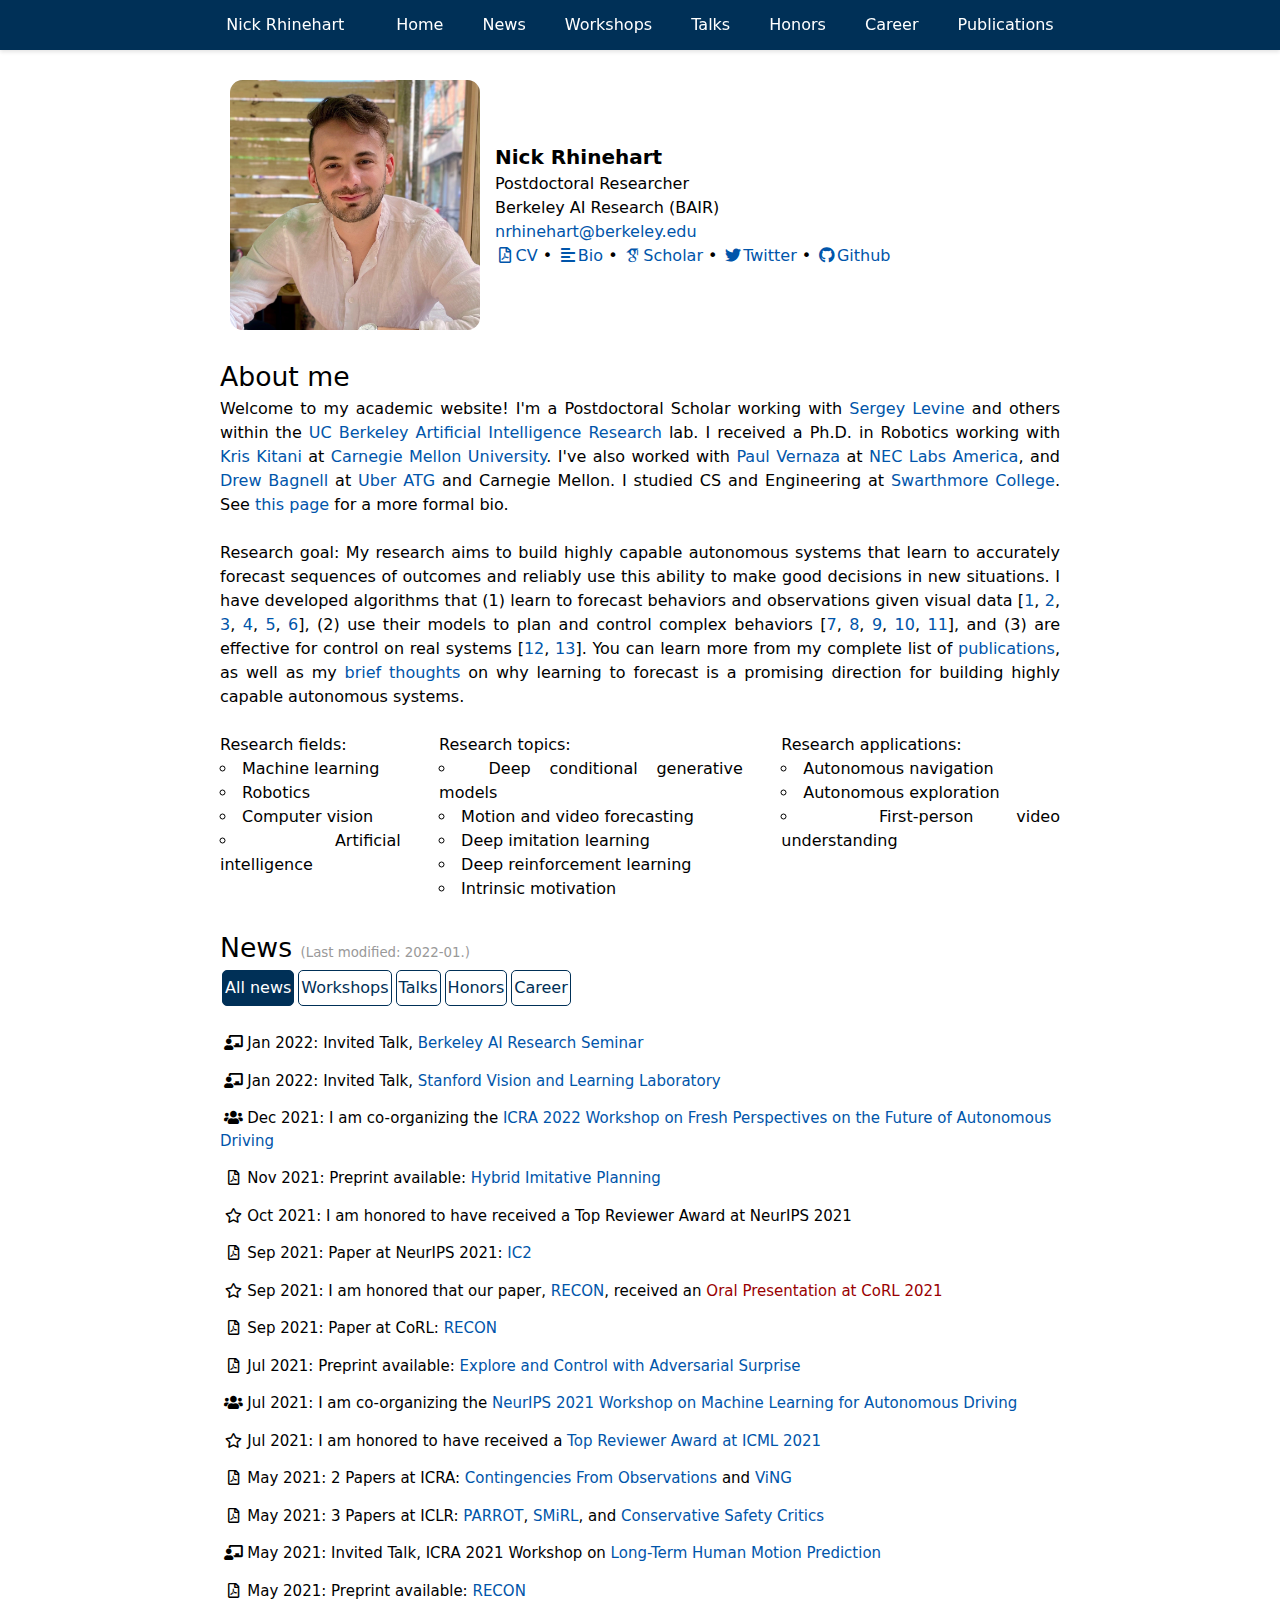
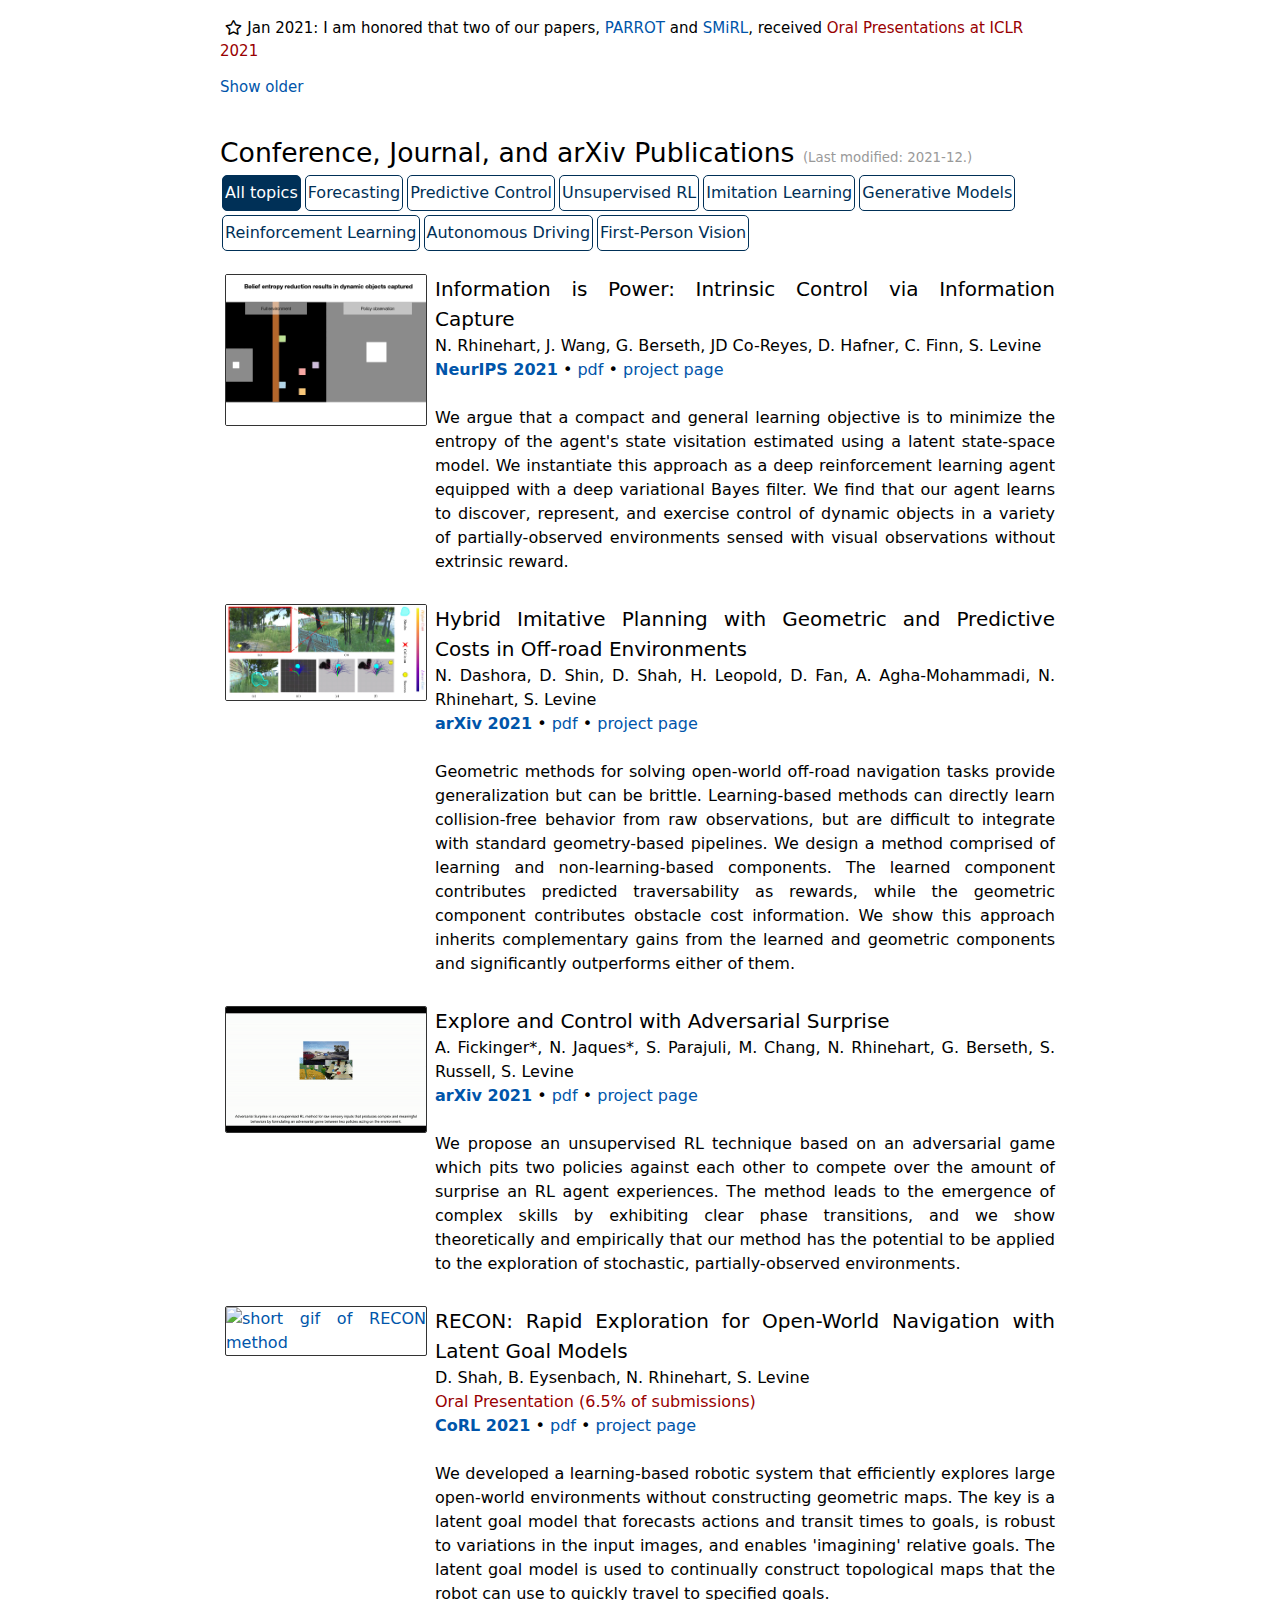
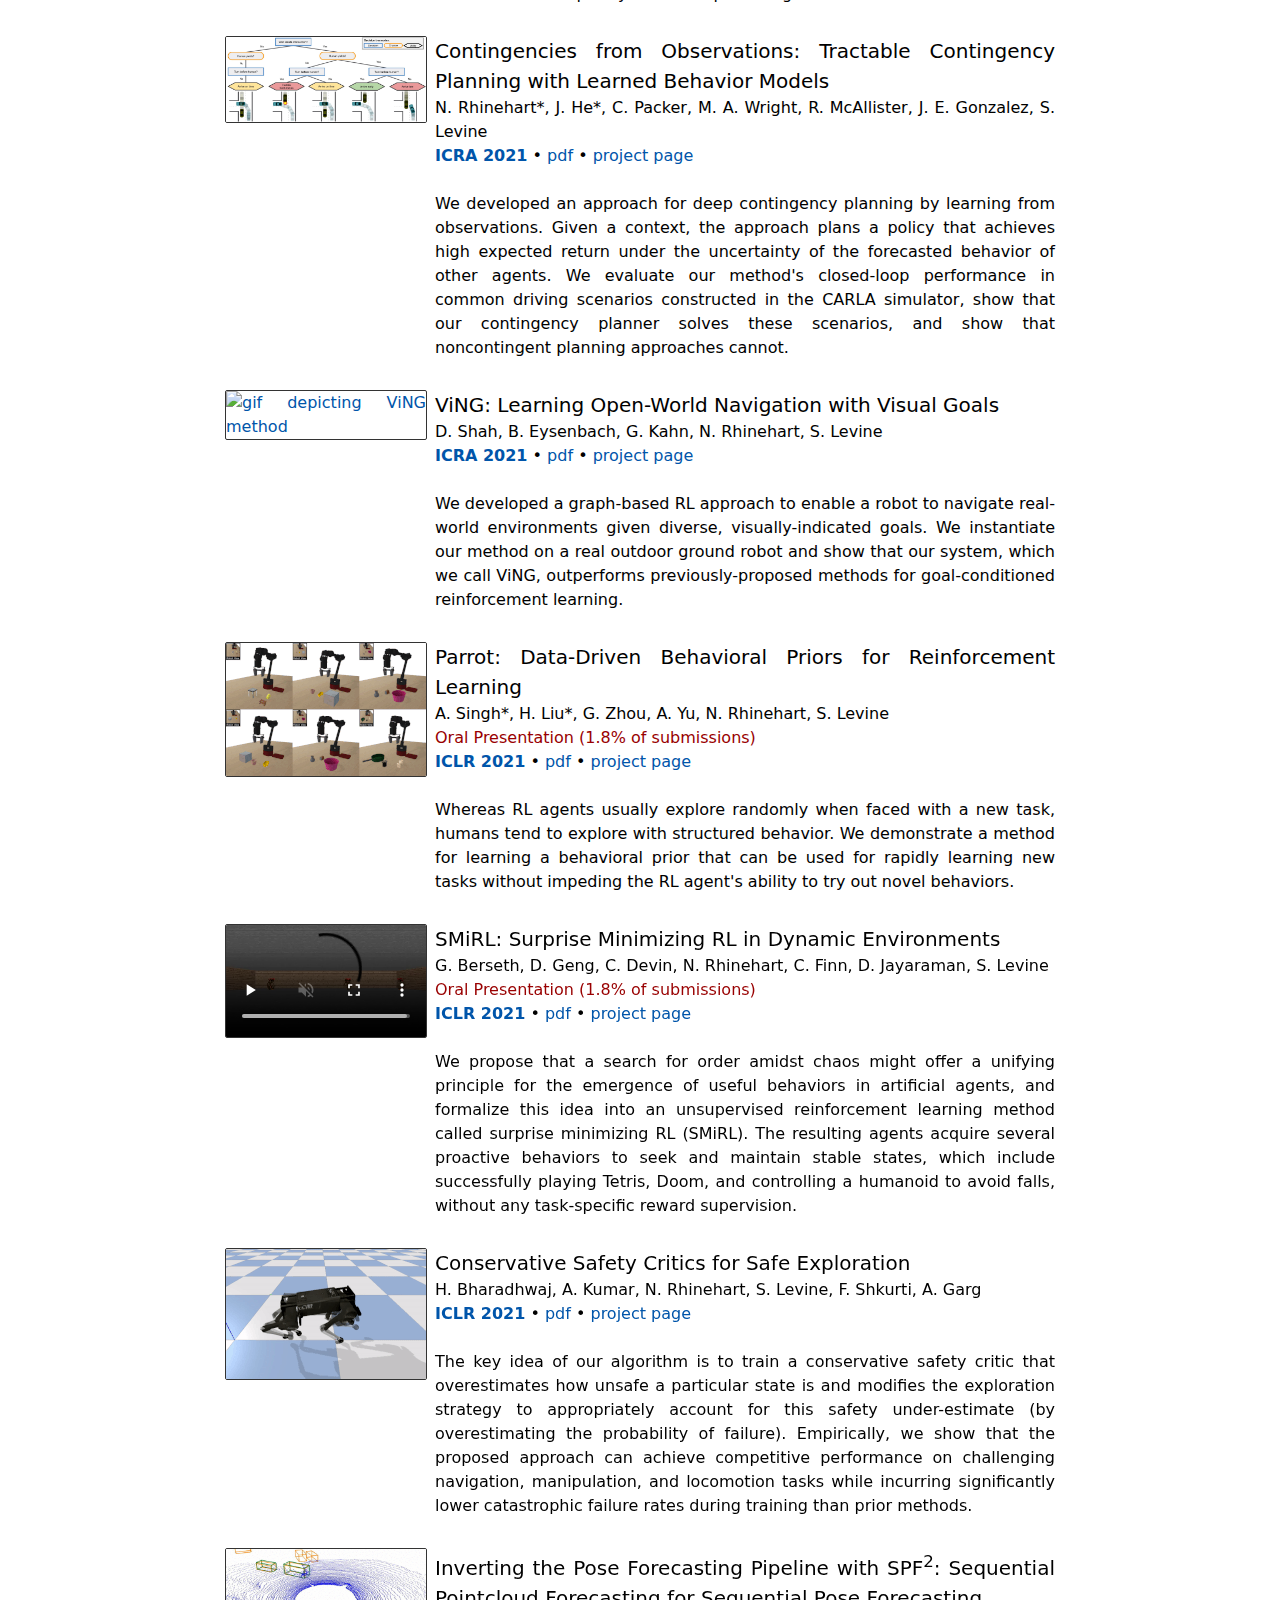
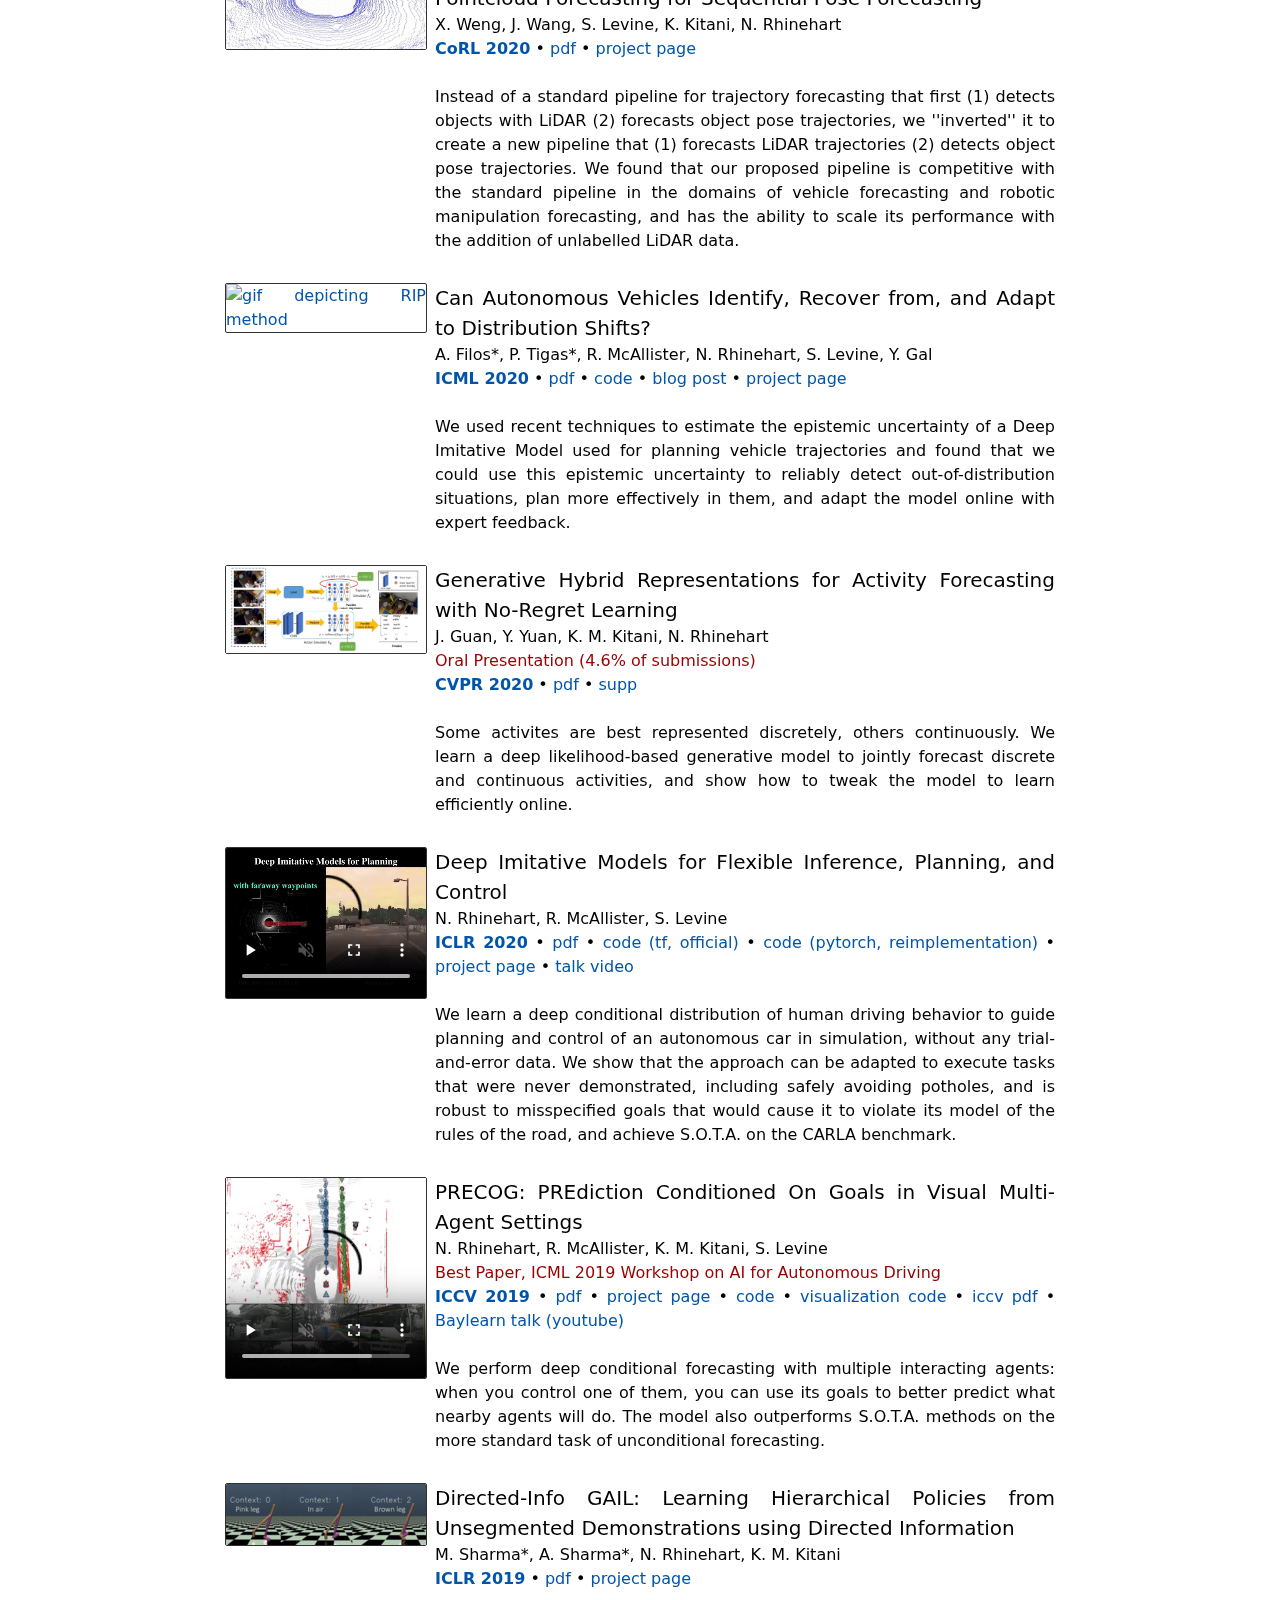
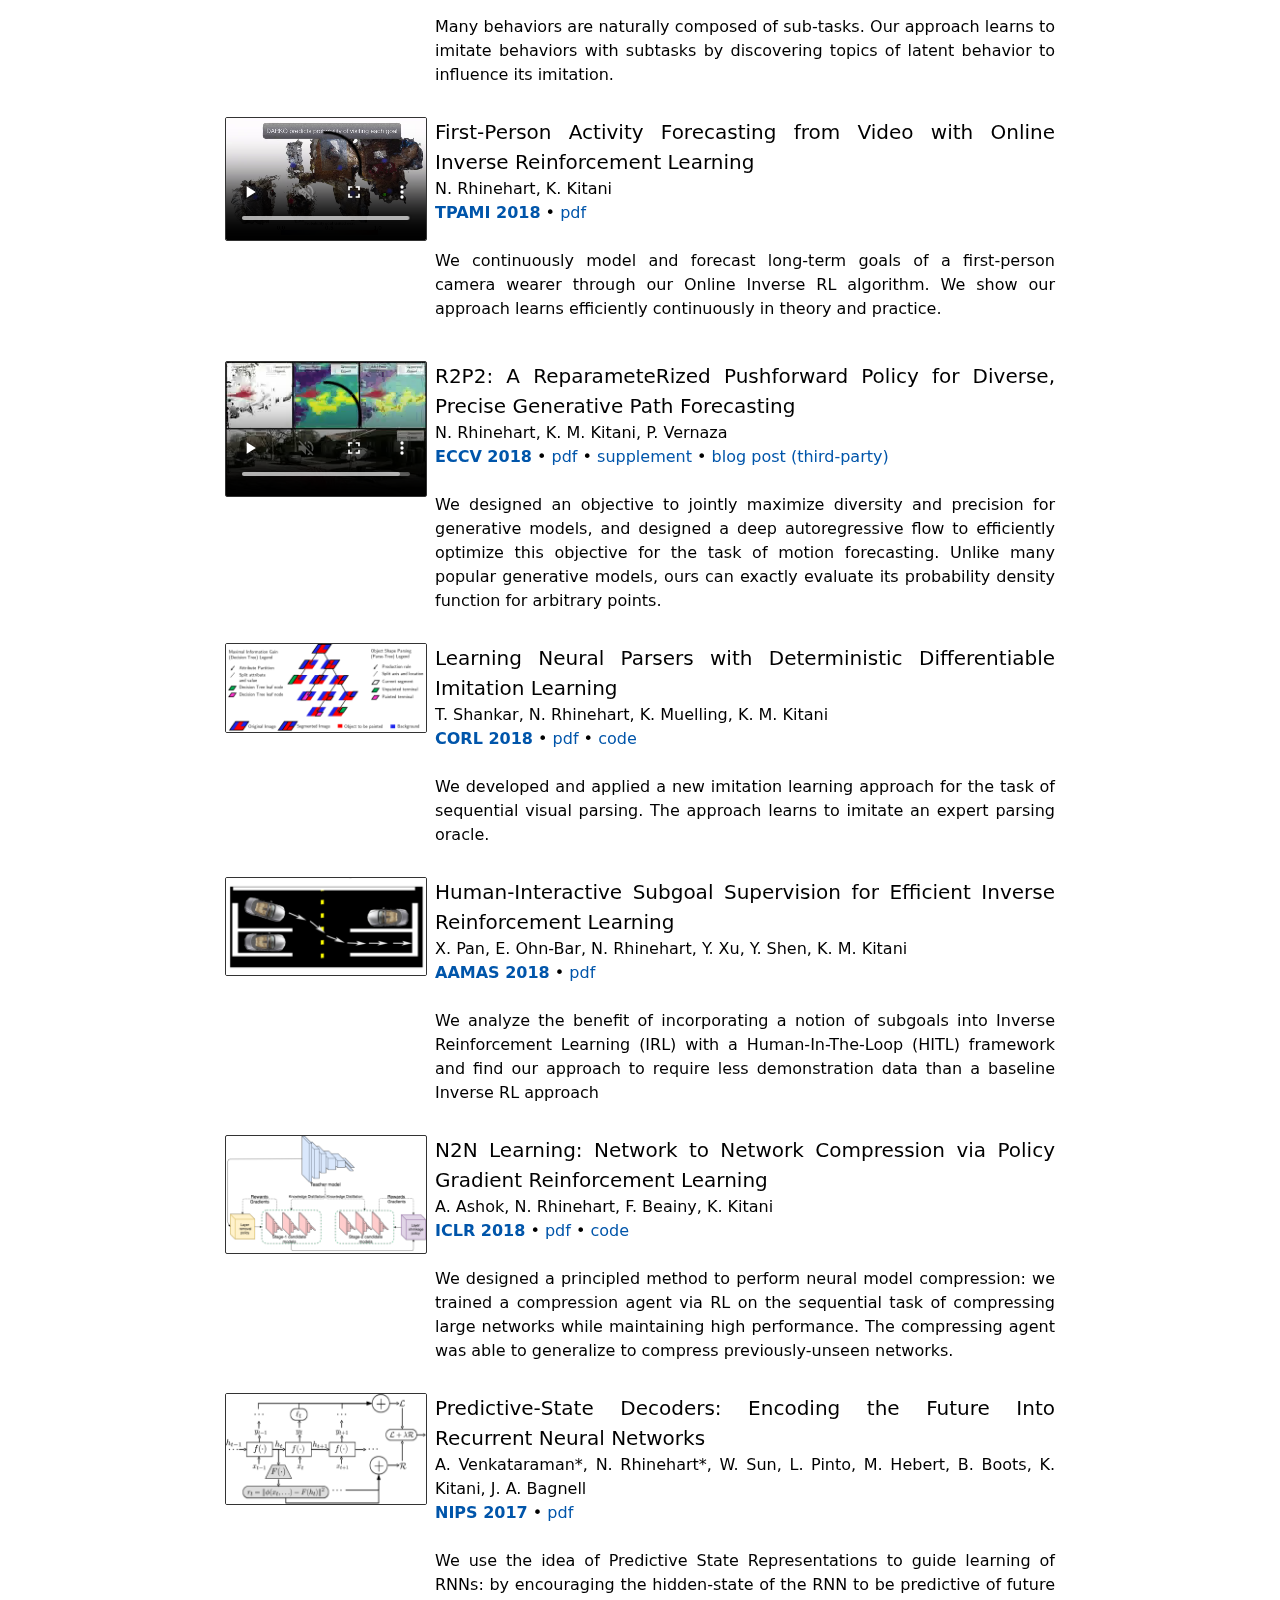
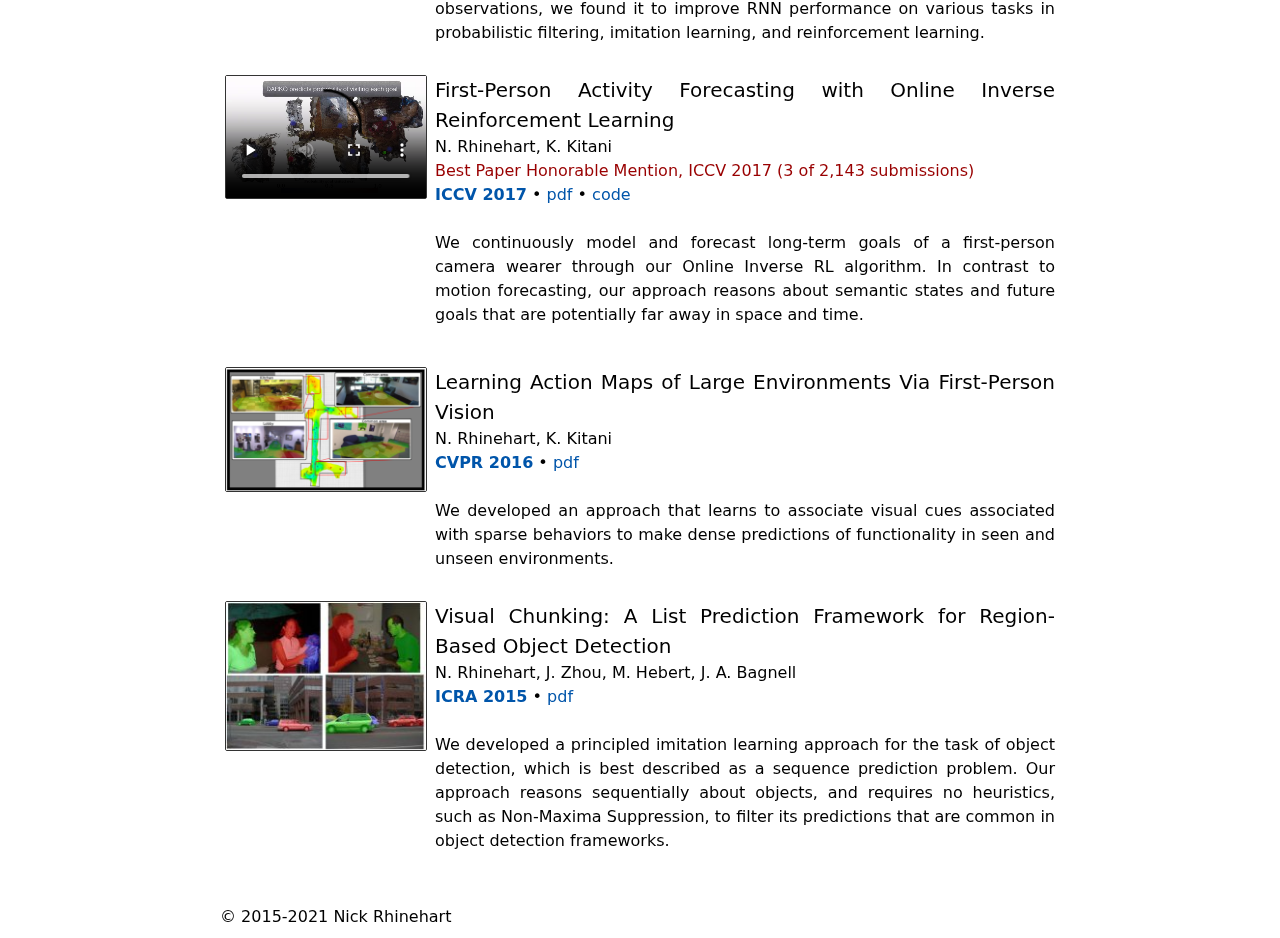
==== index.html @ da4ee923 "Init with all files." ====
<!DOCTYPE html>

<html lang="en">
  <head>
    <meta http-equiv="Content-Type" content="text/html; charset=ISO-8859-1">
    <meta name="google-site-verification" content="deAcMQCK1YNAq7eyfENbbQlNJBi02g9QMp-L4mloziQ" />
    <!-- Some brief info for the search engines. -->
    <meta name="Description" content="Nicholas (Nick) Rhinehart is a Postdoc at UC Berkeley with research interests in Computer Vision and Machine Learning.">
    <meta name="viewport" content="width=device-width, maximum-scale=1">
    <meta name="msvalidate.01" content="410AC7129B215790D73E425001F5D310" />
    <!-- <link rel="canonical" href="https://people.eecs.berkeley.edu/~nrhinehart/"> -->

    <!-- Google Analytics.  -->
    <script>
      (function(i,s,o,g,r,a,m){i['GoogleAnalyticsObject']=r;i[r]=i[r]||function(){
      (i[r].q=i[r].q||[]).push(arguments)},i[r].l=1*new Date();a=s.createElement(o),
      m=s.getElementsByTagName(o)[0];a.async=1;a.src=g;m.parentNode.insertBefore(a,m)
      })(window,document,'script','https://www.google-analytics.com/analytics.js','ga');

      ga('create', 'UA-30611327-1', 'auto');
      ga('send', 'pageview');
    </script>
    <!-- End Google Analytics -->

    <!-- Clarity tracking code for https://people.eecs.berkeley.edu/~nrhinehart/ --><script>    (function(c,l,a,r,i,t,y){        c[a]=c[a]||function(){(c[a].q=c[a].q||[]).push(arguments)};        t=l.createElement(r);t.async=1;t.src="https://www.clarity.ms/tag/"+i+"?ref=bwt";        y=l.getElementsByTagName(r)[0];y.parentNode.insertBefore(t,y);    })(window, document, "clarity", "script", "7yqvvfila7");</script>
    
    <!-- Force page to reload -->
    <meta http-equiv="cache-control" content="no-cache, must-revalidate, post-check=0, pre-check=0" />
    <meta http-equiv="cache-control" content="max-age=0" />
    <meta http-equiv="expires" content="0" />
    <meta http-equiv="expires" content="Tue, 01 Jan 1980 1:00:00 GMT" />
    <meta http-equiv="pragma" content="no-cache" />

    <!-- A little favicon, for fun. -->
    <link rel="shortcut icon" href="img/favicon.ico" type="image/x-icon" />
    <!-- <link rel="stylesheet" href="css/bootstrap.min.css" > -->
    <!-- <link rel="stylesheet" href="font-awesome/css/font-awesome.min.css" type="text/css" media="none" onload="if(media!='all')media='all'"> -->
    <link rel="stylesheet" href="assets/css/fontawesome.css">

    <!-- TODO I think this can be removed. It's no longer used -->
    <link rel="stylesheet" href="academicons/css/academicons.min.css"/>
    
    <!-- We'll use some jquery things -->
    <link rel="stylesheet" href="//code.jquery.com/ui/1.12.1/themes/base/jquery-ui.css">
    <!-- The main styling sheet. This is where most of the magic happens -->
    <link rel="stylesheet" href="xstyle.css">
    <!-- Class to hide javascript-only functionality if javascript is disabled, and make all 'noshow' elements show -->
    <noscript><style> .jsonly { display: none } .noshow {display: inherit!important; position: relative;} </style></noscript>
    

    <title>Nick Rhinehart, Postdoc, UC Berkeley</title>    
    <!-- TODO hmmm this is redundant, no? -->
    <script src="jquery.js"></script>

    <!-- Defines a function to enable smooth scrolling to intra-page hyperlinks -->
    <script type="text/javascript">
      $(document).on('click', 'a[href^="#"]', function (event) {
      var windowHeight = window.innerHeight;
      $('html, body').animate({
      scrollTop: $($.attr(this, 'href')).offset().top - (windowHeight / 10)
      }, 500);
      });
    </script>

    <!-- Defines a function to allow for showing and hiding of abss and bibs -->
    <script type="text/javascript">
      function toggleInfo(articleid,info) {
      var entry = document.getElementById(articleid);
      var abs = document.getElementById('abs_'+articleid);
      var bib = document.getElementById('bib_'+articleid);

      if (abs && info == 'abstract') {
      if(abs.className.indexOf('abstract') != -1) {
      abs.className.indexOf('noshow') == -1? abs.className = 'abstract noshow':abs.className = 'abstract';
      }
      } else if (bib && info == 'bib') {
      if(bib.className.indexOf('bib') != -1) {
      bib.className.indexOf('noshow') == -1?bib.className = 'bib noshow':bib.className = 'bib';
      }
      } else {
      return;
      }
      }
    </script>

    <!-- Defines a function to allow for showing and hiding of abss and bibs -->
    <script type="text/javascript">
      function toggle_vis(id) {
      var e = document.getElementById(id);
      if (e.style.display == 'none') {
      e.style.display = 'inline';
      document.getElementById("newsmorebutton").getElementsByTagName("a")[0].textContent="Hide older";
      }
      else {
      e.style.display = 'none';
      document.getElementById("newsmorebutton").getElementsByTagName("a")[0].textContent="Show older";
      }      
      }
    </script>

    <script type="text/javascript">
      function vis_on(id) {
      var e = document.getElementById(id);
      if (e.style.display == 'none') {
      e.style.display = 'inline';
      }
      document.getElementById("newsmorebutton").getElementsByTagName("a")[0].textContent="Hide older";
      }
    </script>

    <script type="text/javascript">
      function vis_off(id) {
      var e = document.getElementById(id);
      e.style.display = 'none';
      document.getElementById("newsmorebutton").getElementsByTagName("a")[0].textContent="Show older";
      }
    </script>    
    

    <!-- Defines a function to show a subset of publications. It hides all publication entries that don't match the classname -->
    <script type="text/javascript">
      function showPubByClassName(classname) {
      var x = document.getElementsByTagName("publication");
      <!-- var container = document.querySelectorAll("#publications.publication"); -->
      <!-- var x = container.getElementsByTagName(classname); -->
        var i;
        for (i = 0; i < x.length; i++) {
	   x[i].style.display = x[i].classList.contains(classname) ? "flex" : "none";
        }
      }
			</script>

    <script type="text/javascript">
      function showAllPubs() {
      var x = document.getElementsByTagName("publication");
      var i;
      for (i = 0; i < x.length; i++) {
	   x[i].style.display = "flex";
        }
      }
		      </script>    

        <script type="text/javascript">
	  function showNewsByClassName(classname) {
          var x = document.getElementsByTagName("news");
          var i;	  
          for (i = 0; i < x.length; i++) {
			  if (x[i].classList.contains(classname)) {
			  x[i].style.display =  "flex";
			  }
			  else {x[i].style.display = "none";}
			  }
			  }
    </script>


    <!-- TODO the below scripts are old. Remove them safely. -->
    <script type="text/javascript">    
      function toggleDiv(klass) {
      var x = document.getElementsByClassName(klass);
      var i;
      for (i = 0; i < x.length; i++) {
		      x[i].style.display = x[i].style.display == "none" ? "inline" : "none";
		      x[i].style.visibility = x[i].style.visibility == "hidden" ? "visible" : "hidden";
		      }
		      }
    </script>

    <script type="text/javascript">
      function toggleAndLog() {
      toggleDiv('extrarow');
      ga('send','event','links','click','profileslink', 0);
      }      

      function riLog() { ga('send', 'event', 'profile', 'click', 'riprofile', 0); }
      function scholarLog() { ga('send', 'event', 'profile', 'click', 'scholarprofile', 0); }
      function linkedinLog() { ga('send', 'event', 'profile', 'click', 'linkedinprofile', 0); }
      function twitterLog() { ga('send', 'event', 'profile', 'click', 'twitterprofile', 0); }
      function cvLog() { ga('send', 'event', 'profile', 'click', 'cv', 0); }
      function emailLog() { ga('send', 'event', 'profile', 'click', 'email', 0); }

      function precogPDFLog() { ga('send', 'event', 'pdf', 'click', 'precogpdf', 0); }
      function guan19PDFLog() { ga('send', 'event', 'pdf', 'click', 'Guan20pdf', 0); }
      function dimPDFLog() { ga('send', 'event', 'pdf', 'click', 'DIMpdf', 0); }
      function darkotpamiPDFLog() { ga('send', 'event', 'pdf', 'click', 'DARKOTPAMIpdf', 0); }
      function r2p2PDFLog() { ga('send', 'event', 'pdf', 'click', 'R2P2pdf', 0); }
      function darkoiccvPDFLog() { ga('send', 'event', 'pdf', 'click', 'darkoiccvpdf', 0); }
      function actionmapsPDFLog() { ga('send', 'event', 'pdf', 'click', 'actionmapspdf', 0); }
      function vchunkingPDFLog() { ga('send', 'event', 'pdf', 'click', 'vchunkingpdf', 0); }
    </script>

    <!-- Event listeners -->
    <!-- <script type="text/javascript"> -->
      <!-- window.addEventListener("DOMContentLoaded", function(event) { -->
      <!-- document.getElementById('profileslink').addEventListener("click", toggleAndLog); -->
      <!-- }); -->

      <!-- window.addEventListener("DOMContentLoaded", function(event) { -->
      <!-- document.getElementById('riprofile').addEventListener("click", riLog); -->
      <!-- }); -->
      <!-- window.addEventListener("DOMContentLoaded", function(event) { -->
      <!-- document.getElementById('scholarprofile').addEventListener("click", scholarLog); -->
      <!-- }); -->
      <!-- window.addEventListener("DOMContentLoaded", function(event) { -->
      <!-- document.getElementById('linkedinprofile').addEventListener("click", linkedinLog); -->
      <!-- }); -->
      <!-- window.addEventListener("DOMContentLoaded", function(event) { -->
      <!-- document.getElementById('twitterprofile').addEventListener("click", twitterLog); -->
      <!-- }); -->
      <!-- window.addEventListener("DOMContentLoaded", function(event) { -->
      <!-- document.getElementById('cv').addEventListener("click", cvLog); -->
      <!-- }); -->
      <!-- window.addEventListener("DOMContentLoaded", function(event) { -->
      <!-- document.getElementById('email').addEventListener("click", emailLog); -->
      <!-- }); -->

      <!-- window.addEventListener("DOMContentLoaded", function(event) { -->
      <!-- document.getElementById('precogpdf').addEventListener("click", precogPDFLog); -->
      <!-- }); -->
      <!-- window.addEventListener("DOMContentLoaded", function(event) { -->
      <!-- document.getElementById('guan19pdf').addEventListener("click", guan19PDFLog); -->
      <!-- }); -->
      <!-- window.addEventListener("DOMContentLoaded", function(event) { -->
      <!-- document.getElementById('DIMpdf').addEventListener("click", dimPDFLog); -->
      <!-- }); -->
      <!-- window.addEventListener("DOMContentLoaded", function(event) { -->
      <!-- document.getElementById('DARKOTPAMIpdf').addEventListener("click", darkotpamiLog); -->
      <!-- }); -->
      <!-- window.addEventListener("DOMContentLoaded", function(event) { -->
      <!-- document.getElementById('R2P2pdf').addEventListener("click", r2p2PDFLog); -->
      <!-- }); -->
      <!-- window.addEventListener("DOMContentLoaded", function(event) { -->
      <!-- document.getElementById('darkoiccvpdf').addEventListener("click", darkoiccvPDFLog); -->
      <!-- }); -->
      <!-- window.addEventListener("DOMContentLoaded", function(event) { -->
      <!-- document.getElementById('actionmapspdf').addEventListener("click", actionmapsPDFLog); -->
      <!-- }); -->
      <!-- window.addEventListener("DOMContentLoaded", function(event) { -->
      <!-- document.getElementById('vchunkingpdf').addEventListener("click", vchunkingPDFLog); -->
      <!-- }); -->
    <!-- </script> -->
  </head>

  <!-- The start of the layout. Rough sketch: -->

  <!-- body: -->
  <!--           | ------- header ----- | -->
  <!--    main:  | "bio" contact section| -->
  <!--           | about section        | -->  
  <!--           | news section         | -->
  <!--           | publications section | -->
  <!--           |   topic filter       | -->
  <!--           |   pubA               | -->
  <!--           |   pubB               | -->
  <body>
    <div id="container">
      <header id="header"> 
	<subheader id="subheader">
	  <span style="padding: 0 2vw 0 1vw; white-space:nowrap;"><a href="#home" class="headerlink" id="namespan"><strong>Nick Rhinehart</strong></a></span>
      	  <span style="padding: 0 1vw;"><a href="#home" class="headerlink">Home</a></span>
      	  <span style="padding: 0 1vw;"><a href="#news" class="headerlink" id="newsheader">News</a></span>
	  <span style="padding: 0 1vw;" id="workshopsspan"><a href="#news" class="headerlink" id="workshopsheader">Workshops</a></span>	  
	  <span style="padding: 0 1vw;" id="talksspan"><a href="#news" class="headerlink" id="talksheader">Talks</a></span>
	  <span style="padding: 0 1vw;" id="honorsspan"><a href="#news" class="headerlink" id="honorsheader">Honors</a></span>
	  <span style="padding: 0 1vw;" id="careerspan"><a href="#news" class="headerlink" id="careerheader">Career</a></span>
      	  <span style="padding: 0 1vw;"><a href="#publications" class="headerlink">Publications</a></span>	  
	</subheader>
      </header>

      <!-- Start of the primary content of the page. The good stuff. -->
      <main id="home">

	<!-- The biosection. Picture, contact info, links -->
	<section id="biosection" >
	  <span style="display: flex; flex-direction: row; flex-wrap: wrap; align-content: space-around; justify-content: center; gap: 10px 5px;" id="biospan">
	    <div id="profilephoto" alt="picture of Nick Rhinehart"></div>
	    <div style="align-self: center" id="summaryblock">
	    <!-- <p style="font-size: 28px;">Nick Rhinehart</p> -->
	    <h1><p style="font-size: 20px;">Nick Rhinehart</p>
	      <p style="font-size: 16px; font-weight: 300;">Postdoctoral Researcher</p><p style="font-size: 16px; font-weight: 300">Berkeley AI Research (BAIR)</p></h1>
	    <p>
	      <div><a href="mailto:nrhinehart@berkeley.edu" class="txtlink ">nrhinehart@berkeley.edu</a></div>
	      <div style="display:flex; flex-wrap:wrap"><div><a href="cv_nick_rhinehart.pdf" class="txtlink " onclick="location.reload()" id="cv"><i class="far fa-file-pdf fa-fw"></i>CV</a>&nbsp;&bull;&nbsp;</div><div><a href="bio.html" class="txtlink" id="biography"><i class="fa fa-align-left fa-fw"></i>Bio</a>&nbsp;&bull;&nbsp;</div><div><a href="https://scholar.google.com/citations?user=xUGZX_MAAAAJ&hl=en" class="txtlink "><i class="ai ai-google-scholar ai-fw"></i>Scholar</a>&nbsp;&bull;&nbsp;</div><div><a href="https://twitter.com/nick_rhinehart" class="txtlink " id="twitter"><i class="fab fa-twitter fa-fw"></i>Twitter</a>&nbsp;&bull;&nbsp;</div><div><a href="http://github.com/nrhinehart" class="txtlink "><i class="fab fa-github fa-fw"></i>Github</a></div></div></p>
	  </div>
	  </span>
	</section>	  

	<!-- The about section that tells a bit about my academic self -->
	<section id="about">
	  <sectitle>About me</sectitle>
	  <p>Welcome to my academic website! I'm a Postdoctoral Scholar working with <a href="https://people.eecs.berkeley.edu/~svlevine/" class="txtlink">Sergey Levine</a> and others within the <a href="https://bair.berkeley.edu/" class="txtlink">UC Berkeley Artificial Intelligence Research</a> lab. I received a Ph.D. in Robotics working with <a class="txtlink" href="https://scholar.google.com/citations?user=yv3sH74AAAAJ&hl=en&oi=ao">Kris Kitani</a> at <a href="http://cmu.edu" class="txtlink">Carnegie Mellon University</a>. I've also worked with <a href="https://scholar.google.com/citations?user=daYjNkAAAAAJ" class="txtlink">Paul Vernaza</a> at <a class="txtlink" href="http://www.nec-labs.com/research-departments/media-analytics/media-analytics-publications">NEC Labs America</a>,  and <a class="txtlink" href="http://www.ri.cmu.edu/person.html?person_id=689" >Drew Bagnell</a> at <a href="https://www.uber.com/info/atg/" class="txtlink">Uber ATG</a> and Carnegie Mellon. I studied CS and Engineering at <a class="txtlink" href="http://swarthmore.edu">Swarthmore College</a>. See <a href="bio.html" class="txtlink">this page</a> for a more formal bio.</p><br>

	  <p><strong>Research goal:</strong> My research aims to build highly capable autonomous systems that learn to accurately forecast sequences of outcomes and reliably use this ability to make good decisions in new situations. I have developed algorithms that (1) learn to forecast behaviors and observations given visual data [<a href="#r2p2" class="txtlink">1</a>, <a href="#precogpub" class="txtlink">2</a>, <a href="#darkopub" class="txtlink">3</a>, <a href="#IC2" class="txtlink">4</a>, <a href="#Guan20" class="txtlink">5</a>, <a href="#Weng20" class="txtlink">6</a>], (2) use their models to plan and control complex behaviors [<a href="#Rhinehart20" class="txtlink">7</a>, <a href="#Filos20" class="txtlink">8</a>, <a href="#HIP" class="txtlink">9</a>, <a href="#Rhinehart21" class="txtlink">10</a>, <a href="#parrotpub" class="txtlink">11</a>], and (3) are effective for control on real systems [<a href="#Shah21" class="txtlink">12</a>, <a href="#Shah20" class="txtlink">13</a>]. You can learn more from my complete list of <a href="#publications" class="txtlink">publications</a>, as well as my <a href="why_forecast.html" class="txtlink">brief thoughts</a> on why learning to forecast is a promising direction for building highly capable autonomous systems. <br><br>

	    <div id="topicsummary">
	      <div>
	    <strong>Research fields:</strong>
	    <ul>
	      <li>Machine learning</li>
	      <li>Robotics</li>
	      <li>Computer vision</li>
	      <li>Artificial intelligence</li>
	    </ul>
	    </div>

	      <div>
	    <strong>Research topics:</strong>
	    <ul>
	      <li>Deep conditional generative models</li>
	      <li>Motion and video forecasting</li>
	      <li>Deep imitation learning</li>
	      <li>Deep reinforcement learning</li>
	      <li>Intrinsic motivation</li>
	    </ul>
	      </div>

	      <div>
	    <strong>Research applications:</strong>
	    <ul>
	      <li>Autonomous navigation</li>
	      <li>Autonomous exploration</li>
	      <li>First-person video understanding</li>
	    </ul>
	    </div>	      
	    </div>
	</section>
	

	<!-- Update things that people might want to see. It's sort of a mix of a timeline and a CV, but I guess it may be useful to some people.  -->
	<section id="news">
	  <sectitle>News <lastmodified>(Last modified: 2022-01.)</lastmodified></sectitle>
	  <div class="pubtopiclist jsonly">
	    <ul class="catlink">
	      <!-- <li style="list-style-type: none; margin-top: 2px; margin-bottom:2px; margin-left: 2px; margin-right: 2px; padding-left:3px; padding-right:3px; padding-top: 3px; padding-bottom: 3px;"></li> -->
  	      <li class="activecat cat" onclick="showNewsByClassName('news'); vis_off('morenews');" id="alltopicslink">All news</li>
	      <li class="cat" onclick="showNewsByClassName('workshop'); vis_on('morenews');" id="workshopslink">Workshops</li>
	      <li class="cat" onclick="showNewsByClassName('talk'); vis_on('morenews');" id="talkslink">Talks</li>
	      <li class="cat" onclick="showNewsByClassName('honor'); vis_on('morenews');" id="honorslink">Honors</li>
	      <!-- <li class="cat" onclick="showNewsByClassName('papers'); vis_on('morenews');">Papers</li> -->
	      <li class="cat" onclick="showNewsByClassName('career'); vis_on('morenews');" id="careerlink">Career</li>
	    </ul>
	  </div>
	  <script>
	    <!-- Trigger click events for header links -->
	     $(document).on('click', '#workshopsheader', function() {
 	        $("#workshopslink").click();
	     });
	    
	     $(document).on('click', '#talksheader', function() {
 	        $("#talkslink").click();
	     });
	    
	     $(document).on('click', '#honorsheader', function() {
 	        $("#honorslink").click();
	    });

	    $(document).on('click', '#careerheader', function() {
 	        $("#careerlink").click();
	     });

	     $(document).on('click', '#newsheader', function() {
 	        $("#alltopicslink").click();
	     });
	  </script>
	  
	  
	  <!-- <script> -->
	  <!--   $(".catlink").on('click', 'li', function(e) { -->
          <!--   $(this).parent().parent().parent().find('li.activecat').removeClass('activecat'); -->
          <!--   $(this).addClass('activecat'); -->
	  <!--   }); -->
	  <!-- </script> -->
	  
	  <ul id="newslist" style="font-size: 15px" class="fa-ul">
	    <news class="news talk">
	      <li>Jan 2022: Invited Talk, <a href="http://bair.berkeley.edu" class="txtlink">Berkeley AI Research Seminar</a></li>
	    </news>
	    <news class="news talk">
	      <li>Jan 2022: Invited Talk, <a href="http://svl.stanford.edu/" class="txtlink">Stanford Vision and Learning Laboratory</a></li>
	    </news>

	    
	    <news class="news workshop">
	      <li>Dec 2021: I am co-organizing the <a href="https://www.icra2022av.org/%20" class="txtlink">ICRA 2022 Workshop on Fresh Perspectives on the Future of Autonomous Driving</a>
	      </li>
	    </news>

	    
	    <news class="news papers">
	    <li>Nov 2021: Preprint available: <a href="#HIP" class="txtlink">Hybrid Imitative Planning</a>
	    </li>
	    </news>	    
	    
	    <news class="news honor">
	    <li>Oct 2021: I am honored to have received a Top Reviewer Award at NeurIPS 2021
	    </li>
	    </news>

	    <news class="news papers">
	    <li>Sep 2021: Paper at NeurIPS 2021: <a href="#IC2" class="txtlink">IC2</a>
	    </li>
	    </news>	    

	    <news class="news honor">
	      <li>Sep 2021: I am honored that our paper, <a href="#Shah21" class="txtlink">RECON</a>, received an <important>Oral Presentation at CoRL 2021</important>
	      </li>
	    </news>

	    <news class="news papers">
	    <li>Sep 2021: Paper at CoRL: <a href="#Shah21" class="txtlink">RECON</a>
	    </li>
	    </news>
	    
	    <news class="news papers">
	    <li>Jul 2021: Preprint available: <a href="#Fickinger21" class="txtlink">Explore and Control with Adversarial Surprise</a>
	    </li>
	    </news>	    
	    <news class="news workshop">
	    <li>Jul 2021: I am co-organizing the <a href="https://ml4ad.github.io/" class="txtlink">NeurIPS 2021 Workshop on Machine Learning for Autonomous Driving</a>
	    </li>
	    </news>
	    <news class="news honor">
	    <li>Jul 2021: I am honored to have received a <a href="https://icml.cc/Conferences/2021/Reviewers" class="txtlink">Top Reviewer Award at ICML 2021</a>
	    </li>
	    </news>

	    <news class="news papers">
	    <li>May 2021: 2 Papers at ICRA: <a href="#Rhinehart21" class="txtlink">Contingencies From Observations</a> and <a href="#Shah20" class="txtlink">ViNG</a>
	    </li>
	    </news>
	    
	    <news class="news papers">
	    <li>May 2021: 3 Papers at ICLR: <a href="#parrotpub" class="txtlink">PARROT</a>, <a href="#smirlpub" class="txtlink">SMiRL</a>, and <a href="#Bharadwaj20" class="txtlink">Conservative Safety Critics</a>
	    </li>
	    </news>
	    
	    <news class="news talk">
	      <li>May 2021: Invited Talk, ICRA 2021 Workshop on <a class="txtlink" href="https://motionpredictionicra2021.github.io/">Long-Term Human Motion Prediction</a>	      </li>
	    </news>
	    <news class="news papers">
	    <li>May 2021:  Preprint available: <a href="#Shah21" class="txtlink">RECON</a>
	    </li>
	    </news>
	    <news class="news honor">
	    <li>Jan 2021: I am honored that two of our papers, <a href="#parrotpub" class="txtlink">PARROT</a> and <a href="#smirlpub" class="txtlink">SMiRL</a>, received <important>Oral Presentations at ICLR 2021</important>
	    </li>
	    </news>

	    <!-- The beginning of the 'older news' items. -->
	    <div id="morenews" style="display:none" class="jsonly">	    
	      <news class="news talk">
	    <li>Dec 2020: Invited Talk, <a href="https://www.arlseminar.com/schedule/" class="txtlink">Applied RL Seminar</a>
	    </li>
	    </news>	      

	    <news class="news papers">
	    <li>Nov 2020:  Paper at CoRL: <a href="#Weng20" class="txtlink">SPF<sup>2</sup></a>
	    </li>
	    </news>
	    
	    <news class="news talk">
	    <li>Oct 2020: Invited Talk, Uber ATG
	    </li>
	    </news>
	    <news class="news workshop">
	    <li>Aug 2020: I am co-organizing the <a href="https://ml4ad.github.io/" class="txtlink">NeurIPS 2020 Workshop on Machine Learning for Autonomous Driving</a>
	    </li>
	    </news>

	    <news class="news honor">
	    <li>Jun 2020: I am honored to have secured a <important>$1.125m grant</important> from <a href="https://www.tri.global" class="txtlink">TRI</a> as a co-investigator.
	    </li>
	    </news>

	    <news class="news papers">
	    <li>Jun 2020:  Paper at ICML: <a href="#Filos20" class="txtlink">Can Autonomous Vehicles Identify, Recover from, and Adapt to Distribution Shifts?</a>
	    </li>
	    </news>

	    <news class="news papers">
	    <li>Jun 2020:  Paper at CVPR: <a href="#Guan20" class="txtlink">Generative Hybrid Forecasting</a>
	    </li>
	    </news>	    

	    <news class="news honor">
	    <li>Jun 2020: I am honored that <a class="txtlink" href="#genhybridpub">our paper</a> received an <important>Oral Presentation at CVPR 2020</important>
	    </li>
	    </news>
	    <news class="news talk">
	    <li>Jun 2020: Keynote Speaker, CVPR 2020 Workshop on <a class="txtlink" href="https://sites.google.com/view/ieeecvf-cvpr2020-precognition/home">Precognition: Seeing through the Future</a>
	    </li>
	    </news>

	    <news class="news papers">
	    <li>May 2020:  Paper at ICLR: <a href="#Rhinehart20" class="txtlink">Deep Imitative Models</a>
	    </li>
	    </news>	    
	    
	    <news class="news honor">
	    <li>Dec 2019: I am honored to have received a <a href="https://neurips.cc/Conferences/2019/Reviewers" class="txtlink">Top Reviewer Award at NeurIPS 2019</a>
	    </li>
	    </news>

	    <news class="news papers">
	    <li>Oct 2019:  Paper at ICCV: <a href="#precogpub" class="txtlink">PRECOG</a>
	    </li>
	    </news>	    
	      
	    <news class="news talk">
	    <li>Oct 2019: Invited Talk, Scale AI
	    </li>
	    </news>
	    
	    <news class="news talk">
	    <li>Oct 2019: Invited Talk, Tesla
	    </li>
	    </news>	    
	    <news class="news career">
	    <li>Oct 2019: I started a Postdoc with <a class="txtlink" href="https://people.eecs.berkeley.edu/~svlevine/">Sergey Levine</a> at <a class="txtlink" href="https://bair.berkeley.edu/">UC Berkeley BAIR</a>
	    </li>
	    </news>
	    <news class="news talk">
	    <li>Oct 2019: Invited Talk, ICCV 2019 Workshop on <a class="txtlink" href="http://wad.ai/">Autonomous Driving - Beyond Single-Frame Perception</a>
	    </li>
	    </news>
	    <news class="news honor">
	      
	    <li>Oct 2019: I am honored to have received a <a href="https://iccv2019.thecvf.com/best_reviewers" class="txtlink">Top Reviewer Award at ICCV 2019</a>
	    </li>
	    </news>

	    <news class="news career">
	    <li>Sep 2019: I defended my <a class="txtlink" href="https://www.ri.cmu.edu/publications/jointly-forecasting-and-controlling-behavior-by-learning-from-high-dimensional-data/">PhD Thesis</a>
	    </li>
	    </news>
	    <news class="news talk">
	    <li>Jul 2019: Invited Talk, Argo AI
	    </li>
	    </news>	    
	    <news class="news talk">
	    <li>Jul 2019: Invited Talk, <a href="https://sites.google.com/site/baylearn2019/schedule" class="txtlink">Baylearn 2019</a>
	    </li>
	    </news>	    
	    <news class="news workshop">
	    <li>Jul 2019: I am co-organizing the <a href="https://ml4ad.github.io/" class="txtlink">NeurIPS 2019 Workshop on Machine Learning for Autonomous Driving</a>
	    </li>
	    </news>
	    
	    <news class="news honor">	      
	    <li>Jun 2019: I am honored that <a class="txtlink" href="#precogpub">PRECOG</a> received the <important>Best Paper Award at the ICML Workshop on AI4AV</important>
	    </li>
	    </news>

	    <news class="news papers">
	    <li>May 2019:   Paper at ICLR: <a href="#Sharma18" class="txtlink">Directed-Info GAIL</a>
	    </li>
	    </news>	    
	    
	    <news class="news talk">
	    <li>May 2019: Invited Talk, iSee
	    </li>
	    </news>
	    
	    <news class="news workshop">
	    <li>Feb 2019: I am co-organizing the <a href="https://sites.google.com/view/icml-i3" class="txtlink">ICML 2019 Workshop on Imitation, Intent, and Interaction (I3)</a>
	    </li>
	    </news>
	    
	    <news class="news talk">
	    <li>Jan 2019: Invited Talk, Zoox
	    </li>
	    </news>
	    
	    <news class="news talk">
	    <li>Dec 2018: Contributed Talk, NeurIPS 2018 Workshop on <a class="txtlink" href="https://sites.google.com/view/infer2control-nips2018">Infer2Control</a>
	    </li>
	    </news>
	    <news class="news talk">
	    <li>Dec 2018: Contributed Talk, NeurIPS 2018 Workshop on <a class="txtlink" href="https://sites.google.com/site/nips2018mlits/schedule">ML for Intelligent Transport Systems</a>
	    </li>
	    </news>	    	    
	    <news class="news talk">
	    <li>Dec 2018: Invited Talk, ACCV 2018 Workshop on <a class="txtlink" href="http://www.sys.info.hiroshima-cu.ac.jp/aiu2018/index.php?id=program">Attention/Intention Understanding</a>
	    </li>
	    </news>
	    <news class="news talk">
	    <li>Nov 2018: Invited Talk, Waymo
	    </li>
	    </news>

	    <news class="news papers">
	    <li>Oct 2018:  Paper at CoRL: <a href="#Shankar18" class="txtlink">Learning Neural Parsers</a>
	    </li>
	    </news>
	    
	    <news class="news papers">
	    <li>Oct 2018:  Paper in TPAMI: <a href="#Rhinehart18TPAMI" class="txtlink">First-Person Forecasting</a>
	    </li>
	    </news>

	    <news class="news papers">
	    <li>Sep 2018:  Paper at ECCV: <a href="#r2p2" class="txtlink">R2P2</a>
	    </li>
	    </news>

	    <news class="news papers">
	    <li>Jul 2018:  Paper at AAMAS: <a href="#Pan18" class="txtlink">Human-Interative Subgoal Supervision for Efficient IRL</a>
	    </li>
	    </news>	    

	    <news class="news talk">
	    <li>Jun 2018: Invited Talk, UC Berkeley Deep Drive
	    </li>
	    </news>
	    
	    <news class="news talk">
	    <li>Jun 2018: Invited Talk (as organizer), CVPR 2018 Tutorial on <a class="txtlink" href="https://www.youtube.com/watch?v=JbNeLiNnvII">Inverse RL for Computer Vision</a>
	    </li>
	    </news>	    
	    <news class="news talk">
	    <li>Jun 2018: Invited Talk, CVPR 2018 Tutorial on <a class="txtlink" href="http://michaelryoo.com/cvpr2018tutorial/">Human Activity Forecasting </a>
	    </li>
	    </news>

	    <news class="news career">
	    <li>Jun 2018:  I am on a summer internship as a visiting researcher with <a class="txtlink" href="https://people.eecs.berkeley.edu/~svlevine/">Sergey Levine</a> at <a class="txtlink" href="https://bair.berkeley.edu/">UC Berkeley BAIR</a>
	    </li>
	    </news>


	    <news class="news papers">
	    <li>May 2018: Paper at ICLR: <a href="#n2n" class="txtlink">N2N Learning</a>
	    </li>
	    </news>
	    
	    <news class="news workshop">
	    <li>Apr 2018: I am co-organizing the <a class="txtlink" href="./irl_cvpr18.html">CVPR 2018 Tutorial on Inverse RL for Computer Vision</a>
	    </li>
	    </news>
	    
	    <news class="news honor">
	    <li>Apr 2018: I am honored to have <a class="txtlink" href="https://www.cs.cmu.edu/cmlh-fellows_2018">received</a> the <important>Center for Machine Learning and Health Fellowship</important>
	    </li>
	    </news>

	    <news class="news papers">
	    <li>Dec 2017: Paper at NeuRIPS: <a href="#psd" class="txtlink">Predictive State Decoders</a>
	    </li>
	    </news>
	    
	    <news class="news honor">
	    <li>Oct 2017: I am honored that <a class="txtlink" href="#darkopub">First-Person Forecasting</a> received the <important>Best Paper Honorable Mention at ICCV 2017</important>
	    </li>
	    </news>

	    <news class="news papers">
	    <li>Oct 2017:  Paper at ICCV: <a href="#darkopub" class="txtlink">First-Person Forecasting</a>
	    </li>
	    </news>

	    <news class="news career">
	    <li>Jun 2017:  I am on a summer internship as a visiting researcher with <a href="https://scholar.google.com/citations?user=daYjNkAAAAAJ" class="txtlink">Paul Vernaza</a> at <a class="txtlink" href="http://www.nec-labs.com/research-departments/media-analytics/media-analytics-publications">NEC Labs America</a>
	    </li>
	    </news>

	    <news class="news papers">
	    <li>Jun 2016:  Paper at CVPR: <a href="#amaps" class="txtlink">Action Maps of Large Environments</a>
	    </li>
	    </news>

	    <news class="news career">
	    <li>Jun 2016:  I am on a summer internship as a research engineer with <a class="txtlink" href="http://www.ri.cmu.edu/person.html?person_id=689" >Drew Bagnell</a> at <a href="https://www.uber.com/info/atg/" class="txtlink">Uber ATG</a>
	    </li>
	    </news>
	    
	    
	    <news class="news papers">
	    <li>May 2015:  Paper at ICRA: <a href="#chunking" class="txtlink">Visual Chunking</a>
	    </li>
	    </news>

	    <news class="news career">
	    <li>Aug 2014:  I began a Ph.D. in Robotics at <a href="https://cmu.edu" class="txtlink">CMU</a>, working with <a href="https://scholar.google.com/citations?user=yv3sH74AAAAJ" class="txtlink">Kris Kitani</a>
	    </li>
	    </news>
	    
	    </div><li id="newsmorebutton" class="jsonly"><a href="#news" onclick="javascript:toggle_vis('morenews')" class="txtlink">Show older</a>
	    </li>
	  </ul>
	  <script>
	    $("#newslist news.papers li").prepend("<i class='far fa-file-pdf fa-fw' style='margin:4px'></i>");
	    $("#newslist news.career li").prepend("<i class='far fa-user fa-fw' style='margin:4px'></i>");
	    $("#newslist news.workshop li").prepend("<i class='fa fa-users fa-fw' style='margin:4px'></i>");
	    $("#newslist news.honor li").prepend("<i class='far fa-star fa-fw' style='margin:4px'></i>");
	    $("#newslist news.talk li").prepend("<i class='fa fa-chalkboard-teacher fa-fw' style='margin:4px'></i>");
	  </script>
	  
	</section>

	<!-- START OF PUBLICATIONS. -->
	<section id="publications">
	  <sectitle>Conference, Journal, and arXiv Publications <lastmodified>(Last modified: 2021-12.)</lastmodified></sectitle>

	  <!-- This topic selector enables users to focus on a subset of publications by topic. -->
	  <div class="pubtopiclist jsonly" id="pubtopics">
	    <ul class="catlink">
	      <!-- <li style="list-style-type: none; margin-top: 2px; margin-bottom:2px; margin-left: 2px; margin-right: 2px; padding-left:3px; padding-right:3px; padding-top: 3px; padding-bottom: 3px;"></li> -->
  	      <li class="activecat cat" onclick="showAllPubs()">All topics</li>
	      <li class="cat" onclick="showPubByClassName('forecasting')">Forecasting</li>
	      <li class="cat" onclick="showPubByClassName('predcont')">Predictive Control</li>
	      <li class="cat" onclick="showPubByClassName('unsupervised-rl')">Unsupervised RL</li>
	      <li class="cat" onclick="showPubByClassName('il')">Imitation Learning</li>
	      <li class="cat" onclick="showPubByClassName('generative')">Generative Models</li>
	      <li class="cat" onclick="showPubByClassName('rl')">Reinforcement Learning</li>
	      <li class="cat" onclick="showPubByClassName('av')">Autonomous Driving</li>
	      <li class="cat" onclick="showPubByClassName('fpv')">First-Person Vision</li>
	    </ul>
	  </div>
	  <!-- Now that all category links have been defined, listen for click events and define class addition and removal -->
	  <script>
	    $(".catlink").on('click', 'li', function(e) {
            $(this).parent().parent().parent().find('li.activecat').removeClass('activecat');
            $(this).addClass('activecat');
	    });
	  </script>

	  <!-- All publications come after this. See the publication template, currently it's at the bottom -->
	  <publication class="rl predcont unsupervised-rl y2021">
	    <pubcore>
	      <div class="aside">
  		<!-- Image link destination -->
  		<a href="https://sites.google.com/view/ic2/home">
  		  <!-- Image file location -->
  		  <img src="img/ic2_gif_demo_compressed.gif" class="pubimg borderimg" alt="short gif of ic2 method">
  		</a>
	      </div>
	      <div class="info" id="IC2">
  		<!-- Title -->
  		<ptitle2>Information is Power: Intrinsic Control via Information Capture</ptitle2>
  		<!-- Author list -->
  		<p class="author"><strong>N. Rhinehart</strong>, J. Wang, G. Berseth, JD Co-Reyes, D. Hafner, C. Finn, S. Levine<p>
  		  <a href="https://openreview.net/forum?id=MO76tBOz9RL" class="txtlink pub">NeurIPS 2021</a>&nbsp;&bull;
  		  <a href="https://arxiv.org/pdf/2112.03899.pdf" class="txtlink">pdf</a>&nbsp;&bull;
  		  <!-- <a href="javascript:toggleInfo('Fickinger21','abstract')" class="txtlink" >show abs</a>&nbsp;&bull; -->
  		  <!-- <a href="javascript:toggleInfo('Fickinger21','bib')" class="txtlink" >show bib</a>&nbsp;&bull; -->
		  <a href="https://sites.google.com/view/ic2/home" class="txtlink" >project page</a>
  		  <!-- Any other links-->
  		  <br><br>
  		<p>We argue that a compact and general learning objective is to minimize the entropy of the agent's state visitation estimated using a latent state-space model. We instantiate this approach as a deep reinforcement learning agent equipped with a deep variational Bayes filter. We find that our agent learns to discover, represent, and exercise control of dynamic objects in a variety of partially-observed environments sensed with visual observations without extrinsic reward.</p>
	      </div>
	    </pubcore>
	    </publication>


	  <!-- All publications come after this. See the publication template, currently it's at the bottom -->
	  <publication class="y2021 predcont il av">
	    <pubcore>
	      <div class="aside">
  		<!-- Image link destination -->
  		<a href="https://sites.google.com/view/ic2/home">
  		  <!-- Image file location -->
  		  <img src="img/hip_fig1.jpg" class="pubimg borderimg" alt="short gif of ic2 method">
  		</a>
	      </div>
	      <div class="info" id="HIP">
  		<!-- Title -->
  		<ptitle2>Hybrid Imitative Planning with Geometric and Predictive Costs in Off-road Environments</ptitle2>
  		<!-- Author list -->
  		<p class="author">N. Dashora, D. Shin, D. Shah, H. Leopold, D. Fan, A. Agha-Mohammadi, <strong>N. Rhinehart</strong>, S. Levine</p>
  		  <a href="https://arxiv.org/abs/2111.10948" class="txtlink pub">arXiv 2021</a>&nbsp;&bull;
  		  <a href="https://arxiv.org/pdf/2111.10948.pdf" class="txtlink">pdf</a>&nbsp;&bull;
  		  <!-- <a href="javascript:toggleInfo('Fickinger21','abstract')" class="txtlink" >show abs</a>&nbsp;&bull; -->
  		  <!-- <a href="javascript:toggleInfo('Fickinger21','bib')" class="txtlink" >show bib</a>&nbsp;&bull; -->
		  <a href="https://sites.google.com/view/hybrid-imitative-planning/home" class="txtlink" >project page</a>
  		  <!-- Any other links-->
  		  <br><br>
  		<p>Geometric methods for solving open-world off-road navigation tasks provide generalization but can be brittle. Learning-based methods can directly learn collision-free behavior from raw observations, but are difficult to integrate with standard geometry-based pipelines. We design a method comprised of learning and non-learning-based components. The learned component contributes predicted traversability as rewards, while the geometric component contributes obstacle cost information. We show this approach inherits complementary gains from the learned and geometric
components and significantly outperforms either of them.</p>
	      </div>
	    </pubcore>
	    </publication>

	  
	  <publication class="rl predcont unsupervised-rl y2021">
	    <pubcore>
	      <div class="aside">
  		<!-- Image link destination -->
  		<a href="https://sites.google.com/view/adversarial-surprise/home">
  		  <!-- Image file location -->
  		  <img src="img/as.gif" class="pubimg borderimg" alt="short gif of adversarial surprise method">
  		</a>
	      </div>
	      <div class="info" id="Fickinger21">
  		<!-- Title -->
  		<ptitle2>Explore and Control with Adversarial Surprise</ptitle2>
  		<!-- Author list -->
  		<p class="author">A. Fickinger*, N. Jaques*, S. Parajuli, M. Chang, <strong>N. Rhinehart</strong>, G. Berseth, S. Russell, S. Levine<p>
  		  <a href="https://arxiv.org/abs/2107.07394" class="txtlink pub">arXiv 2021</a>&nbsp;&bull;
  		  <a href="https://arxiv.org/pdf/2107.07394.pdf" class="txtlink">pdf</a>&nbsp;&bull;
  		  <!-- <a href="javascript:toggleInfo('Fickinger21','abstract')" class="txtlink" >show abs</a>&nbsp;&bull; -->
  		  <!-- <a href="javascript:toggleInfo('Fickinger21','bib')" class="txtlink" >show bib</a>&nbsp;&bull; -->
		  <a href="https://sites.google.com/view/adversarial-surprise/home" class="txtlink" >project page</a>
  		  <!-- Any other links-->
  		  <br><br>
  		<p>We propose an unsupervised RL technique based on an adversarial game which pits two policies against each other to compete over the amount of surprise an RL agent experiences. The method leads to the emergence of complex skills by exhibiting clear phase transitions, and we show theoretically and empirically that our method has the potential to be applied to the exploration of stochastic, partially-observed environments.</p>
	      </div>
	    </pubcore>
	    
	    <!-- abstract data -->
<!-- 	    <pubaux> -->
<!-- 	      <div id="abs_Fickinger21" class="abstract noshow"> -->
<!--   		<hr class="half"> -->
<!--   		<p id="abstract_Fickinger21">Reinforcement learning (RL) provides a framework for learning goal-directed policies given user-specified rewards. However, since designing rewards often requires substantial engineering effort, we are interested in the problem of learning without rewards, where agents must discover useful behaviors in the absence of task-specific incentives. Intrinsic motivation is a family of unsupervised RL techniques which develop general objectives for an RL agent to optimize that lead to better exploration or the discovery of skills. In this paper, we propose a new unsupervised RL technique based on an adversarial game which pits two policies against each other to compete over the amount of surprise an RL agent experiences. The policies each take turns controlling the agent. The Explore policy maximizes entropy, putting the agent into surprising or unfamiliar situations. Then, the Control policy takes over and seeks to recover from those situations by minimizing entropy. The game harnesses the power of multi-agent competition to drive the agent to seek out increasingly surprising parts of the environment while learning to gain mastery over them. We show empirically that our method leads to the emergence of complex skills by exhibiting clear phase transitions. Furthermore, we show both theoretically (via a latent state space coverage argument) and empirically that our method has the potential to be applied to the exploration of stochastic, partially-observed environments. We show that Adversarial Surprise learns more complex behaviors, and explores more effectively than competitive baselines, outperforming intrinsic motivation methods based on active inference, novelty-seeking (Random Network Distillation (RND)), and multi-agent unsupervised RL (Asymmetric Self-Play (ASP)) in MiniGrid, Atari and VizDoom environments.</p> -->
<!-- 	      </div> -->
	      
<!-- 	      <\!-- bib data -\-> -->
<!-- 	      <div id="bib_Fickinger21" class="bib noshow"> -->
<!--   		<hr class="half"> -->
<!--   		<pre id="pre_Fickinger21"> -->
<!-- @article{fickinger2021explore, -->
<!--   title={Explore and Control with Adversarial Surprise}, -->
<!--   author={Fickinger, Arnaud and Jaques, Natasha and Parajuli, Samyak and Chang, Michael and Rhinehart, Nicholas and Berseth, Glen and Russell, Stuart and Levine, Sergey}, -->
<!--   journal={arXiv preprint arXiv:2107.07394}, -->
<!--   year={2021} -->
<!-- }  		</pre> -->
<!-- 	      </div> -->
<!-- 	    </pubaux> -->
	  </publication>
	  
	  <publication class="rl predcont y2021 unsupervised-rl">
	    <pubcore>
	      <div class="aside">
  		<!-- Image link destination -->
  		<a href="https://sites.google.com/view/recon-robot">
  		  <!-- Image file location -->
  		  <img src="img/rss21_shorttalk_teaser.gif" class="pubimg borderimg" alt="short gif of RECON method">
  		</a>
	      </div>
	      <div class="info" id="Shah21">
  		<!-- Title -->
  		<ptitle2>RECON: Rapid Exploration for Open-World Navigation with Latent Goal Models</ptitle2>
  		<!-- Author list -->
  		<p class="author">D. Shah, B. Eysenbach, <strong>N. Rhinehart</strong>, S. Levine<p>
		  <important>Oral Presentation (6.5% of submissions)</important><br>					    
  		  <a href="https://arxiv.org/abs/2104.05859" class="txtlink pub">CoRL 2021</a>&nbsp;&bull;
  		  <a href="https://arxiv.org/pdf/2104.05859.pdf" class="txtlink">pdf</a>&nbsp;&bull;
  		  <!-- <a href="javascript:toggleInfo('Shah21','abstract')" class="txtlink" >show abs</a>&nbsp;&bull; -->
  		  <!-- <a href="javascript:toggleInfo('Shah21','bib')" class="txtlink" >show bib</a>&nbsp;&bull; -->
		  <a href="https://sites.google.com/view/recon-robot" class="txtlink" >project page</a>
  		  <!-- Any other links-->
  		  <br><br>
  		<p>We developed a learning-based robotic system that efficiently explores large open-world environments without constructing geometric maps. The key is a latent goal model that forecasts actions and transit times to goals, is robust to variations in the input images, and enables 'imagining' relative goals. The latent goal model is used to continually construct topological maps that the robot can use to quickly travel to specified goals.</p>
	      </div>
	    </pubcore>
	    
	    <!-- abstract data -->
<!-- 	    <pubaux> -->
<!-- 	      <div id="abs_Shah21" class="abstract noshow"> -->
<!--   		<hr class="half"> -->
<!--   		<p id="abstract_Shah21">We describe a robotic learning system for autonomous navigation in diverse environments. At the core of our method are two components: (i) a non-parametric map that reflects the connectivity of the environment but does not require geometric reconstruction or localization, and (ii) a latent variable model of distances and actions that enables efficiently constructing and traversing this map. The model is trained on a large dataset of prior experience to predict the expected amount of time and next action needed to transit between the current image and a goal image. Training the model in this way enables it to develop a representation of goals robust to distracting information in the input images, which aids in deploying the system to quickly explore new environments. We demonstrate our method on a mobile ground robot in a range of outdoor navigation scenarios. Our method can learn to reach new goals, specified as images, in a radius of up to 80 meters in just 20 minutes, and reliably revisit these goals in changing environments. We also demonstrate our method's robustness to previously-unseen obstacles and variable weather conditions.	</p> -->
<!-- 	      </div> -->
	      
<!-- 	      <\!-- bib data -\-> -->
<!-- 	      <div id="bib_Shah21" class="bib noshow"> -->
<!--   		<hr class="half"> -->
<!--   		<pre id="pre_Shah21"> -->
<!-- @misc{shah2021recon, -->
<!--  title={RECON: Rapid Exploration for Open-World Navigation with Latent Goal Models},  -->
<!--  author={Dhruv Shah and Benjamin Eysenbach and Gregory Kahn and Nicholas Rhinehart and Sergey Levine}, -->
<!--  year={2021}, -->
<!--  eprint={2104.05859}, -->
<!--  archivePrefix={arXiv}, -->
<!--  primaryClass={cs.RO} -->
<!-- }  		</pre> -->
<!--  	      </div> -->
<!-- 	    </pubaux> -->
	  </publication>	  
	  
	  <publication class="y2021 predcont av il generative">
	    <pubcore>
  	      <div class="aside">
  		<!-- Image link destination -->
  		<!-- <a href="https://arxiv.org/abs/2012.09812"> -->
  		<!-- Image file location -->
  		<img src="img/cfo_teaser.jpg" class="pubimg borderimg" alt="decision tree representing CfO method">
  	      </div>
  	      <div class="info" id="Rhinehart21">
  		<!-- Title -->
  		<ptitle2>Contingencies from Observations: Tractable Contingency Planning with Learned Behavior Models</ptitle2>
  		<!-- Author list -->
  		<p class="author"><strong>N. Rhinehart</strong>*, J. He*, C. Packer, M. A. Wright, R. McAllister, J. E. Gonzalez, S. Levine<p>
  		  <a href="https://arxiv.org/abs/2104.10558" class="txtlink pub">ICRA 2021</a>&nbsp;&bull;
		  <a href="https://arxiv.org/pdf/2104.10558.pdf" class="txtlink">pdf</a>&nbsp;&bull;
  	    	  <!-- <a href="javascript:toggleInfo('Rhinehart21','abstract')" class="txtlink" >show abs</a>&nbsp;&bull; -->
  	    	  <!-- <a href="javascript:toggleInfo('Rhinehart21','bib')" class="txtlink" >show bib</a>&nbsp;&bull; -->
		  <a href="https://sites.google.com/view/contingency-planning/home" class="txtlink">project page</a>
  	    	  <!-- Any other links-->
		  <br><br>
		<p>We developed an approach for deep contingency planning by learning from observations. Given a context, the approach plans a policy that achieves high expected return under the uncertainty of the forecasted behavior of other agents. We evaluate our method's closed-loop performance in common driving scenarios constructed in the CARLA simulator, show that our contingency planner solves these scenarios, and show that noncontingent planning approaches cannot.</p>
	      </div>
	    </pubcore>
<!-- 	    <pubaux> -->
<!--   	      <\!-- abstract data -\-> -->
<!--   	      <div id="abs_Rhinehart21" class="abstract noshow"> -->
<!--   	        <hr class="half"> -->
<!--   	        <p id="abstract_Rhinehart21">Humans have a remarkable ability to make decisions by accurately reasoning about future events, including the future behaviors and states of mind of other agents. Consider driving a car through a busy intersection: it is necessary to reason about the physics of the vehicle, the intentions of other drivers, and their beliefs about your own intentions. If you signal a turn, another driver might yield to you, or if you enter the passing lane, another driver might decelerate to give you room to merge in front. Competent drivers must plan how they can safely react to a variety of potential future behaviors of other agents before they make their next move. This requires contingency planning: explicitly planning a set of conditional actions that depend on the stochastic outcome of future events. Contingency planning outputs a policy that is a function of future timesteps and observations, whereas standard model predictive control-based planning outputs a sequence of future actions, which is equivalent to a policy that is only a function of future timesteps. In this work, we develop a general-purpose contingency planner that is learned end-to-end using high-dimensional scene observations and low-dimensional behavioral observations. We use a conditional autoregressive flow model to create a compact contingency planning space, and show how this model can tractably learn contingencies from behavioral observations. We developed a closed-loop control benchmark of realistic multi-agent scenarios in a driving simulator (CARLA), on which we compare our method to various noncontingent methods that reason about multi-agent future behavior, including several state-of-the-art deep learning-based planning approaches. We illustrate that these noncontingent planning methods fundamentally fail on this benchmark, and find that our deep contingency planning method achieves significantly superior performance.</p> -->
<!--   	      </div> -->

<!--   	      <\!-- bib data -\-> -->
<!--   	      <div id="bib_Rhinehart21" class="bib noshow"> -->
<!--   	        <hr class="half"> -->
<!--   	        <pre id="pre_Rhinehart21"> -->
<!-- @inproceedings{rhinehart2021contingencies, -->
<!--  title={Contingencies from Observations: Tractable Contingency Planning with Learned Behavior Models}, -->
<!--  author={Nicholas Rhinehart and Jeff He and Charles Packer and Matthew A. Wright and Rowan McAllister and Joseph E. Gonzalez and Sergey Levine}, -->
<!--  booktitle={International Conference on Robotics and Automation (ICRA)}, -->
<!--  organization={IEEE}, -->
<!--  year={2021}, -->
<!-- }  	        </pre> -->
<!--   	      </div> -->
<!-- 	    </pubaux> -->
  	  </publication>

 	  <publication class="y2021 unsupervised-rl rl predcont">
	    <pubcore>
  	      <div class="aside">
  		<!-- Image link destination -->
  		<a href="https://arxiv.org/abs/2012.09812">
  	    	  <!-- Image file location -->
  	    	  <img src="img/ving_mail.gif" class="pubimg borderimg" alt="gif depicting ViNG method">
		</a>
  	      </div>
  	      <div class="info" id="Shah20">
  		<!-- Title -->
  		<ptitle2>ViNG: Learning Open-World Navigation with Visual Goals</ptitle2>
  		<!-- Author list -->
  		<p class="author">D. Shah, B. Eysenbach, G. Kahn, <strong>N. Rhinehart</strong>, S. Levine<p>
  		  <a href="https://arxiv.org/abs/2012.09812" class="txtlink pub">ICRA 2021</a>&nbsp;&bull;
		  <a href="https://arxiv.org/pdf/2012.09812.pdf" class="txtlink">pdf</a>&nbsp;&bull;
  	    	  <!-- <a href="javascript:toggleInfo('Shah20','abstract')" class="txtlink" >show abs</a>&nbsp;&bull; -->
  	    	  <!-- <a href="javascript:toggleInfo('Shah20','bib')" class="txtlink" >show bib</a>&nbsp;&bull; -->
		  <a href="https://sites.google.com/view/ving-robot/" class="txtlink">project page</a>
  	    	  <!-- Any other links-->
		  <br><br>
		<p>We developed a graph-based RL approach to enable a robot to navigate real-world environments given diverse, visually-indicated goals.  We instantiate our method on a real outdoor ground robot and show that our system, which we call ViNG, outperforms previously-proposed methods for goal-conditioned reinforcement learning.</p>
	      </div>
	    </pubcore>
<!-- 	    <pubaux> -->
<!--   	      <\!-- abstract data -\-> -->
<!--   	      <div id="abs_Shah20" class="abstract noshow"> -->
<!-- 		<hr class="half"> -->
<!--   		<p id="abstract_Shah20">We propose a learning-based navigation system for reaching visually indicated goals and demonstrate this system on a real mobile robot platform. Learning provides an appealing alternative to conventional methods for robotic navigation: instead of reasoning about environments in terms of geometry and maps, learning can enable a robot to learn about navigational affordances, understand what types of obstacles are traversable (e.g., tall grass) or not (e.g., walls), and generalize over patterns in the environment. However, unlike conventional planning algorithms, it is harder to change the goal for a learned policy during deployment. We propose a method for learning to navigate towards a goal image of the desired destination. By combining a learned policy with a topological graph constructed out of previously observed data, our system can determine how to reach this visually indicated goal even in the presence of variable appearance and lighting. Three key insights, waypoint proposal, graph pruning and negative mining, enable our method to learn to navigate in real-world environments using only offline data, a setting where prior methods struggle. We instantiate our method on a real outdoor ground robot and show that our system, which we call ViNG, outperforms previously-proposed methods for goal-conditioned reinforcement learning, including other methods that incorporate reinforcement learning and search. We also study how ViNG generalizes to unseen environments and evaluate its ability to adapt to such an environment with growing experience. Finally, we demonstrate ViNG on a number of real-world applications, such as last-mile delivery and warehouse inspection. We encourage the reader to check out the videos of our experiments and demonstrations at our project website.	    </p> -->
<!--   	      </div> -->
	      
<!--   	      <\!-- bib data -\-> -->
<!--   	      <div id="bib_Shah20" class="bib noshow"> -->
<!-- 		<hr class="half"> -->
<!--   		<pre id="pre_Shah20">@misc{shah2020ving, -->
<!--  title={ViNG: Learning Open-World Navigation with Visual Goals},  -->
<!--  author={Dhruv Shah and Benjamin Eysenbach and Gregory Kahn and Nicholas Rhinehart and Sergey Levine}, -->
<!--  year={2020}, -->
<!--  eprint={2012.09812}, -->
<!--  archivePrefix={arXiv}, -->
<!--  primaryClass={cs.RO} -->
<!-- }</pre> -->
<!--   	      </div> -->
<!-- 	    </pubaux> -->
	  </publication>	  	  
	  
	  <publication class="y2021 rl il predcont repr generative" id="parrotpub">
	    <pubcore>
	      <div class="aside">
  		<!-- Image link destination -->
  		<a href="https://arxiv.org/abs/2011.10024">
  		  <!-- Image file location -->
  		  <img src="img/parrot.gif" class="pubimg borderimg" alt="gif depicting PARROT method">
  		</a>
	      </div>
	      <div class="info" id="Singh20">
  		<!-- Title -->
  		<ptitle2>Parrot: Data-Driven Behavioral Priors for Reinforcement Learning</ptitle2>
  		<!-- Author list -->		  
  		<p class="author">A. Singh*, H. Liu*, G. Zhou, A. Yu, <strong>N. Rhinehart</strong>, S. Levine<p>
		  <important>Oral Presentation (1.8% of submissions)</important><br>					    
  		  <a href="https://openreview.net/forum?id=Ysuv-WOFeKR" class="txtlink pub">ICLR 2021</a>&nbsp;&bull;
		  <a href="https://arxiv.org/abs/2011.10024.pdf" class="txtlink">pdf</a>&nbsp;&bull;
  		  <!-- <a href="javascript:toggleInfo('Singh20','abstract')" class="txtlink" >show abs</a>&nbsp;&bull; -->
  		  <!-- <a href="javascript:toggleInfo('Singh20','bib')" class="txtlink" >show bib</a>&nbsp;&bull; -->
		  <a href="https://sites.google.com/view/parrot-rl" class="txtlink">project page</a>
  		  <!-- Any other links-->
		  <br><br>
		<p>Whereas RL agents usually explore randomly when faced with a new task, humans tend to explore with structured behavior. We demonstrate a method for learning a behavioral prior that can be used for rapidly learning new tasks without impeding the RL agent's ability to try out novel behaviors.</p>
	      </div>
	    </pubcore>
	    
	    <!-- abstract data -->
<!-- 	    <pubaux> -->
<!-- 	      <div id="abs_Singh20" class="abstract noshow"> -->
<!--   		<hr class="half"> -->
<!--   		<p id="abstract_Singh20">Reinforcement learning provides a general framework for flexible decision making and control, but requires extensive data collection for each new task that an agent needs to learn. In other machine learning fields, such as natural language processing or computer vision, pre-training on large, previously collected datasets to bootstrap learning for new tasks has emerged as a powerful paradigm to reduce data requirements when learning a new task. In this paper, we ask the following question: how can we enable similarly useful pre-training for RL agents? We propose a method for pre-training behavioral priors that can capture complex input-output relationships observed in successful trials from a wide range of previously seen tasks, and we show how this learned prior can be used for rapidly learning new tasks without impeding the RL agent's ability to try out novel behaviors. We demonstrate the effectiveness of our approach in challenging robotic manipulation domains involving image observations and sparse reward functions, where our method outperforms prior works by a substantial margin.</p> -->
<!-- 	      </div> -->
	      
<!-- 	      <\!-- bib data -\-> -->
<!-- 	      <div id="bib_Singh20" class="bib noshow"> -->
<!--   		<hr class="half"> -->
<!--   		<pre id="pre_Singh20"> -->
<!-- @misc{singh2020parrot, -->
<!--  title={Parrot: Data-Driven Behavioral Priors for Reinforcement Learning},  -->
<!--  author={Avi Singh and Huihan Liu and Gaoyue Zhou and Albert Yu and Nicholas Rhinehart and Sergey Levine}, -->
<!--  year={2020}, -->
<!--  eprint={2011.10024}, -->
<!--  archivePrefix={arXiv}, -->
<!--  primaryClass={cs.LG} -->
<!-- }  		</pre> -->
<!--  	      </div> -->
<!-- 	    </pubaux> -->
	  </publication>	  
	  
	  <publication class="y2020 unsupervised-rl rl repr predcont" id="smirlpub">
	    <pubcore>
	      <div class="aside">
		<!-- Image link destination -->
		<a href="https://arxiv.org/pdf/1912.05510.pdf">
		  <!-- Image file location -->
		  <video controls autoplay loop muted class="pubimg borderimg">
		    <source src="videos/smirl_doom.mov" type="video/mp4">
		  </video>
		</a>
	      </div>
	      
	      <div class="info" id="Berseth19">
		<!-- Title -->
		<ptitle2>SMiRL: Surprise Minimizing RL in Dynamic Environments</ptitle2>
		
		<!-- Author list -->
		<p class="author">G. Berseth, D. Geng, C. Devin, <strong>N. Rhinehart</strong>, C. Finn, D. Jayaraman, S. Levine</p>
		<important>Oral Presentation (1.8% of submissions)</important><br>
		<!-- Contributed talk at NeurIPS 2018 MLITS Workshop (<strong>top 3 of 25 papers</strong>)<br> -->
		<!-- Contributed talk at NeurIPS 2018 Infer2Control Workshop (<strong>top 6 of 27 papers</strong>)<br> -->

		<!-- Venue -->
		

		<!-- <p>We aim to combine the benefits of imitation learning and model-based reinforcement learning (MBRL), and propose imitative models: probabilistic predictive models able to plan expert-like trajectories to achieve arbitrary goals. We find this method substantially outperforms both direct imitation and MBRL in a simulated autonomous driving task, and can be learned efficiently from a fixed set of expert demonstrations without additional online data collection. We also show our model can flexibly incorporate user-supplied costs as test-time, can plan to sequences of goals, and can even perform well with imprecise goals, including goals on the wrong side of the road.</p> -->
		<!-- <div style="height:10px"></div> -->
		<!-- Abstract, bib expander links -->
		<a href="https://openreview.net/forum?id=cPZOyoDloxl" class="txtlink pub">ICLR 2021</a>&nbsp;&bull;
		<a  href="https://arxiv.org/pdf/1912.05510.pdf" class="txtlink" id="SMIRLpdf">pdf</a>&nbsp;&bull;
		<!-- <a href="javascript:toggleInfo('Berseth19','abstract')" class="txtlink" >show abs</a>&nbsp;&bull;  -->
		<!-- <a href="javascript:toggleInfo('Berseth19','bib')" class="txtlink" >show bib</a>&nbsp;&bull; -->
		<a href="https://sites.google.com/view/surpriseminimization" class="txtlink">project page</a>
		<!-- Any other links -->
		<!-- <a href="LINK_DEST_GOES_HERE">LINK NAME</a>&nbsp;&bull; -->
		<br><br>
		<p>We propose that a search for order amidst chaos might offer a unifying principle for the emergence of useful behaviors in artificial agents, and formalize this idea into an unsupervised reinforcement learning method called surprise minimizing RL (SMiRL). The resulting agents acquire several proactive behaviors to seek and maintain stable states, which include successfully playing Tetris, Doom, and controlling a humanoid to avoid falls, without any task-specific reward supervision.</p>
	      </div>
	    </pubcore>
	    
	    <!-- abstract data -->
<!-- 	    <pubaux> -->
<!-- 	      <div id="abs_Berseth19" class="abstract noshow"> -->
<!-- 		<hr class="half"> -->
<!-- 		<p id="abstract_Berseth19"> -->
<!-- 		All living organisms struggle against the forces of nature to carve out a maintainable niche. We propose that such a search for order amidst chaos might offer a unifying principle for the emergence of useful behaviors in artificial agents. We formalize this idea into an unsupervised reinforcement learning method called Surprise Minimizing RL (SMiRL). SMiRL alternates between learning a density model to evaluate the surprise of a stimulus, and improving the policy to seek more predictable stimuli. This process maximizes a lower-bound on the negative entropy of the states, which can be seen as maximizing the agent's ability to maintain order in the environment. The policy seeks out stable and repeatable situations that counteract the environment's prevailing sources of entropy. This might include avoiding other hostile agents, or finding a stable, balanced pose for a bipedal robot in the face of disturbance forces. We demonstrate that our surprise minimizing agents can successfully play Tetris, Doom, control a humanoid to avoid falls, and navigate to escape enemies in a maze without any task-specific reward supervision. We further show that SMiRL can be used together with a standard task rewards to accelerate reward-driven learning.</p> -->
<!-- 	      </div> -->
<!-- 	      <\!-- bib data -\-> -->
<!-- 	      <div id="bib_Berseth19" class="bib noshow"> -->
<!-- 		<hr class="half"> -->
<!-- 		<pre id="pre_Berseth19"> -->
<!-- @misc{berseth2019smirl, -->
<!--  title={SMiRL: Surprise Minimizing RL in Dynamic Environments}, -->
<!--  author={Glen Berseth and Daniel Geng and Coline Devin and Nicholas Rhinehart and Chelsea Finn and Dinesh Jayaraman and Sergey Levine}, -->
<!--  year={2019}, -->
<!--  eprint={1912.05510}, -->
<!--  archivePrefix={arXiv}, -->
<!--  primaryClass={cs.LG} -->
<!-- }</pre> -->
<!-- 	      </div> -->
<!-- 	    </pubaux> -->
	  </publication>

	  
	  <publication class="rl">
	    <pubcore>
	      <div class="aside">
  		<!-- Image link destination -->
  		<a href="https://arxiv.org/abs/2010.14497">
  		  <!-- Image file location -->
  		  <img src="img/csc.gif" class="pubimg borderimg" alt="gif depicting CSC method">
  		</a>
  	      </div>

  	      <div class="info" id="Bharadwaj20">
  		<!-- Title -->
  		<ptitle2>Conservative Safety Critics for Safe Exploration</ptitle2>
  		<!-- Author list -->
  		<p class="author">H. Bharadhwaj, A. Kumar, <strong>N. Rhinehart</strong>, S. Levine, F. Shkurti, A. Garg<p>
  		  <a href="https://openreview.net/forum?id=iaO86DUuKi" class="txtlink pub">ICLR 2021</a>&nbsp;&bull;
		  <a href="https://arxiv.org/pdf/2010.14497.pdf" class="txtlink">pdf</a>&nbsp;&bull;
  		  <!-- <a href="javascript:toggleInfo('Bharadwaj20','abstract')" class="txtlink" >show abs</a>&nbsp;&bull; -->
  		  <!-- <a href="javascript:toggleInfo('Bharadwaj20','bib')" class="txtlink" >show bib</a>&nbsp;&bull; -->
		  <a href="https://sites.google.com/view/conservative-safety-critics/home" class="txtlink">project page</a>
  		  <!-- Any other links-->
		  <br><br>
		<p>The key idea of our algorithm is to train a conservative safety critic that overestimates how unsafe a particular state is and modifies the exploration strategy to appropriately account for this safety under-estimate (by overestimating the probability of failure). Empirically, we show that the proposed approach can achieve competitive performance on challenging navigation, manipulation, and locomotion tasks while incurring significantly lower catastrophic failure rates during training than prior methods.</p>
  	      </div>
	    </pubcore>
	    
  	    <!-- abstract data -->
<!-- 	    <pubaux> -->
<!--   	      <div id="abs_Bharadwaj20" class="abstract noshow"> -->
<!--   		<hr class="half"> -->
<!--   		<p id="abstract_Bharadwaj20">Safe exploration presents a major challenge in reinforcement learning (RL): when active data collection requires deploying partially trained policies, we must ensure that these policies avoid catastrophically unsafe regions, while still enabling trial and error learning. In this paper, we target the problem of safe exploration in RL by learning a conservative safety estimate of environment states through a critic, and provably upper bound the likelihood of catastrophic failures at every training iteration. We theoretically characterize the tradeoff between safety and policy improvement, show that the safety constraints are likely to be satisfied with high probability during training, derive provable convergence guarantees for our approach, which is no worse asymptotically than standard RL, and demonstrate the efficacy of the proposed approach on a suite of challenging navigation, manipulation, and locomotion tasks. Empirically, we show that the proposed approach can achieve competitive task performance while incurring significantly lower catastrophic failure rates during training than prior methods. Videos are at https://sites.google.com/view/conservative-safety-critics/home.</p> -->
<!--   	      </div> -->
	      
<!--   	      <\!-- bib data -\-> -->
<!--   	      <div id="bib_Bharadwaj20" class="bib noshow"> -->
<!--   		<hr class="half"> -->
<!--   		<pre id="pre_Bharadwaj20">@article{bharadhwaj2020conservative, -->
<!--   title={Conservative Safety Critics for Exploration}, -->
<!--   author={Bharadhwaj, Homanga and Kumar, Aviral and Rhinehart, Nicholas and Levine, Sergey and Shkurti, Florian and Garg, Animesh}, -->
<!--   journal={arXiv preprint arXiv:2010.14497}, -->
<!--   year={2020} -->
<!-- } -->
<!--   		</pre> -->
<!--   	      </div> -->
<!--   	    </pubaux> -->
	  </publication>

	  <publication class="forecasting av repr generative">
	    <pubcore>
	      <div class="aside">
		<!-- Image link destination -->
		<a href="https://arxiv.org/abs/2003.08376">
		  <!-- Image file location -->
		  <img src="img/spf2.gif" class="pubimg borderimg" alt="gif depicting SPF2 method">
		</a>
	      </div>
	      <div class="info" id="Weng20">
		<!-- Title -->
		<ptitle2>Inverting the Pose Forecasting Pipeline with SPF<sup>2</sup>: Sequential Pointcloud Forecasting for Sequential Pose Forecasting</ptitle2><br>
		<!-- Author list -->
		<p class="author">X. Weng, J. Wang, S. Levine, K. Kitani, <strong>N. Rhinehart</strong></p>
		<a href="https://arxiv.org/abs/2003.08376" class="txtlink pub">CoRL 2020</a>&nbsp;&bull;
		<a href="https://arxiv.org/pdf/2003.08376.pdf" class="txtlink" id="Weng19pdf">pdf</a>&nbsp;&bull;
		<!-- <a href="javascript:toggleInfo('Weng20','abstract')" class="txtlink" >show abs</a>&nbsp;&bull; -->
		<!-- <a href="javascript:toggleInfo('Weng20','bib')" class="txtlink" >show bib</a>&nbsp;&bull; -->
		<a href="http://www.xinshuoweng.com/projects/SPF2/" class="txtlink">project page</a>
		<!-- Any other links -->
		<br><br>
		<p>Instead of a standard pipeline for trajectory forecasting that first (1) detects objects with LiDAR (2) forecasts object pose trajectories, we ''inverted'' it to create a new pipeline that (1) forecasts LiDAR trajectories (2) detects object pose trajectories. We found that our proposed pipeline is competitive with the standard pipeline in the domains of vehicle forecasting and robotic manipulation forecasting, and has the ability to scale its performance with the addition of unlabelled LiDAR data.</p>
	      </div>
	    </pubcore>

	    <!-- abstract data -->
<!-- 	    <pubaux> -->
<!-- 	      <div id="abs_Weng20" class="abstract noshow"> -->
<!-- 		<hr class="half"> -->
<!-- 		<p id="abstract_Weng20">Many autonomous systems forecast aspects of the future in order to aid decision-making. For example, self-driving vehicles and robotic manipulation systems often forecast future object poses by first detecting and tracking objects. However, this detect-then-forecast pipeline is expensive to scale, as pose forecasting algorithms typically require labeled sequences of object poses, which are costly to obtain in 3D space. Can we scale performance without requiring additional labels? We hypothesize yes, and propose inverting the detect-then-forecast pipeline. Instead of detecting, tracking and then forecasting the objects, we propose to first forecast 3D sensor data (e.g., point clouds with $100$k points) and then detect/track objects on the predicted point cloud sequences to obtain future poses, i.e., a forecast-then-detect pipeline. This inversion makes it less expensive to scale pose forecasting, as the sensor data forecasting task requires no labels. Part of this work's focus is on the challenging first step -- Sequential Pointcloud Forecasting (SPF), for which we also propose an effective approach, SPFNet. To compare our forecast-then-detect pipeline relative to the detect-then-forecast pipeline, we propose an evaluation procedure and two metrics. Through experiments on a robotic manipulation dataset and two driving datasets, we show that SPFNet is effective for the SPF task, our forecast-then-detect pipeline outperforms the detect-then-forecast approaches to which we compared, and that pose forecasting performance improves with the addition of unlabeled data. Our project website is http://www.xinshuoweng.com/projects/SPF2.</p> -->
<!-- 	      </div> -->

<!-- 	      <\!-- bib data -\-> -->
<!-- 	      <div id="bib_Weng20" class="bib noshow"> -->
<!-- 		<hr class="half"> -->
<!-- 		<pre id="pre_Weng20"> -->
<!-- @misc{weng2020inverting, -->
<!--  title={Inverting the Pose Forecasting Pipeline with SPF2: Sequential Pointcloud Forecasting for Sequential Pose Forecasting},  -->
<!--  author={Xinshuo Weng and Jianren Wang and Sergey Levine and Kris Kitani and Nicholas Rhinehart}, -->
<!--  year={2020}, -->
<!--  eprint={2003.08376}, -->
<!--  archivePrefix={arXiv}, -->
<!--  primaryClass={cs.CV} -->
<!-- }</pre> -->
<!-- 	      </div> -->
<!-- 	    </pubaux> -->
	  </publication>

	  <publication class="predcont il av generative">
	    <pubcore>
	      <div class="aside">
		<!-- Image link destination -->
		<a href="http://proceedings.mlr.press/v119/filos20a.html">
		  <!-- Image file location -->
		  <img src="img/rip_animation_edit.gif" class="pubimg borderimg" alt="gif depicting RIP method">
		</a>
	      </div>

	      <div class="info" id="Filos20">
		<!-- Title -->
		<ptitle2>Can Autonomous Vehicles Identify, Recover from, and Adapt to Distribution Shifts?</ptitle2><br>
		<!-- Author list -->
		<p class="author">A. Filos*, P. Tigas*, R. McAllister, <strong>N. Rhinehart</strong>, S. Levine, Y. Gal</p>
		<a href="http://proceedings.mlr.press/v119/filos20a.html" class="txtlink pub">ICML 2020</a>&nbsp;&bull;
		<a href="http://proceedings.mlr.press/v119/filos20a/filos20a.pdf" class="txtlink" id="Filos20">pdf</a>&nbsp;&bull;
		<!-- <a href="javascript:toggleInfo('Filos20','abstract')" class="txtlink" >show abs</a>&nbsp;&bull; -->
		<!-- <a href="javascript:toggleInfo('Filos20','bib')" class="txtlink">show bib</a>&nbsp;&bull; -->
		<a href="https://github.com/OATML/oatomobile/" class="txtlink">code</a>&nbsp;&bull;
		<a href="https://oatml.cs.ox.ac.uk/blog/2020/07/09/can_autonomous_vehicles_recover_from_ood.html" class="txtlink">blog post</a>&nbsp;&bull;
		<a href="https://sites.google.com/view/av-detect-recover-adapt">project page</a>
		<!-- <a href="javascript:toggleInfo('Filos20','bib')" class="txtlink" >show bib</a> -->
		<!-- Any other links -->
		<br><br>
		<p>We used recent techniques to estimate the epistemic uncertainty of a Deep Imitative Model used for planning vehicle trajectories and found that we could use this epistemic uncertainty to reliably detect out-of-distribution situations, plan more effectively in them, and adapt the model online with expert feedback.</p>
	      </div>
	    </pubcore>
	    
	    <!-- abstract data -->
<!-- 	    <pubaux> -->
<!-- 	      <div id="abs_Filos20" class="abstract noshow"> -->
<!-- 		<hr class="half"> -->
<!-- 		<p id="abstract_Filos20">Out-of-distribution (OOD) driving scenarios are a common failure of learning agents at deployment, typically leading to arbitrary deductions and poorly-informed decisions. In principle, detection of and adaption to OOD scenes can mitigate their adverse effects. However, no benchmark evaluating OOD detection and adaption currently exists to compare methods. In this paper, we introduce an autonomous car novel-scene benchmark, CARNOVEL, to evaluate the robustness of driving agents to a suite of tasks involving distribution shift. We also highlight the limitations of current approaches to novel driving scenes and propose an epistemic uncertainty-aware planning method, called robust imitative planning (RIP). Our method can detect and recover from some distribution shifts, reducing the overconfident but catastrophic extrapolations in out-of-training-distribution scenes. When the model's uncertainty quantification is insufficient to suggest a safe course of action by itself, it is used to query the driver for feedback, enabling sample-efficient online adaptation, a variant of our method we term adaptive robust imitative planning (AdaRIP).</p> -->
<!-- 	      </div> -->
	      
<!-- 	      <\!-- bib data -\-> -->
<!-- 	      <div id="bib_Filos20" class="bib noshow"> -->
<!-- 		<hr class="half"> -->
<!-- 		<pre id="pre_Filos20"> -->
<!-- @article{filos2020can, -->
<!--   title={Can autonomous vehicles identify, recover from, and adapt to distribution shifts?}, -->
<!--   author={Filos, Angelos and Tigas, Panagiotis and McAllister, Rowan and Rhinehart, Nicholas and Levine, Sergey and Gal, Yarin}, -->
<!--   journal={arXiv preprint arXiv:2006.14911}, -->
<!--   year={2020} -->
<!-- }		</pre> -->
<!-- 	      </div> -->
<!-- 	    </pubaux> -->
	  </publication>	    

	  <publication class="forecasting fpv generative" id="genhybridpub">
	    <pubcore>
	      <div class="aside">
		<!-- Image link destination -->
		<a href="http://openaccess.thecvf.com/content_CVPR_2020/papers/Guan_Generative_Hybrid_Representations_for_Activity_Forecasting_With_No-Regret_Learning_CVPR_2020_paper.pdf">
		  <!-- Image file location -->
		  <img src="img/guan19_teaser_resize.jpg" class="pubimg borderimg" alt="flowchart of Guan19 method">
		</a>
	      </div>

	      <div class="info" id="Guan20">
		<!-- Title -->
		<ptitle2>Generative Hybrid Representations for Activity Forecasting with No-Regret Learning</ptitle2>		  
		<!-- Author list -->
		<p class="author">J. Guan, Y. Yuan, K. M. Kitani, <strong>N. Rhinehart</strong></p>
		<important>Oral Presentation (4.6% of submissions)</important><br>			
		<a href="http://openaccess.thecvf.com/content_CVPR_2020/html/Guan_Generative_Hybrid_Representations_for_Activity_Forecasting_With_No-Regret_Learning_CVPR_2020_paper.html" class="txtlink pub">CVPR 2020</a>&nbsp;&bull;
		<a href="http://openaccess.thecvf.com/content_CVPR_2020/papers/Guan_Generative_Hybrid_Representations_for_Activity_Forecasting_With_No-Regret_Learning_CVPR_2020_paper.pdf" class="txtlink" id="Guan20pdf">pdf</a>&nbsp;&bull;
		<!-- <a href="javascript:toggleInfo('Guan20','abstract')" class="txtlink" >show abs</a>&nbsp;&bull; -->
		<!-- <a href="javascript:toggleInfo('Guan20','bib')" class="txtlink" >show bib</a>&nbsp;&bull; -->
		<a href="http://openaccess.thecvf.com/content_CVPR_2020/supplemental/Guan_Generative_Hybrid_Representations_CVPR_2020_supplemental.pdf" class="txtlink" id="Guan20supp">supp</a>
		<!-- Any other links -->
		<br><br>
		<p>Some activites are best represented discretely, others continuously. We learn a deep likelihood-based generative model to jointly forecast discrete and continuous activities, and show how to tweak the model to learn efficiently online.</p>
	      </div>
	    </pubcore>

	    <!-- abstract data -->
<!-- 	    <pubaux> -->
<!-- 	      <div id="abs_Guan20" class="abstract noshow"> -->
<!-- 		<hr class="half"> -->
<!-- 		<p id="abstract_Guan20">Automatically reasoning about future human behaviors is a difficult problem but has significant practical applications to assistive systems. Part of this difficulty stems from learning systems' inability to represent all kinds of behaviors. Some behaviors, such as motion, are best described with continuous representations, whereas others, such as picking up a cup, are best described with discrete representations. Furthermore, human behavior is generally not fixed: people can change their habits and routines. This suggests these systems must be able to learn and adapt continuously. In this work, we develop an efficient deep generative model to jointly forecast a person's future discrete actions and continuous motions. On a large-scale egocentric dataset, EPIC-KITCHENS, we observe our method generates high-quality and diverse samples while exhibiting better generalization than related generative models. Finally, we propose a variant to continually learn our model from streaming data, observe its practical effectiveness, and theoretically justify its learning efficiency.</p> -->
<!-- 	      </div> -->
	      
<!-- 	      <\!-- bib data -\-> -->
<!-- 	      <div id="bib_Guan20" class="bib noshow"> -->
<!-- 		<hr class="half"> -->
<!-- 		<pre id="pre_Guan20">@InProceedings{Guan_2020_CVPR, -->
<!--  author = {Guan, Jiaqi and Yuan, Ye and Kitani, Kris M. and Rhinehart, Nicholas}, -->
<!--  title = {Generative Hybrid Representations for Activity Forecasting With No-Regret Learning}, -->
<!--  booktitle = {The IEEE/CVF Conference on Computer Vision and Pattern Recognition (CVPR)}, -->
<!--  month = {June}, -->
<!--  year = {2020} -->
<!-- }</pre> -->
<!-- 	      </div> -->
<!-- 	    </pubaux> -->
	  </publication>


	  <publication class="predcont il rl av repr generative">
	    <pubcore>
	      <div class="aside">
		<!-- Image link destination -->
		<a href="https://sites.google.com/view/imitativeforecastingcontrol" >
		  <!-- Image file location -->
		  <video controls autoplay loop muted class="pubimg borderimg">
		    <source src="videos/deep_im_vid.mov" type="video/mp4">
		  </video>
		</a>
	      </div>

	      <div class="info" id="Rhinehart18c">
		<!-- Title -->
		<ptitle2>Deep Imitative Models for Flexible Inference, Planning, and Control</ptitle2><br>
		<!-- Author list -->
		<p class="author"><strong>N. Rhinehart</strong>, R. McAllister, S. Levine</p>
		<!-- Contributed talk at NeurIPS 2018 MLITS Workshop (<strong>top 3 of 25 papers</strong>)<br> -->
		<!-- Contributed talk at NeurIPS 2018 Infer2Control Workshop (<strong>top 6 of 27 papers</strong>)<br> -->
		
		<!-- Venue -->

		<!-- <div style="height:10px"></div> -->
		<!-- Abstract, bib expander links -->
		<a href="https://openreview.net/forum?id=Skl4mRNYDr" class="txtlink pub">ICLR 2020</a>&nbsp;&bull;
		<a  href="https://arxiv.org/abs/1810.06544.pdf" class="txtlink" id="DIMpdf">pdf</a>&nbsp;&bull;
		<!-- <a href="javascript:toggleInfo('Rhinehart18c','abstract')" class="txtlink" >show abs</a>&nbsp;&bull;  -->
		<!-- <a href="javascript:toggleInfo('Rhinehart18c','bib')" class="txtlink" >show bib</a>&nbsp;&bull; -->
		<a href="https://github.com/nrhine1/deep_imitative_models" class="txtlink">code (tf, official)</a>&nbsp;&bull;
		<a href="https://github.com/OATML/oatomobile" class="txtlink">code (pytorch, reimplementation)</a>&nbsp;&bull;
		<a href="https://sites.google.com/view/imitative-models" class="txtlink">project page</a>&nbsp;&bull;
		<a href="https://www.youtube.com/watch?v=p-ltQdNFlVg&feature=youtu.be" class="txtlink">talk video</a>
		<!-- Any other links -->
		<!-- <a href="LINK_DEST_GOES_HERE">LINK NAME</a>&nbsp;&bull; -->
		<br><br>
		<p>We learn a deep conditional distribution of human driving behavior to guide planning and control of an autonomous car in simulation, without any trial-and-error data. We show that the approach can be adapted to execute tasks that were never demonstrated, including safely avoiding potholes, and is robust to misspecified goals that would cause it to violate its model of the rules of the road, and achieve S.O.T.A. on the CARLA benchmark.</p>
	      </div>
	    </pubcore>
	    
            <!-- abstract data -->
<!-- 	    <pubaux> -->
<!-- 	      <div id="abs_Rhinehart18c" class="abstract noshow"> -->
<!-- 		<hr class="half"> -->
<!-- 		<p id="abstract_Rhinehart18c"> -->
<!-- Imitation Learning (IL) is an appealing approach to learn desirable autonomous behavior. However, directing IL to achieve arbitrary goals is difficult. In contrast, planning-based algorithms use dynamics models and reward functions to achieve goals. Yet, reward functions that evoke desirable behavior are often difficult to specify. In this paper, we propose "Imitative Models" to combine the benefits of IL and goal-directed planning. Imitative Models are probabilistic predictive models of desirable behavior able to plan interpretable expert-like trajectories to achieve specified goals. We derive families of flexible goal objectives, including constrained goal regions, unconstrained goal sets, and energy-based goals. We show that our method can use these objectives to successfully direct behavior. Our method substantially outperforms six IL approaches and a planning-based approach in a dynamic simulated autonomous driving task, and is efficiently learned from expert demonstrations without online data collection.  We also show our approach is robust to poorly-specified goals, such as goals on the wrong side of the road.		   -->
<!-- 		</p> -->
<!-- 	      </div> -->
<!-- 	      <\!-- bib data -\-> -->
<!-- 	      <div id="bib_Rhinehart18c" class="bib noshow"> -->
<!-- 		<hr class="half"> -->
<!-- 		<pre id="pre_Rhinehart18c"> -->
<!-- @inproceedings{Rhinehart2020Deep, -->
<!--  title={Deep Imitative Models for Flexible Inference, Planning, and Control}, -->
<!--  author={Nicholas Rhinehart and Rowan McAllister and Sergey Levine}, -->
<!--  booktitle={International Conference on Learning Representations}, -->
<!--  year={2020}, -->
<!--  url={https://openreview.net/forum?id=Skl4mRNYDr} -->
<!-- }</pre> -->
<!-- 	      </div> -->
<!-- 	    </pubaux> -->
	  </publication>

	  <publication class="y2019 forecasting av repr generative" id="precogpub">
	    <pubcore>
	      <div class="aside">	    <!-- Image link destination -->
		<a href="http://sites.google.com/view/precog">
		  <video controls autoplay loop muted class="pubimg borderimg">
		    <source src="videos/precog_teaser.mov" type="video/mp4">
		  </video>
		</a>
	      </div>
	      <div class="info" id="Rhinehart19a">
		<!-- Title -->
		<ptitle2>PRECOG: PREdiction Conditioned On Goals in Visual Multi-Agent Settings</ptitle2>
		<!-- Author list -->
		<p class="author"><strong>N. Rhinehart</strong>, R. McAllister, K. M. Kitani, S. Levine</p>
		<important>Best Paper, ICML 2019 Workshop on AI for Autonomous Driving</important><br>
		<a href="http://openaccess.thecvf.com/content_ICCV_2019/html/Rhinehart_PRECOG_PREdiction_Conditioned_on_Goals_in_Visual_Multi-Agent_Settings_ICCV_2019_paper.html" class="txtlink pub">ICCV 2019</a>&nbsp;&bull;
		<a href="https://arxiv.org/pdf/1905.01296.pdf" class="txtlink" id="precogpdf">pdf</a>&nbsp;&bull;
		<!-- <a href="javascript:toggleInfo('Rhinehart19a','abstract')" class="txtlink" >show abs</a>&nbsp;&bull; -->
		<!-- <a href="javascript:toggleInfo('Rhinehart19a','bib')" class="txtlink" >show bib</a>&nbsp;&bull; -->
		<a href="http://sites.google.com/view/precog" class="txtlink">project page</a>&nbsp;&bull;
		<a href="https://github.com/nrhine1/precog" class="txtlink">code</a>&nbsp;&bull;
		<a href="https://github.com/nrhine1/precog_carla_dataset" class="txtlink">visualization code</a>&nbsp;&bull;
		<a href="papers/Rhinehart_PRECOG_PREdiction_Conditioned_on_Goals_in_Visual_Multi-Agent_Settings_ICCV_2019_paper.pdf" class="txtlink" id="precogpdf">iccv pdf</a>&nbsp;&bull;
		<!-- <a href="presentations/iccv19_invited_talk_autonomous_driving_workshop.pdf" class="txtlink">iccv talk slides (pdf)</a>&nbsp;&bull; -->
		<a href="https://www.youtube.com/watch?v=tlKsFYKC-4k" class="txtlink">Baylearn talk (youtube)</a>
		<!-- Any other links -->
		<br><br>
		<p>We perform deep conditional forecasting with multiple interacting agents: when you control one of them, you can use its goals to better predict what nearby agents will do. The model also outperforms S.O.T.A. methods on the more standard task of unconditional forecasting.</p>
	      </div>
	    </pubcore>
	    
	    <!-- abstract data -->
<!-- 	    <pubaux> -->
<!-- 	      <div id="abs_Rhinehart19a" class="abstract noshow"> -->
<!-- 		<hr class="half"> -->
<!-- 		<p id="abstract_Rhinehart19a">For autonomous vehicles (AVs) to behave appropriately on roads populated by human-driven vehicles, they must be able to reason about the uncertain intentions and decisions of other drivers from rich perceptual information. Towards these capabilities, we present a probabilistic forecasting model of future interactions of multiple agents. We perform both standard forecasting and conditional forecasting with respect to the AV's goals. Conditional forecasting reasons about how all agents will likely respond to specific decisions of a controlled agent. We train our model on real and simulated data to forecast vehicle trajectories given past positions and LIDAR. Our evaluation shows that our model is substantially more accurate in multi-agent driving scenarios compared to existing state-of-the-art. Beyond its general ability to perform conditional forecasting queries, we show that our model's predictions of all agents improve when conditioned on knowledge of the AV's intentions, further illustrating its capability to model agent interactions.</p> -->
<!-- 	      </div> -->

<!-- 	      <\!-- bib data -\-> -->
<!-- 	      <div id="bib_Rhinehart19a" class="bib noshow"> -->
<!-- 		<hr class="half"> -->
<!-- 		<pre id="pre_Rhinehart19a"> -->
<!-- @InProceedings{Rhinehart_2019_ICCV, -->
<!-- author = {Rhinehart, Nicholas and McAllister, Rowan and Kitani, Kris and Levine, Sergey}, -->
<!-- title = {PRECOG: PREdiction Conditioned on Goals in Visual Multi-Agent Settings}, -->
<!-- booktitle = {The IEEE International Conference on Computer Vision (ICCV)}, -->
<!-- month = {October}, -->
<!-- year = {2019} -->
<!-- }		</pre> -->
<!-- 	      </div> -->
<!-- 	    </pubaux> -->
	  </publication>

	  <publication class="y2019 il generative">
	    <pubcore>
	      <div class="aside">
		<!-- Image link destination -->
		<a href="papers/DirectedInfoGAILICLR2019.pdf">
		  <!-- Image file location -->
		  <img src="img/walker_frames_resize.png" class="pubimg borderimg" alt="image from Directed-Info GAIL experiments">
		</a>
	      </div>
	      <br>
	      <div class="info" id="Sharma18">
		<!-- Title -->
		<ptitle2>Directed-Info GAIL: Learning Hierarchical Policies from Unsegmented Demonstrations using Directed Information</ptitle2>
		<!-- Author list -->
		<p class="author">M. Sharma*, A. Sharma*, <strong>N. Rhinehart</strong>, K. M. Kitani<br></p>
		<a href="https://openreview.net/forum?id=BJeWUs05KQ" class="txtlink pub">ICLR 2019</a>&nbsp;&bull;
		<a href="papers/DirectedInfoGAILICLR2019.pdf" class="txtlink" id="Sharma18pdf">pdf</a>&nbsp;&bull; 
		<!-- <a href="javascript:toggleInfo('Sharma18','abstract')" class="txtlink" >show abs</a>&nbsp;&bull; -->
		<!-- <a href="javascript:toggleInfo('Sharma18','bib')" class="txtlink" >show bib</a>&nbsp;&bull; -->
		<a href="https://sites.google.com/view/directedinfo-gail" class="txtlink">project page</a>
		<!-- Any other links -->
		<!-- <a href="LINK_DEST_GOES_HERE">LINK NAME</a>&nbsp;&bull; -->
		<br><br>
		<p>Many behaviors are naturally composed of sub-tasks. Our approach learns to imitate behaviors with subtasks by discovering topics of latent behavior to influence its imitation.</p>
	      </div>
	    </pubcore>
	    <!-- abstract data -->
<!-- 	    <pubaux> -->
<!-- 	      <div id="abs_Sharma18" class="abstract noshow"> -->
<!-- 		<hr class="half"> -->
<!-- 		<p id="abstract_Sharma18">The use of imitation learning to learn a single policy for a complex task that has multiple modes or hierarchical structure can be challenging. In fact, previous work has shown that when the modes are known, learning separate policies for each mode or sub-task can greatly improve the performance of imitation learning. In this work, we discover the interaction between sub-tasks from their resulting state-action trajectory sequences using a directed graphical model. We propose a new algorithm based on the generative adversarial imitation learning framework which automatically learns sub-task policies from unsegmented demonstrations. Our approach maximizes the directed information flow in the graphical model between sub-task latent variables and their generated trajectories. We also show how our approach connects with the existing Options framework, which is commonly used to learn hierarchical policies.</p> -->
<!-- 	      </div> -->
<!-- 	      <\!-- bib data -\-> -->
<!-- 	      <div id="bib_Sharma18" class="bib noshow"> -->
<!-- 		<hr class="half"> -->
<!-- 		<pre id="pre_Sharma18">@inproceedings{ -->
<!-- sharma2018directedinfo, -->
<!-- title={Directed-Info {GAIL}: Learning Hierarchical Policies from Unsegmented Demonstrations using Directed Information}, -->
<!-- author={Mohit Sharma and Arjun Sharma and Nicholas Rhinehart and Kris M. Kitani}, -->
<!-- booktitle={International Conference on Learning Representations}, -->
<!-- year={2019}, -->
<!-- url={https://openreview.net/forum?id=BJeWUs05KQ}, -->
<!-- } -->
<!-- 		</pre> -->
<!-- 	      </div> -->
<!-- 	    </pubaux> -->
	  </publication>		   

	  <publication class="fpv forecasting">
	    <pubcore>
	      <div class="aside">
		<a href="https://ieeexplore.ieee.org/document/8481580">
		  <video controls autoplay loop muted class="pubimg borderimg">
		    <source src="videos/darko_teaser.mov" type="video/mp4">
		  </video>
		</a>
	      </div>

	      <div class="info" id="Rhinehart18TPAMI" style="margin-bottom:10px; float: center;">
		<ptitle2>First-Person Activity Forecasting from Video with Online Inverse Reinforcement Learning</ptitle2>
		<p class="author"><strong>N. Rhinehart</strong>, K. Kitani<br></p>

		<!-- <p>We address the problem of incrementally modeling and forecasting long-term goals of a first-person camera wearer: what the user will do, where they will go, and what goal they seek. In contrast to prior work in trajectory forecasting, our algorithm, DARKO, goes further to reason about semantic states (will I pick up an object?), and future goal states that are far in terms of both space and time. DARKO learns and forecasts from first-person visual observations of the user's daily behaviors via an Online Inverse Reinforcement Learning (IRL) approach. Classical IRL discovers only the rewards in a batch setting, whereas DARKO discovers the transitions, rewards, and goals of a user from streaming data. Among other results, we show DARKO forecasts goals better than competing methods in both noisy and ideal settings, and our approach is theoretically and empirically no-regret.</p> -->
		<!-- <div style="height:10px"></div> -->
		<a href="https://ieeexplore.ieee.org/document/8481580" class="txtlink pub">TPAMI 2018</a>&nbsp;&bull;
		<a  href="papers/DARKOTPAMI2018.pdf" class="txtlink" id="DARKOTPAMIpdf">pdf</a>
		<!-- <a href="javascript:toggleInfo('Rhinehart18TPAMI','abstract')" class="txtlink" >show abs</a>&nbsp;&bull;  -->
		<!-- <a href="javascript:toggleInfo('Rhinehart18TPAMI','bib')" class="txtlink" >show bib</a>&nbsp;&bull; -->
		<!-- <a href="darko.html" class="txtlink" >project page</a> -->
		<br><br>
		<p>We continuously model and forecast long-term goals of a first-person camera wearer through our Online Inverse RL algorithm. We show our approach learns efficiently continuously in theory and practice.</p>
	      </div>
	    </pubcore>
	    
	    <!-- abstract data -->
<!-- 	    <pubaux> -->
<!-- 	      <div id="abs_Rhinehart18TPAMI" class="abstract noshow"> -->
<!-- 		<hr class="half"> -->
<!-- 		<p id="abstract_Rhinehart18TPAMI">We address the problem of incrementally modeling and forecasting long-term goals of a first-person camera wearer: what the user will do, where they will go, and what goal they seek. In contrast to prior work in trajectory forecasting, our algorithm, DARKO, goes further to reason about semantic states (will I pick up an object?), and future goal states that are far in terms of both space and time. DARKO learns and forecasts from first-person visual observations of the user's daily behaviors via an Online Inverse Reinforcement Learning (IRL) approach. Classical IRL discovers only the rewards in a batch setting, whereas DARKO discovers the transitions, rewards, and goals of a user from streaming data. Among other results, we show DARKO forecasts goals better than competing methods in both noisy and ideal settings, and our approach is theoretically and empirically no-regret.</p> -->
<!-- 	      </div> -->
<!-- 	      <\!-- bib data -\-> -->
<!-- 	      <div id="bib_Rhinehart18TPAMI" class="bib noshow"> -->
<!-- 		<hr class="half"> -->
<!-- 		<pre id="pre_Rhinehart18TPAMI">@ARTICLE{8481580,  -->
<!-- author={N. Rhinehart and K. Kitani},  -->
<!-- journal={IEEE Transactions on Pattern Analysis and Machine Intelligence},  -->
<!-- title={First-Person Activity Forecasting from Video with Online Inverse Reinforcement Learning},  -->
<!-- year={2018},  -->
<!-- volume={},  -->
<!-- number={},  -->
<!-- pages={1-1},  -->
<!-- keywords={Forecasting;Task analysis;Predictive models;Trajectory;Cameras;Learning (artificial intelligence);Visualization;First-Person Vision;Activity Forecasting;Inverse Reinforcement Learning;Online Learning},  -->
<!-- doi={10.1109/TPAMI.2018.2873794},  -->
<!-- ISSN={0162-8828},  -->
<!-- month={},}		   -->
<!-- 		</pre> -->
<!-- 	      </div> -->
<!-- 	    </pubaux> -->
	  </publication>

	  <publication class="forecasting av il generative">
	    <pubcore>
	      <div class="aside">
		<!-- Image link destination -->
		<a href="https://link.springer.com/chapter/10.1007/978-3-030-01261-8_47">
		  <!-- Image file location -->
		  <video controls autoplay loop muted class="pubimg borderimg">
		    <source src="videos/r2p2_teaser.mov" type="video/mp4">
		  </video>
		</a>
	      </div>
	      <div class="info" id="r2p2">
		<!-- Title -->
		<ptitle2>R2P2: A ReparameteRized Pushforward Policy for Diverse, Precise Generative Path Forecasting</ptitle2>
		<!-- Author list -->
		<p class="author"><strong>N. Rhinehart</strong>, K. M. Kitani, P. Vernaza</p>
		<!-- Venue -->
		<!-- <p>We propose a method to forecast a vehicle's ego-motion as a distribution over spatiotemporal paths, conditioned on features (e.g., from LIDAR and images) embedded in an overhead map. The method learns a policy inducing a distribution over simulated trajectories that is both diverse (produces most paths likely under the data) and precise (mostly produces paths likely under the data). This balance is achieved through minimization of a symmetrized cross-entropy between the distribution and demonstration data. We propose concrete policy architectures for this model, discuss our evaluation metrics relative to previously-used metrics, and demonstrate the superiority of our method relative to state-of-the-art methods in both the KITTI dataset and a similar but novel and larger real-world dataset explicitly designed for the vehicle forecasting domain.</p> -->
		<!-- <div style="height:10px"></div> -->
		<!-- Abstract, bib expander links -->
		<a href="https://link.springer.com/chapter/10.1007/978-3-030-01261-8_47" class="txtlink pub">ECCV 2018</a>&nbsp;&bull;
		<a  href="papers/r2p2_cvf.pdf" class="txtlink" id="R2P2pdf">pdf</a>&nbsp;&bull;
		<!-- <a href="javascript:toggleInfo('Rhinehart18','abstract')" class="txtlink" >show abs</a>&nbsp;&bull; -->
		<!-- <a href="javascript:toggleInfo('Rhinehart18','bib')" class="txtlink" >show bib</a>&nbsp;&bull; -->
		<!-- <a href="R2P2.html" class="txtlink" >project page</a>&nbsp;&bull; -->
		<a  href="papers/r2p2-supp-camera-ready.pdf" class="txtlink" >supplement</a>&nbsp;&bull;
		<a href="https://medium.com/analytics-vidhya/game-of-modes-diverse-trajectory-forecasting-with-pushforward-distributions-315b1b30d5e6" class="txtlink">blog post (third-party)</a>
		<!-- <a href="https://www.youtube.com/watch?v=JbNeLiNnvII&feature=youtu.be&t=2h12m51s" class="txtlink">talk</a> -->
		<!-- <a  href="posters/r2p2_eccv18_poster.pdf" class="txtlink" >poster</a> -->
		<!-- Any other links -->
		<!-- <a href="LINK_DEST_GOES_HERE">LINK NAME</a>&nbsp;&bull; -->
		<br><br>
		<p>We designed an objective to jointly maximize diversity and precision for generative models, and designed a deep autoregressive flow to efficiently optimize this objective for the task of motion forecasting. Unlike many popular generative models, ours can exactly evaluate its probability density function for arbitrary points.</p>
	      </div>
	    </pubcore>
	    
	    <!-- abstract data -->
<!-- 	    <pubaux> -->
<!-- 	      <div id="abs_Rhinehart18" class="abstract noshow"> -->
<!-- 		<hr class="half"> -->
<!-- 		<p id="abstract_Rhinehart18">We propose a method to forecast a vehicle's ego-motion as a distribution over spatiotemporal paths, conditioned on features (e.g., from LIDAR and images) embedded in an overhead map. The method learns a policy inducing a distribution over simulated trajectories that is both diverse (produces most paths likely under the data) and precise (mostly produces paths likely under the data). This balance is achieved through minimization of a symmetrized cross-entropy between the distribution and demonstration data.  By viewing the simulated-outcome distribution as the pushforward of a simple distribution under a simulation operator, we obtain expressions for the cross-entropy metrics that can be efficiently evaluated and differentiated, enabling stochastic-gradient optimization. We propose concrete policy architectures for this model, discuss our evaluation metrics relative to previously-used metrics, and demonstrate the superiority of our method relative to state-of-the-art methods in both the KITTI dataset and a similar but novel and larger real-world dataset explicitly designed for the vehicle forecasting domain.</p> -->
<!-- 	      </div> -->
<!-- 	      <\!-- bib data -\-> -->
<!-- 	      <div id="bib_Rhinehart18" class="bib noshow"> -->
<!-- 		<hr class="half"> -->
<!-- 		<pre id="pre_Rhinehart18">@InProceedings{Rhinehart_2018_ECCV, -->
<!-- author = {Rhinehart, Nicholas and Kitani, Kris M. and Vernaza, Paul}, -->
<!-- title = {R2P2: A ReparameteRized Pushforward Policy for Diverse, Precise Generative Path Forecasting}, -->
<!-- booktitle = {The European Conference on Computer Vision (ECCV)}, -->
<!-- month = {September}, -->
<!-- year = {2018} -->
<!-- }		</pre> -->
<!-- 	      </div> -->
<!-- 	    </pubaux> -->
	  </publication>

	  <!-- Use this only for pubs after the first one   -->
	  <publication class="il">
	    <pubcore>
	      <div class="aside">			    
		<!-- Image link destination -->
		<a href="https://arxiv.org/abs/1806.07822">
		  <!-- Image file location -->
		  <img src="img/ddil_teaser.png" class="pubimg borderimg" alt="depiction of DDIL method">
		</a>
	      </div>
	      <div class="info" id="Shankar18">
		<!-- Title -->
		<ptitle2>Learning Neural Parsers with Deterministic Differentiable Imitation Learning</ptitle2>
		<!-- Author list -->
		<p class="author">T. Shankar, <strong>N. Rhinehart</strong>, K. Muelling, K. M. Kitani</p>
		<!-- Venue -->
		<!-- <p>We pose the segmentation problem as an imitation learning problem by using a segmentation algorithm in the place of an expert, that has access to a small dataset with known foreground-background segmentations. We introduce a novel deterministic policy gradient update, DRAG, in the form of a deterministic actor-critic variant of AggreVaTeD, to train our neural network based object parser. We will also show that our approach can be seen as extending DDPG to the Imitation Learning scenario. Training our neural parser to imitate the oracle via DRAG allow our neural parser to outperform several existing imitation learning approaches.</p> -->

		<!-- <div style="height:10px"></div> -->
		<!-- Abstract, bib expander links -->
		<a href="http://proceedings.mlr.press/v87/shankar18a.html" class="txtlink pub">CORL 2018</a>&nbsp;&bull;
		<a  href="papers/LearningNeuralParsersshankar18a.pdf" class="txtlink" >pdf</a>&nbsp;&bull;
		<!-- <a href="javascript:toggleInfo('Shankar18','abstract')" class="txtlink" >show abs</a>&nbsp;&bull; -->
		<!-- <a href="javascript:toggleInfo('Shankar18','bib')" class="txtlink" >show bib</a>&nbsp;&bull; -->
		<!-- Any other links -->
		<a href="https://github.com/tanmayshankar/ParsingbyImitation" class="txtlink">code</a>
		<br><br>
		<p>We developed and applied a new imitation learning approach for the task of sequential visual parsing. The approach learns to imitate an expert parsing oracle.</p>
	      </div>
	    </pubcore>

	    <!-- abstract data -->
<!-- 	    <pubaux> -->
<!-- 	      <div id="abs_Shankar18" class="abstract noshow"> -->
<!-- 		<hr class="half"> -->
<!-- 		<p id="abstract_Shankar18">We address the problem of spatial segmentation of a 2D object in the context of a robotic system for painting, where an optimal segmentation depends on both the appearance of the object and the size of each segment. Since each segment must take into account appearance features at several scales, we take a hierarchical grammar-based parsing approach to decompose the object into 2D segments for painting. Since there are many ways to segment an object the solution space is extremely large and it is very challenging to utilize an exploration based optimization approach like reinforcement learning. Instead, we pose the segmentation problem as an imitation learning problem by using a segmentation algorithm in the place of an expert, that has access to a small dataset with known foreground-background segmentations. During the imitation learning process, we learn to imitate the oracle (segmentation algorithm) using only the image of the object, without the use of the known foreground-background segmentations. We introduce a novel deterministic policy gradient update, DRAG, in the form of a deterministic actor-critic variant of AggreVaTeD, to train our neural network based object parser. We will also show that our approach can be seen as extending DDPG to the Imitation Learning scenario. Training our neural parser to imitate the oracle via DRAG allow our neural parser to outperform several existing imitation learning approaches.</p> -->
<!-- 	      </div> -->

<!-- 	      <\!-- bib data -\-> -->
<!-- 	      <div id="bib_Shankar18" class="bib noshow"> -->
<!-- 		<hr class="half"> -->
<!-- 		<pre id="pre_Shankar18">@InProceedings{pmlr-v87-shankar18a, -->
<!--   title = 	 {Learning Neural Parsers with Deterministic Differentiable Imitation Learning}, -->
<!--   author = 	 {Shankar, Tanmay and Rhinehart, Nicholas and Muelling, Katharina and Kitani, Kris M.}, -->
<!--   booktitle = 	 {Proceedings of The 2nd Conference on Robot Learning}, -->
<!--   pages = 	 {592--604}, -->
<!--   year = 	 {2018}, -->
<!--   editor = 	 {Billard, Aude and Dragan, Anca and Peters, Jan and Morimoto, Jun}, -->
<!--   volume = 	 {87}, -->
<!--   series = 	 {Proceedings of Machine Learning Research}, -->
<!--   address = 	 {}, -->
<!--   month = 	 {29--31 Oct}, -->
<!--   publisher = 	 {PMLR}, -->
<!--   pdf = 	 {http://proceedings.mlr.press/v87/shankar18a/shankar18a.pdf}, -->
<!--   url = 	 {http://proceedings.mlr.press/v87/shankar18a.html}, -->
<!-- }		</pre> -->
<!-- 	      </div> -->
<!-- 	    </pubaux> -->
	  </publication>

	  <!-- New publication -->
	  <publication class="il">
	    <pubcore>
	      <div class="aside">
		<img src="img/hirl.png" class="pubimg borderimg" alt="depiction of HIRL method">
		<!-- </a> -->
	      </div>
	      <div class="info" id="Pan18">
		<ptitle2>Human-Interactive Subgoal Supervision for Efficient Inverse Reinforcement Learning</ptitle2>
		<p class="author">X. Pan, E. Ohn-Bar, <strong>N. Rhinehart</strong>, Y. Xu, Y. Shen, K. M. Kitani<br></p>
		<!-- <p>We analyze the benefit of incorporating a notion of subgoals into Inverse Reinforcement Learning (IRL) with a Human-In-The-Loop (HITL) framework.  The learning process is interactive, with a human expert first providing input in the form of full demonstrations along with some subgoal states. These subgoal states defines a set of sub-tasks for the learning agent to complete in order to achieve the final goal. We demonstrate that subgoal-based interactive structuring of the learning task results in significantly more efficient learning, requiring only a fraction of the demonstration data needed for learning the underlying reward function with a baseline IRL model. </p> -->
		<!-- <div style="height:10px"></div> -->
		<a href="https://arxiv.org/abs/1806.08479" class="txtlink pub" >AAMAS 2018</a>&nbsp;&bull;
		<a href="papers/PanAAMAS2018.pdf" class="txtlink" >pdf</a>
		<!-- <a href="javascript:toggleInfo('Pan18','abstract')" class="txtlink" >show abs</a>&nbsp;&bull; -->
		<!-- <a href="javascript:toggleInfo('Pan18','bib')" class="txtlink" >show bib</a> -->
		<br><br>
		<p>We analyze the benefit of incorporating a notion of subgoals into Inverse Reinforcement Learning (IRL) with a Human-In-The-Loop (HITL) framework and find our approach to require less demonstration data than a baseline Inverse RL approach</p>
	      </div>
	    </pubcore>
	    
	    <!-- abstract data -->
	<!--     <pubaux> -->
	<!--       <div id="abs_Pan18" class="abstract noshow"> -->
	<!-- 	<hr class="half"> -->
	<!-- 	<p id="abstract_Pan18">Humans are able to understand and perform complex tasks by strategically structuring tasks into incremental steps or sub-goals. For a robot attempting to learn to perform a sequential task with critical subgoal states, these subgoal states can provide a natural opportunity for interaction with a human expert. This paper analyzes the benefit of incorporating a notion of subgoals into Inverse Reinforcement Learning (IRL) with a Human-In-The-Loop (HITL) framework. The learning process is interactive, with a human expert first providing input in the form of full demonstrations along with some subgoal states. These subgoal states defines a set of sub-tasks for the learning agent to complete in order to achieve the final goal. The learning agent queries for partial demonstrations corresponding to each sub-task as needed when the learning agent struggles with individual sub-task. The proposed Human Interactive IRL (HI-IRL) framework is evaluated on several discrete path-planning tasks. We demonstrate that subgoal-based interactive structuring of the learning task results in significantly more efficient learning, requiring only a fraction of the demonstration data needed for learning the underlying reward function with a baseline IRL model.</p> -->
	<!--       </div> -->
	<!--       <\!-- bib data -\-> -->
	<!--       <div id="bib_Pan18" class="bib noshow"> -->
	<!-- 	<hr class="half"> -->
	<!-- 	<pre id="pre_Pan18">>@inproceedings{ -->
        <!-- pan2018hi, -->
        <!-- title={Human-Interactive Subgoal Supervision for Efficient Inverse Reinforcement Learning}, -->
        <!-- author={Xinlei Pan and Eshed Ohn-Bar and Nicholas Rhinehart and Yan Xu and Yilin Shen and Kris. M. Kitani}, -->
        <!-- booktitle={International Conference on Autonomous Agents and Multiagent Systems (AAMAS)}, -->
        <!-- year={2018}, -->
        <!-- } -->
	<!-- 	</pre> -->
	<!--       </div> -->
	<!--     </pubaux> -->
	  </publication>

	  <publication class="rl">
	    <!-- New publication -->
	    <pubcore>
	      <div class="aside">
		<a href="https://arxiv.org/abs/1709.06030" >
		  <img src="img/n2n_pipeline.png" class="pubimg borderimg" alt="depiction of N2N method">
		</a>
	      </div>
	      <br>
	      <div class="info" id="n2n">
		<ptitle2>N2N Learning: Network to Network Compression via Policy Gradient Reinforcement Learning</ptitle2>
		<p class="author">A. Ashok, <strong>N. Rhinehart</strong>, F. Beainy, K. Kitani</p>
		<!-- <p>Conventional model compression methods modify the architecture manually or using pre-defined heuristics. We introduce a principled method for learning reduced network architectures with reinforcement learning. Our experiments show that we can achieve compression rates of more than 10x for models such as ResNet-34 while maintaining similar performance to the input `teacher' network. We also present a valuable transfer learning result which shows that policies which are pre-trained on smaller `teacher' networks can be used to rapidly speed up training on larger `teacher' networks.</p> -->
		<!-- <div style="height:10px"></div> -->
		<a href="https://openreview.net/forum?id=B1hcZZ-AW" class="txtlink pub">ICLR 2018</a>&nbsp;&bull;
		<a  href="papers/N2NICLR2018.pdf" class="txtlink" >pdf</a>&nbsp;&bull;
		<!-- <a href="javascript:toggleInfo('Ashok17','abstract')" class="txtlink" >show abs</a>&nbsp;&bull; -->
		<!-- <a href="javascript:toggleInfo('Ashok17','bib')" class="txtlink" >show bib</a>&nbsp;&bull; -->
		<a href="https://github.com/nrhine1/N2N" class="txtlink">code</a>
		<br><br>
		<p>We designed a principled method to perform neural model compression: we trained a compression agent via RL on the sequential task of compressing large networks while maintaining high performance. The compressing agent was able to generalize to compress previously-unseen networks.</p>
	      </div>
	    </pubcore>
	    
	    <!-- abstract data -->
<!-- 	    <pubaux> -->
<!-- 	      <div id="abs_Ashok17" class="abstract noshow"> -->
<!-- 		<hr class="half"> -->
<!-- 		<p id="abstract_Ashok17">While bigger and deeper neural network architectures continue to advance the state-of-the-art for many computer vision tasks, real-world adoption of these networks is impeded by hardware and speed constraints. Conventional model compression methods attempt to address this problem by modifying the architecture manually or using pre-defined heuristics. Since the space of all reduced architectures is very large, modifying the architecture of a deep neural network in this way is a difficult task. In this paper, we tackle this issue by introducing a principled method for learning reduced network architectures in a data-driven way using reinforcement learning. Our approach takes a larger `teacher' network as input and outputs a compressed `student' network derived from the `teacher' network. In the first stage of our method, a recurrent policy network aggressively removes layers from the large `teacher' model. In the second stage, another recurrent policy network carefully reduces the size of each remaining layer. The resulting network is then evaluated to obtain a reward -- a score based on the accuracy and compression of the network. Our approach uses this reward signal with policy gradients to train the policies to find a locally optimal student network. Our experiments show that we can achieve compression rates of more than 10x for models such as ResNet-34 while maintaining similar performance to the input `teacher' network. We also present a valuable transfer learning result which shows that policies which are pre-trained on smaller `teacher' networks can be used to rapidly speed up training on larger `teacher' networks.</p> -->
<!-- 	      </div> -->
<!-- 	      <\!-- bib data -\-> -->
<!-- 	      <div id="bib_Ashok17" class="bib noshow"> -->
<!-- 		<hr class="half"> -->
<!-- 		<pre id="pre_Ashok17"> -->
<!-- @inproceedings{ -->
<!--         ashok2018nn, -->
<!--         title={N2N learning: Network to Network Compression via Policy Gradient Reinforcement Learning}, -->
<!--         author={Anubhav Ashok and Nicholas Rhinehart and Fares Beainy and Kris M. Kitani}, -->
<!--         booktitle={International Conference on Learning Representations}, -->
<!--         year={2018}, -->
<!--         url={https://openreview.net/forum?id=B1hcZZ-AW}, -->
<!--         }		   -->
<!-- 		</pre> -->
<!-- 	      </div> -->
<!-- 	    </pubaux> -->
	  </publication>

	  <publication class="forecasting rl il">
	    <pubcore>
	      <div class="aside">
		<a href="https://arxiv.org/abs/1709.08520" >
		  <img src="img/psd_graphic-crop.png" class="pubimg borderimg" alt="image depicting PSD method">
		</a>
	      </div>

	      <div class="info" id="psd">
		<ptitle2>Predictive-State Decoders: Encoding the Future Into Recurrent Neural Networks</ptitle2>
		<p class="author">A. Venkataraman*, <strong>N. Rhinehart*</strong>, W. Sun, L. Pinto, M. Hebert, B. Boots, K. Kitani, J. A. Bagnell<br></p>
		<a href="https://papers.nips.cc/paper/6717-predictive-state-decoders-encoding-the-future-into-recurrent-networks" class="txtlink pub">NIPS 2017</a>&nbsp;&bull;
		<a  href="papers/PSDNIPS2017.pdf" class="txtlink" >pdf</a>
		<!-- <a href="javascript:toggleInfo('Venkatraman17','abstract')" class="txtlink" >show abs</a>&nbsp;&bull; -->
		<!-- <a href="javascript:toggleInfo('Venkatraman17','bib')" class="txtlink" >show bib</a> -->
		<br><br>
		<p>We use the idea of Predictive State Representations to guide learning of RNNs: by encouraging the hidden-state of the RNN to be predictive of future observations, we found it to improve RNN performance on various tasks in probabilistic filtering, imitation learning, and reinforcement learning.</p>
	      </div>
	    </pubcore>

	    <!-- abstract data -->
<!-- 	    <pubaux> -->
<!-- 	      <div id="abs_Venkatraman17" class="abstract noshow"> -->
<!-- 		<hr class="half"> -->
<!-- 		<p id="abstract_Venkatraman17">Recurrent neural networks (RNNs) are a vital modeling technique that rely on internal states learned indirectly by optimization of a supervised, unsupervised, or reinforcement training loss. RNNs are used to model dynamic processes that are characterized by underlying latent states whose form is often unknown, precluding its analytic representation inside an RNN. In the Predictive-State Representation (PSR) literature, latent state processes are modeled by an internal state representation that directly models the distribution of future observations, and most recent work in this area has relied on explicitly representing and targeting sufficient statistics of this probability distribution. We seek to combine the advantages of RNNs and PSRs by augmenting existing state-of-the-art recurrent neural networks with Predictive-State Decoders (PSDs), which add supervision to the network's internal state representation to target predicting future observations. PSDs are simple to implement and easily incorporated into existing training pipelines via additional loss regularization. We demonstrate the effectiveness of PSDs with experimental results in three different domains:  probabilistic filtering, Imitation Learning, and Reinforcement Learning. In each, our method improves statistical performance of state-of-the-art recurrent baselines and does so with fewer iterations and less data.</p> -->
<!-- 	      </div> -->
<!-- 	      <\!-- bib data -\-> -->
<!-- 	      <div id="bib_Venkatraman17" class="bib noshow"> -->
<!-- 		<hr class="half"> -->
<!-- 		<pre id="pre_Venkatraman17">@inproceedings{venkatraman2017predictive, -->
<!--   title={Predictive-state decoders: Encoding the future into recurrent networks}, -->
<!--   author={Venkatraman, Arun and Rhinehart, Nicholas and Sun, Wen and Pinto, Lerrel and Hebert, Martial and Boots, Byron and Kitani, Kris and Bagnell, J}, -->
<!--   booktitle={Advances in Neural Information Processing Systems}, -->
<!--   pages={1172--1183}, -->
<!--   year={2017} -->
<!-- } -->
<!-- 		</pre> -->
<!-- 	      </div> -->
<!-- 	    </pubaux> -->
	  </publication>

	  <publication class="forecasting fpv repr" id="darkopub">
	    <pubcore>
	      <div class="aside">
		<!-- <div class="teaser"> -->
		<a href="papers/darko_iccv17.pdf">
		  <video controls autoplay loop class="pubimg borderimg">
		    <source src="videos/darko_teaser.mov" type="video/mp4">
		  </video>
		</a>
	      </div>
	      <div class="info" id="fpf" style="margin-bottom:10px; float: center;">
		<ptitle2>First-Person Activity Forecasting with Online Inverse Reinforcement Learning</ptitle2>
		<p class="author"><strong>N. Rhinehart</strong>, K. Kitani<br></p>
		<important>Best Paper Honorable Mention, ICCV 2017 (3 of 2,143 submissions)</important><br>
		<!-- <div style="height:10px"></div> -->
		<a href="https://ieeexplore.ieee.org/document/8237661" class="txtlink pub">ICCV 2017</a>&nbsp;&bull;
		<a  href="papers/darko_iccv17.pdf" class="txtlink" id="darkoiccvpdf">pdf</a>&nbsp;&bull; 
		<!-- <a href="javascript:toggleInfo('Rhinehart17','abstract')" class="txtlink" >show abs</a>&nbsp;&bull;  -->
		<!-- <a href="javascript:toggleInfo('Rhinehart17','bib')" class="txtlink" >show bib</a>&nbsp;&bull;  -->
		<!-- <a href="darko.html" class="txtlink" >project page</a>&nbsp;&bull;  -->
		<!-- <a href="http://arxiv.org/abs/1612.07796" class="txtlink"  >arxiv</a>&nbsp;&bull;  -->
		<!-- <a href="https://www.youtube.com/watch?v=fLHjoYemCAs" class="txtlink"  >recorded talk</a>&nbsp;&bull; -->
		<a href="code/pymaxent_ioc.zip" class="txtlink"  >code</a>
		<!-- <a class="txtlink" href="mailto:nrhineha@cs.cmu.edu?subject=DARKO paper request&body=Hi Nick,%0D%0DPlease send the TPAMI version of your paper. Thanks!%0D">get TPAMI pdf (email)</a>&nbsp;&bull; -->
		<br><br>
		<p>We continuously model and forecast long-term goals of a first-person camera wearer through our Online Inverse RL algorithm. In contrast to motion forecasting, our approach reasons about semantic states and future goals that are potentially far away in space and time.</p>
	      </div>
	    </pubcore>

	    <!-- abstract data -->
<!-- 	    <pubaux> -->
<!-- 	      <div id="abs_Rhinehart17" class="abstract noshow"> -->
<!-- 		<hr class="half"> -->
<!-- 		<p id="abstract_Rhinehart17">We address the problem of incrementally modeling and forecasting long-term goals of a first-person camera wearer: what the user will do, where they will go, and what goal they are attempting to reach. In contrast to prior work in trajectory forecasting, our algorithm, DARKO, goes further to reason about semantic states (will I pick up an object?), and future goal states that are far both in terms of space and time. DARKO learns and forecasts from first-person visual observations of the user's daily behaviors via an Online Inverse Reinforcement Learning (IRL) approach. Classical IRL discovers only the rewards in a batch setting, whereas DARKO discovers the states, transitions, rewards, and goals of a user from streaming data. Among other results, we show DARKO forecasts goals better than competing methods in both noisy and ideal settings, and our approach is theoretically and empirically no-regret. </p> -->
<!-- 	      </div> -->
<!-- 	      <\!-- bib data -\-> -->
<!-- 	      <div id="bib_Rhinehart17" class="bib noshow"> -->
<!-- 		<hr class="half"> -->
<!-- 		<pre id="pre_Rhinehart17">@InProceedings{Rhinehart_2017_ICCV, -->
<!-- author = {Rhinehart, Nicholas and Kitani, Kris M.}, -->
<!-- title = {First-Person Activity Forecasting With Online Inverse Reinforcement Learning}, -->
<!-- booktitle = {The IEEE International Conference on Computer Vision (ICCV)}, -->
<!-- month = {Oct}, -->
<!-- year = {2017} -->
<!-- } -->
<!-- 		</pre> -->
<!-- 	      </div> -->
<!-- 	    </pubaux> -->
	  </publication>

	  <publication class="forecasting fpv">
	    <pubcore>
	      <div class="aside">
		<a href="http://arxiv.org/abs/1605.01679" >
		  <img src="img/am_teaser_ss.png" class="pubimg borderimg" alt="depiction of action map method result"> 
		</a>
	      </div>
	      <!-- <br> -->
	      <div class="info" id="amaps"><ptitle2>Learning Action Maps of Large Environments Via First-Person Vision</ptitle2>
		<p class="author"><strong>N. Rhinehart</strong>, K. Kitani<p>
		  <a href="http://ieeexplore.ieee.org/document/7780438/" class="txtlink pub"  >CVPR 2016</a>&nbsp;&bull;
		  <a  href="papers/ActionMapsCVPR2016.pdf" class="txtlink" id="actionmapspdf">pdf</a>
		  <!-- <a href="javascript:toggleInfo('Rhinehart16','abstract')" class="txtlink" >show abs</a>&nbsp;&bull;  -->
		  <!-- <a href="javascript:toggleInfo('Rhinehart16','bib')" class="txtlink" >show bib</a> -->

		  <br><br>
		<p>We developed an approach that learns to associate visual cues associated with sparse behaviors to make dense predictions of functionality in seen and unseen environments.</p>
	      </div>
	    </pubcore>

<!-- 	    <pubaux> -->
<!-- 	      <div id="abs_Rhinehart16" class="abstract noshow"> -->
<!-- 		<hr class="half"> -->
<!-- 		<p id="abstract_Rhinehart16">When people observe and interact with physical spaces, they are able to associate functionality to regions in the environment. Our goal is to automate dense functional understanding of large spaces by leveraging sparse activity demonstrations recorded from an ego-centric viewpoint. The method we describe enables functionality estimation in large scenes where people have behaved, as well as novel scenes where no behaviors are observed. Our method learns and predicts "Action Maps", which encode the ability for a user to perform activities at various locations. With the usage of an egocentric camera to observe human activities, our method scales with the size of the scene without the need for mounting multiple static surveillance cameras and is well-suited to the task of observing activities up-close. We demonstrate that by capturing appearance-based attributes of the environment and associating these attributes with activity demonstrations, our proposed mathematical frame- work allows for the prediction of Action Maps in new environments. Additionally, we offer a preliminary glance of the applicability of Action Maps by demonstrating a proof-of-concept application in which they are used in concert with activity detections to perform localization.</p> -->
<!-- 	      </div> -->
<!-- 	      <div id="bib_Rhinehart16" class="bib noshow"> -->
<!-- 		<hr class="half"> -->
<!-- 		<pre>@InProceedings{Rhinehart2016CVPR, -->
<!--  author = {Rhinehart, Nicholas and Kitani, Kris M.}, -->
<!--  title = {Learning Action Maps of Large Environments via First-Person Vision}, -->
<!--  booktitle = {The IEEE Conference on Computer Vision and Pattern Recognition (CVPR)}, -->
<!--  month = {June}, -->
<!--  year = {2016} -->
<!-- } </pre>		   -->
<!-- 	      </div> -->
<!-- 	    </pubaux> -->
	  </publication>

	  <!-- </div> -->
	  <publication class="il">
	    <pubcore>
	      <div class="aside">
		<!-- <div class="teaser"> -->
		<a href="http://arxiv.org/abs/1410.7376">
		  <img src="img/vc_icra15_ss_compressed.jpg" class="pubimg borderimg" alt="depiction of Rhinehart15 method output">
		</a>
	      </div>

	      <div class="info" id="chunking">
		<ptitle2>Visual Chunking: A List Prediction Framework for Region-Based Object Detection</ptitle2><br>
		<p class="author"><strong>N. Rhinehart</strong>, J. Zhou, M. Hebert, J. A. Bagnell</p>
		<!-- <p>We designed an imitation learning approach for the task of sequential region-based object detection, whereas many other approaches resort to ad hoc procedures (e.g. NMS) for filtering independent detections. We present an efficient algorithm with provable performance for building a high-quality list of detections from any candidate set of region-based proposals. We also develop a simple class-specific algorithm to generate a candidate region instance in near-linear time in the number of low-level superpixels that outperforms other region generating methods. We demonstrate that our new approach outperforms sophisticated baselines on benchmark datasets. </p> -->
		<!-- <div style="height:10px"></div> -->
		<a href="https://ieeexplore.ieee.org/document/7139960" class="txtlink pub">ICRA 2015</a>&nbsp;&bull;
		<a  href="papers/VisualChunkingICRA2015.pdf" class="txtlink" id="vchunkingpdf">pdf</a>
		<!-- <a  href="javascript:toggleInfo('Rhinehart15','abstract');" class="txtlink" >show abs</a>&nbsp;&bull;  -->
		<!-- <a  href="javascript:toggleInfo('Rhinehart15','bib');" class="txtlink" >show bib</a> -->
		<!-- <a  href="http://youtu.be/lbFR6T1S41g" class="txtlink" >youtube</a> -->
		<br><br>
		<p>We developed a principled imitation learning approach for the task of object detection, which is best described as a sequence prediction problem. Our approach reasons sequentially about objects, and requires no heuristics, such as Non-Maxima Suppression, to filter its predictions that are common in object detection frameworks.</p>
	      </div>
	    </pubcore>

<!-- 	    <pubaux> -->
<!-- 	      <div id="abs_Rhinehart15" class="abstract noshow"> -->
<!-- 		<hr class="half"> -->
<!-- 		<p id="abstract_Rhinehart15">We consider detecting objects in an image by iteratively selecting from a set of arbitrarily shaped candidate regions. Our generic approach, which we term visual chunking, reasons about the locations of multiple object instances in an image while expressively describing object boundaries. We design an optimization criterion for measuring the performance of a list of such detections as a natural extension to a common per-instance metric. We present an efficient algorithm with provable performance for building a high-quality list of detections from any candidate set of region-based proposals. We also develop a simple class-specific algorithm to generate a candidate region instance in near-linear time in the number of low-level superpixels that outperforms other region generating methods. In order to make predictions on novel images at testing time without access to ground truth, we develop learning approaches to emulate these algorithms' behaviors. We demonstrate that our new approach outperforms sophisticated baselines on benchmark datasets.</p> -->
<!-- 	      </div> -->
<!-- 	      <div id="bib_Rhinehart15" class="bib noshow"> -->
<!-- 		<hr class="half"> -->
<!-- 		<pre> -->
<!-- @inproceedings{rhinehart2015visual, -->
<!--  title={Visual chunking: A list prediction framework for region-based object detection}, -->
<!--  author={Rhinehart, Nicholas and Zhou, Jiaji and Hebert, Martial and Bagnell, J Andrew}, -->
<!--  booktitle={Robotics and Automation (ICRA), 2015 IEEE International Conference on}, -->
<!--  pages={5448--5454}, -->
<!--  year={2015}, -->
<!--  organization={IEEE} -->
<!-- }</pre> -->
<!-- 	      </div> -->
<!-- 	    </pubaux> -->
	  </publication>
	</section>

	<!-- Copyright. Just in case...? -->
	<section>&copy; 2015-2021 Nick Rhinehart</section>
      </main>
  </body>

  <!-- New publication Template -->
  <!-- <publication class="TOPIC0 TOPIC1 TOPIC2"> -->
  <!--   <pubcore> -->
  <!--     <div class="aside"> -->
  <!-- 	<\!-- Image link destination -\-> -->
  <!-- 	<a href="LINK_TO_SOMEWHERE"> -->
  <!-- 	  <\!-- Image file location -\-> -->
  <!-- 	  <img src="img/IMAGE_PATH" class="pubimg borderimg"> -->
  <!-- 	</a> -->
  <!--     </div> -->
  <!--     <div class="info" id="LASTNAMEYEAR"> -->
  <!-- 	<\!-- Title -\-> -->
  <!-- 	<ptitle2>TITLE</ptitle2> -->
  <!-- 	<\!-- Author list -\-> -->
  <!-- 	<p class="author">AUTHOR LIST<p> -->
  <!-- 	  <a href="LINK_TO_VENUE" class="txtlink pub">ICLR 2021</a>&nbsp;&bull; -->
  <!-- 	  <a href="LINK_TO_PDF" class="txtlink">pdf</a>&nbsp;&bull; -->
  <!-- 	  <a href="javascript:toggleInfo('LASTNAMEYEAR','abstract')" class="txtlink" >show abs</a>&nbsp;&bull; -->
  <!-- 	  <a href="javascript:toggleInfo('LASTNAMEYEAR','bib')" class="txtlink" >show bib</a>&nbsp;&bull; -->
  <!-- 	  <\!-- Any other links-\-> -->
  <!-- 	  <br><br> -->
  <!-- 	<p>BRIEF DESCRIPTION</p> -->
  <!--     </div> -->
  <!--   </pubcore> -->
  
  <!--   <\!-- abstract data -\-> -->
  <!--   <pubaux> -->
	      <!-- <noscript style="font-size:10px;"> -->
	      <!-- 	<hr class="half">		 -->
	      <!-- 	<hr class="half">		 -->
	      <!-- 	<pre></pre> -->
	      <!-- </noscript> -->  
  <!--     <div id="abs_LASTNAMEYEAR" class="abstract noshow"> -->
  <!-- 	<hr class="half"> -->
  <!-- 	<p id="abstract_LASTNAMEYEAR"></p> -->
  <!-- 	<script type="text/javascript">$('#abstract_LASTNAMEYEAR').load("abs/abs_LASTNAMEYEAR.txt");</script> -->
  <!--     </div> -->
  
  <!--     <\!-- bib data -\-> -->
  <!--     <div id="bib_LASTNAMEYEAR" class="bib noshow"> -->
  <!-- 	<hr class="half"> -->
  <!-- 	<pre id="pre_LASTNAMEYEAR"> -->
  <!-- 	</pre> -->
  <!-- 	<script type="text/javascript">$('#pre_LASTNAMEYEAR').load("bib/bib_LASTNAMEYEAR.txt");</script> -->
  <!--     </div> -->
  <!--   </pubaux> -->
  <!-- </publication> -->
</html>
---- academicons/css/academicons.min.css ----
.ai-ul,.fa-ul{list-style-type:none}.ai-li,.fa-li{top:.14285714em;text-align:center}.ai-fw,.ai-li,.fa-fw,.fa-li{text-align:center}.ai.fa-pull-left,.fa.fa-pull-left{margin-right:.3em}@font-face{font-family:Academicons;src:url(../fonts/academicons.eot?v=1.8.2);src:url(../fonts/academicons.eot?v=1.8.2) format('embedded-opentype'),url(../fonts/academicons.ttf?v=1.8.2) format('truetype'),url(../fonts/academicons.woff?v=1.8.2) format('woff'),url(../fonts/academicons.svg?v=1.8.2#academicons) format('svg');font-weight:400;font-style:normal}.ai{display:inline-block;font:normal normal normal 14px/1 Academicons;font-size:inherit;text-rendering:auto;-webkit-font-smoothing:antialiased;-moz-osx-font-smoothing:grayscale}.ai-lg,.fa-lg{line-height:.75em;vertical-align:-15%}.ai-academia:before{content:"\e800"}.ai-academia-square:before{content:"\e801"}.ai-acclaim:before{content:"\e802"}.ai-acclaim-square:before{content:"\e803"}.ai-acm:before{content:"\e804"}.ai-acm-square:before{content:"\e805"}.ai-ads:before{content:"\e806"}.ai-ads-square:before{content:"\e807"}.ai-arxiv:before{content:"\e808"}.ai-arxiv-square:before{content:"\e809"}.ai-biorxiv:before{content:"\e810"}.ai-biorxiv-square:before{content:"\e811"}.ai-ceur:before{content:"\e812"}.ai-ceur-box:before{content:"\e813"}.ai-courser:before{content:"\e814"}.ai-courser-square:before{content:"\e815"}.ai-dataverse:before{content:"\e816"}.ai-dataverse-box:before{content:"\e817"}.ai-dblp:before{content:"\e818"}.ai-dblp-square:before{content:"\e819"}.ai-depsy:before{content:"\e820"}.ai-depsy-square:before{content:"\e821"}.ai-doi:before{content:"\e822"}.ai-doi-square:before{content:"\e823"}.ai-dryad:before{content:"\e824"}.ai-dryad-square:before{content:"\e825"}.ai-figshare:before{content:"\e826"}.ai-figshare-square:before{content:"\e827"}.ai-google-scholar:before{content:"\e828"}.ai-google-scholar-square:before{content:"\e829"}.ai-ieee:before{content:"\e830"}.ai-ieee-square:before{content:"\e831"}.ai-impactstory:before{content:"\e832"}.ai-impactstory-square:before{content:"\e833"}.ai-inspire:before{content:"\e834"}.ai-inspire-square:before{content:"\e835"}.ai-mendeley:before{content:"\e836"}.ai-mendeley-square:before{content:"\e837"}.ai-open-access:before{content:"\e838"}.ai-open-access-square:before{content:"\e839"}.ai-orcid:before{content:"\e840"}.ai-orcid-square:before{content:"\e841"}.ai-osf:before{content:"\e842"}.ai-osf-square:before{content:"\e843"}.ai-overleaf:before{content:"\e844"}.ai-overleaf-square:before{content:"\e845"}.ai-philpapers:before{content:"\e846"}.ai-philpapers-square:before{content:"\e847"}.ai-piazza:before{content:"\e848"}.ai-piazza-square:before{content:"\e849"}.ai-publons:before{content:"\e850"}.ai-publons-square:before{content:"\e851"}.ai-pubmed:before{content:"\e852"}.ai-pubmed-square:before{content:"\e853"}.ai-researchgate:before{content:"\e854"}.ai-researchgate-square:before{content:"\e855"}.ai-scirate:before{content:"\e856"}.ai-scirate-square:before{content:"\e857"}.ai-springer:before{content:"\e858"}.ai-springer-square:before{content:"\e859"}.ai-zotero:before{content:"\e860"}.ai-zotero-square:before{content:"\e861"}.ai-lg{font-size:1.33333333em}.ai-2x{font-size:2em}.ai-3x{font-size:3em}.ai-4x{font-size:4em}.ai-5x{font-size:5em}.ai-fw{width:1.28571429em}.ai-ul{padding-left:0;margin-left:2.14285714em}.ai-ul>li{position:relative}.ai-li{position:absolute;left:-2.14285714em;width:2.14285714em}.ai-li.fa-lg{left:-1.85714286em}.ai-border{padding:.2em .25em .15em;border:.08em solid #eee;border-radius:.1em}.ai-pull-left{float:left}.ai-pull-right{float:right}.ai.fa-pull-right{margin-left:.3em}.fa-lg{font-size:1.33333333em}.fa-2x{font-size:2em}.fa-3x{font-size:3em}.fa-4x{font-size:4em}.fa-5x{font-size:5em}.fa-fw{width:1.28571429em}.fa-ul{padding-left:0;margin-left:2.14285714em}.fa-ul>li{position:relative}.fa-li{position:absolute;left:-2.14285714em;width:2.14285714em}.fa-li.fa-lg{left:-1.85714286em}.fa-border{padding:.2em .25em .15em;border:.08em solid #eee;border-radius:.1em}.fa-pull-left{float:left}.fa-pull-right{float:right}.fa.fa-pull-right{margin-left:.3em}
---- xstyle.css ----
/* The primary document styling */
html, body {
  margin: 0;
  height: 100%; /* can also use viewport units (height: 100vh) */
  font-family: -apple-system,system-ui,BlinkMacSystemFont,"Segoe UI",Roboto,"Helvetica Neue",Arial,sans-serif;
  font-size: 16px;
  font-weight: 300;
  text-align: justify;
  line-height: 1.5;
  min-width: 415px;
}

strong { font-weight: 500; }
/* The within-body container of the header and the main elements. */
#container {}

#profilephoto {
    align-self: center;
    margin: 0 10px;
    background-repeat: no-repeat;
    background-position: 50% 50%;
    background-size: auto 100%;
    background-size: cover;
    width: 250px;
    height: 250px;
    border-radius: 5%;
    background-image:url('img/headshot4.jpg');
}

/* debugging */
/* * { */
/*     outline: 1px solid red; */
/* } */

/* Header subblock of body */
header {
    background: #003057;
    height: 50px;
    display:flex;
    justify-content: start;
    /* align-items: center; */
    position: fixed;
    z-index: 100;
    width: 100%;
    text-align: center;
    margin: auto;
    box-shadow: 0 .125rem .25rem rgba(0,0,0,.11);
    /* padding-left: 5vw; */
    /* padding-right: 50vw; */
}

h1 { margin: 0px; }

/* Main subblock of body */
main {}

/* Not really needed currently, but wraps info within the header */
subheader {
    margin: auto;
    width: 840px;
    display: flex;
    justify-content: space-evenly;
    gap: 0px 10px;
    align-items: center;
    /* align-self: flex-start; */
    align-content: space-around;
    flex-wrap: wrap;
}

/* Subblock of main */
section {
  margin: auto;
  max-width: 840px;
  /* Expand vertically */
  flex-direction: column;
  padding-top: 2vh;
  padding-bottom: 1vh;
  padding-left: 1vw;
  padding-right: 1vw;
}

/* Special section for the top */
#biosection {
    display:flex;
    align-items:flex-start;
    justify-content:flex-start;
    /* Expand horizontally */
    flex-direction: row;
    padding-top: 80px;
}

/* Element to style the news list */
#newslist {
    list-style:inside;
    margin:0;
}

/* Styling of news list items */
#newslist li {margin: 7px 0px; list-style:none}
/* #newslist li {margin: 5px 0px;} */

/* Element to style the publication section */
#publications {}

/* Link styling */
a { white-space: wrap; }
a:link    { color: #0055aa; text-decoration:none;}  /* unvisited links */
a:visited { color: #0055aa; text-decoration: none;}  /* visited links   */
a:hover   { color: #0055aa;}  /* user hovers     */
a:active  { color: #0055aa; text-decoration: none;}  /* active links    */
a:focus {text-decoration: none;}
a.headerlink { color: #FFFFFF;}
/* Styling of text links */
.txtlink:hover {background: #bfd7ff;}

/* I think this is unused. TODO */
a.pub {font-weight: bold;}

/* Publication category styling */
.catlink {display: flex; flex-wrap: wrap; justify-content: flex-start; margin-top: 0;}

/* Styling of the publication topic list */
li.cat          {list-style-type: none; margin-top: 2px; margin-bottom:2px; margin-left: 2px; margin-right: 2px; padding-left:3px; padding-right:3px; padding-top: 3px; padding-bottom: 3px;}
/* Styling of inactive publication topic links */
li.cat {color:#003057; padding: 5px 2px; border: 1px solid #003057; border-radius: 5px; cursor:pointer}
li.cat:hover { background-color:#003057; padding: 5px 2px; color: #FFFFFF;}
/* Styling of the active publication topic link */
li.activecat {background-color:#003057; padding: 5px 2px; color: #FFFFFF; cursor:pointer}

li.cat.pointer { cursor:pointer}
li.cat > a {color:#003057; cursor:pointer}

/* Styling of the active publication topic link */
li.activecat > a {background-color:#003057; color: #FFFFFF; cursor:pointer}

/* Publication element */
publication {
    max-width: 840px;
    display: flex;
    /* Expand vertically (the pubcore and pubaux content) */
    flex-direction: column;
    justify-content: flex-start;
    align-items: flex-start;
    margin-bottom: 10px;
}

/* News element */
news {
    max-width: 840px;
    display: flex;
    /* Expand vertically (the pubcore and pubaux content) */
    flex-direction: column;
    justify-content: flex-start;
    align-items: flex-start;
    text-align: left;
}

/* news.honor li { list-image-style: } */

/* Element to contain the visual and main publication info */
pubcore {
    display: flex;
    justify-content: center;
    /* Expand elements within the pubcore horizontally */
    flex-direction: row;
    align-items: flex-start;
    margin: auto;
    margin-bottom: 10px;
}

/* Element to contain the abstract and bib info */
pubaux {
    display: flex;
    /* Expand elements within the pubaux vertically (eg abstract and bib info) */
    flex-direction: column;
}

/* Publication image class styling */
.pubimg{
    max-width:  200px;
    padding-bottom:0px;
    padding-left:0vw;
    padding-right:0vw;
    border: 1px solid #333333; 
    border-radius: 2px;
    margin:0 0 0vw 0vw;
}
/* Make the images opaque on hovering to suggest interactivity */
.pubimg:hover { opacity: 0.6; }

/* Publication title styling */
ptitle2 {   font-size: 20px; line-height: 150%; }
/* Author names styling */
.author { margin: 0;}

/* Styling of important text */
important { color:#990001; }

/* Element to style section titles */
sectitle 
{
    color:#000000;
    font-size: 20pt;
    text-align:left;
    margin-bottom: 5px;
}

/* Element to style lastmod text */
lastmodified 
{
    color:#999999;
    font-size: 10pt;
}

.half {display: none;}

/* Publication image parent container */
.aside { padding: 5px; flex-grow: 0; min-width: 200px;}
/* Publication information parent container */
.info { padding: 5px;}

/* Hidden element styling (used for abstract and bib)*/
div.noshow { display: none; position: relative;}
/* Styling of abstract and bib elements */
div.abstract {max-width: 840px; position: relative; font-size: 10px;}
div.bib {max-width: 840px; position: relative; font-size: 10px;}

/* TODO I think this is unused */
div.inline-block {
    display: inline-block; max-height: 9vh;
    padding-right: 0.25vw; padding-top:1vh; padding-bottom:1vh; }

#topicsummary ul {margin:0px;}
ol {margin:0px;}

@media all and (min-width: 1px) {
    /* When the screen is small, let the core publication info wrap */
    pubcore { 	flex-flow: row wrap; }
    #topicsummary { display:flex;	flex-flow: row wrap; justify-content: flex-start; column-gap: 3vw; row-gap: 3vw;}
    main {padding-left: 1vw; padding-right: 1vw;}
    subheader {margin: 5px; flex-wrap: wrap}
    header {height: 70px;}
    #summaryblock {text-align: center;}
    .pubimg {max-width:  100%; min-width: 100%}
    .aside {flex-grow: 1;}
    /* #namespan {display:none;} */
    #workshopsspan {display: none;}
    #talksspan {display: none;}
    #careerspan {display: none;}
    #honorsspan {display: none;}
}

@media all and (min-width: 800px) {
    /* When the screen is large, do not let the core publication info wrap (we have enough space to show it in one row)*/
    pubcore {flex-flow: row nowrap;}
    subheader {width: 860px; margin:auto; flex-wrap: nowrap; }
    header {height: 50px;}
    #topicsummary { display: flex;	flex-flow: row nowrap; justify-content: center; column-gap: 3vw; row-gap: 3vw;}
    #summaryblock {text-align: left;}
    .pubimg {width: 200px}
    .aside {flex-grow: 0;}
    /* #namespan {display: flex;} */
    #workshopsspan {display: flex;}
    #talksspan {display: flex;}
    #careerspan {display: flex;}
    #honorsspan {display: flex;}
}

/* Global styling of image elements. Caps the size of all images and videos */
img { max-width: 200px;}
video { max-width: 200px;}

/* Global styling of lists and paragraphs */
ul { padding: 0px; list-style: circle inside;}

p { padding: 0px; margin: 0;}

/* Styling of pre elements. We'll wrap them (not very pre of us) so that they aren't too wide */
pre {max-width: 840px; white-space: pre-wrap;}
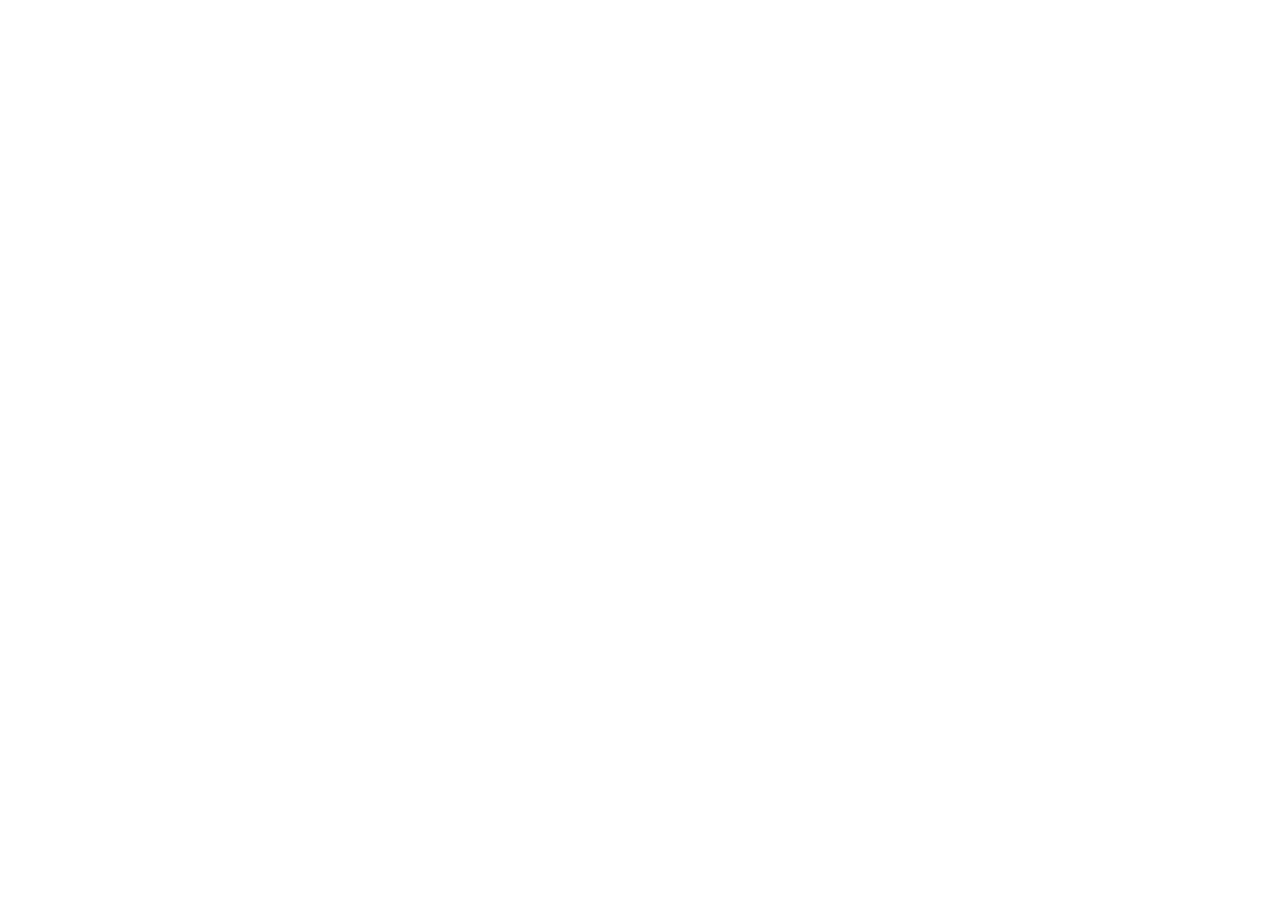
==== commit abd5e60f: "Redirect to UofT author profile." ====
--- a/index.html
+++ b/index.html
@@ -1,1924 +1,13 @@
-<!DOCTYPE html>
-
-<html lang="en">
-  <head>
-    <meta http-equiv="Content-Type" content="text/html; charset=ISO-8859-1">
-    <meta name="google-site-verification" content="deAcMQCK1YNAq7eyfENbbQlNJBi02g9QMp-L4mloziQ" />
-    <!-- Some brief info for the search engines. -->
-    <meta name="Description" content="Nicholas (Nick) Rhinehart is a Postdoc at UC Berkeley with research interests in Computer Vision and Machine Learning.">
-    <meta name="viewport" content="width=device-width, maximum-scale=1">
-    <meta name="msvalidate.01" content="410AC7129B215790D73E425001F5D310" />
-    <!-- <link rel="canonical" href="https://people.eecs.berkeley.edu/~nrhinehart/"> -->
-
-    <!-- Google Analytics.  -->
-    <script>
-      (function(i,s,o,g,r,a,m){i['GoogleAnalyticsObject']=r;i[r]=i[r]||function(){
-      (i[r].q=i[r].q||[]).push(arguments)},i[r].l=1*new Date();a=s.createElement(o),
-      m=s.getElementsByTagName(o)[0];a.async=1;a.src=g;m.parentNode.insertBefore(a,m)
-      })(window,document,'script','https://www.google-analytics.com/analytics.js','ga');
-
-      ga('create', 'UA-30611327-1', 'auto');
-      ga('send', 'pageview');
-    </script>
-    <!-- End Google Analytics -->
-
-    <!-- Clarity tracking code for https://people.eecs.berkeley.edu/~nrhinehart/ --><script>    (function(c,l,a,r,i,t,y){        c[a]=c[a]||function(){(c[a].q=c[a].q||[]).push(arguments)};        t=l.createElement(r);t.async=1;t.src="https://www.clarity.ms/tag/"+i+"?ref=bwt";        y=l.getElementsByTagName(r)[0];y.parentNode.insertBefore(t,y);    })(window, document, "clarity", "script", "7yqvvfila7");</script>
-    
-    <!-- Force page to reload -->
-    <meta http-equiv="cache-control" content="no-cache, must-revalidate, post-check=0, pre-check=0" />
-    <meta http-equiv="cache-control" content="max-age=0" />
-    <meta http-equiv="expires" content="0" />
-    <meta http-equiv="expires" content="Tue, 01 Jan 1980 1:00:00 GMT" />
-    <meta http-equiv="pragma" content="no-cache" />
-
-    <!-- A little favicon, for fun. -->
-    <link rel="shortcut icon" href="img/favicon.ico" type="image/x-icon" />
-    <!-- <link rel="stylesheet" href="css/bootstrap.min.css" > -->
-    <!-- <link rel="stylesheet" href="font-awesome/css/font-awesome.min.css" type="text/css" media="none" onload="if(media!='all')media='all'"> -->
-    <link rel="stylesheet" href="assets/css/fontawesome.css">
-
-    <!-- TODO I think this can be removed. It's no longer used -->
-    <link rel="stylesheet" href="academicons/css/academicons.min.css"/>
-    
-    <!-- We'll use some jquery things -->
-    <link rel="stylesheet" href="//code.jquery.com/ui/1.12.1/themes/base/jquery-ui.css">
-    <!-- The main styling sheet. This is where most of the magic happens -->
-    <link rel="stylesheet" href="xstyle.css">
-    <!-- Class to hide javascript-only functionality if javascript is disabled, and make all 'noshow' elements show -->
-    <noscript><style> .jsonly { display: none } .noshow {display: inherit!important; position: relative;} </style></noscript>
-    
-
-    <title>Nick Rhinehart, Postdoc, UC Berkeley</title>    
-    <!-- TODO hmmm this is redundant, no? -->
-    <script src="jquery.js"></script>
-
-    <!-- Defines a function to enable smooth scrolling to intra-page hyperlinks -->
-    <script type="text/javascript">
-      $(document).on('click', 'a[href^="#"]', function (event) {
-      var windowHeight = window.innerHeight;
-      $('html, body').animate({
-      scrollTop: $($.attr(this, 'href')).offset().top - (windowHeight / 10)
-      }, 500);
-      });
-    </script>
-
-    <!-- Defines a function to allow for showing and hiding of abss and bibs -->
-    <script type="text/javascript">
-      function toggleInfo(articleid,info) {
-      var entry = document.getElementById(articleid);
-      var abs = document.getElementById('abs_'+articleid);
-      var bib = document.getElementById('bib_'+articleid);
-
-      if (abs && info == 'abstract') {
-      if(abs.className.indexOf('abstract') != -1) {
-      abs.className.indexOf('noshow') == -1? abs.className = 'abstract noshow':abs.className = 'abstract';
-      }
-      } else if (bib && info == 'bib') {
-      if(bib.className.indexOf('bib') != -1) {
-      bib.className.indexOf('noshow') == -1?bib.className = 'bib noshow':bib.className = 'bib';
-      }
-      } else {
-      return;
-      }
-      }
-    </script>
-
-    <!-- Defines a function to allow for showing and hiding of abss and bibs -->
-    <script type="text/javascript">
-      function toggle_vis(id) {
-      var e = document.getElementById(id);
-      if (e.style.display == 'none') {
-      e.style.display = 'inline';
-      document.getElementById("newsmorebutton").getElementsByTagName("a")[0].textContent="Hide older";
-      }
-      else {
-      e.style.display = 'none';
-      document.getElementById("newsmorebutton").getElementsByTagName("a")[0].textContent="Show older";
-      }      
-      }
-    </script>
-
-    <script type="text/javascript">
-      function vis_on(id) {
-      var e = document.getElementById(id);
-      if (e.style.display == 'none') {
-      e.style.display = 'inline';
-      }
-      document.getElementById("newsmorebutton").getElementsByTagName("a")[0].textContent="Hide older";
-      }
-    </script>
-
-    <script type="text/javascript">
-      function vis_off(id) {
-      var e = document.getElementById(id);
-      e.style.display = 'none';
-      document.getElementById("newsmorebutton").getElementsByTagName("a")[0].textContent="Show older";
-      }
-    </script>    
-    
-
-    <!-- Defines a function to show a subset of publications. It hides all publication entries that don't match the classname -->
-    <script type="text/javascript">
-      function showPubByClassName(classname) {
-      var x = document.getElementsByTagName("publication");
-      <!-- var container = document.querySelectorAll("#publications.publication"); -->
-      <!-- var x = container.getElementsByTagName(classname); -->
-        var i;
-        for (i = 0; i < x.length; i++) {
-	   x[i].style.display = x[i].classList.contains(classname) ? "flex" : "none";
-        }
-      }
-			</script>
-
-    <script type="text/javascript">
-      function showAllPubs() {
-      var x = document.getElementsByTagName("publication");
-      var i;
-      for (i = 0; i < x.length; i++) {
-	   x[i].style.display = "flex";
-        }
-      }
-		      </script>    
-
-        <script type="text/javascript">
-	  function showNewsByClassName(classname) {
-          var x = document.getElementsByTagName("news");
-          var i;	  
-          for (i = 0; i < x.length; i++) {
-			  if (x[i].classList.contains(classname)) {
-			  x[i].style.display =  "flex";
-			  }
-			  else {x[i].style.display = "none";}
-			  }
-			  }
-    </script>
-
-
-    <!-- TODO the below scripts are old. Remove them safely. -->
-    <script type="text/javascript">    
-      function toggleDiv(klass) {
-      var x = document.getElementsByClassName(klass);
-      var i;
-      for (i = 0; i < x.length; i++) {
-		      x[i].style.display = x[i].style.display == "none" ? "inline" : "none";
-		      x[i].style.visibility = x[i].style.visibility == "hidden" ? "visible" : "hidden";
-		      }
-		      }
-    </script>
-
-    <script type="text/javascript">
-      function toggleAndLog() {
-      toggleDiv('extrarow');
-      ga('send','event','links','click','profileslink', 0);
-      }      
-
-      function riLog() { ga('send', 'event', 'profile', 'click', 'riprofile', 0); }
-      function scholarLog() { ga('send', 'event', 'profile', 'click', 'scholarprofile', 0); }
-      function linkedinLog() { ga('send', 'event', 'profile', 'click', 'linkedinprofile', 0); }
-      function twitterLog() { ga('send', 'event', 'profile', 'click', 'twitterprofile', 0); }
-      function cvLog() { ga('send', 'event', 'profile', 'click', 'cv', 0); }
-      function emailLog() { ga('send', 'event', 'profile', 'click', 'email', 0); }
-
-      function precogPDFLog() { ga('send', 'event', 'pdf', 'click', 'precogpdf', 0); }
-      function guan19PDFLog() { ga('send', 'event', 'pdf', 'click', 'Guan20pdf', 0); }
-      function dimPDFLog() { ga('send', 'event', 'pdf', 'click', 'DIMpdf', 0); }
-      function darkotpamiPDFLog() { ga('send', 'event', 'pdf', 'click', 'DARKOTPAMIpdf', 0); }
-      function r2p2PDFLog() { ga('send', 'event', 'pdf', 'click', 'R2P2pdf', 0); }
-      function darkoiccvPDFLog() { ga('send', 'event', 'pdf', 'click', 'darkoiccvpdf', 0); }
-      function actionmapsPDFLog() { ga('send', 'event', 'pdf', 'click', 'actionmapspdf', 0); }
-      function vchunkingPDFLog() { ga('send', 'event', 'pdf', 'click', 'vchunkingpdf', 0); }
-    </script>
-
-    <!-- Event listeners -->
-    <!-- <script type="text/javascript"> -->
-      <!-- window.addEventListener("DOMContentLoaded", function(event) { -->
-      <!-- document.getElementById('profileslink').addEventListener("click", toggleAndLog); -->
-      <!-- }); -->
-
-      <!-- window.addEventListener("DOMContentLoaded", function(event) { -->
-      <!-- document.getElementById('riprofile').addEventListener("click", riLog); -->
-      <!-- }); -->
-      <!-- window.addEventListener("DOMContentLoaded", function(event) { -->
-      <!-- document.getElementById('scholarprofile').addEventListener("click", scholarLog); -->
-      <!-- }); -->
-      <!-- window.addEventListener("DOMContentLoaded", function(event) { -->
-      <!-- document.getElementById('linkedinprofile').addEventListener("click", linkedinLog); -->
-      <!-- }); -->
-      <!-- window.addEventListener("DOMContentLoaded", function(event) { -->
-      <!-- document.getElementById('twitterprofile').addEventListener("click", twitterLog); -->
-      <!-- }); -->
-      <!-- window.addEventListener("DOMContentLoaded", function(event) { -->
-      <!-- document.getElementById('cv').addEventListener("click", cvLog); -->
-      <!-- }); -->
-      <!-- window.addEventListener("DOMContentLoaded", function(event) { -->
-      <!-- document.getElementById('email').addEventListener("click", emailLog); -->
-      <!-- }); -->
-
-      <!-- window.addEventListener("DOMContentLoaded", function(event) { -->
-      <!-- document.getElementById('precogpdf').addEventListener("click", precogPDFLog); -->
-      <!-- }); -->
-      <!-- window.addEventListener("DOMContentLoaded", function(event) { -->
-      <!-- document.getElementById('guan19pdf').addEventListener("click", guan19PDFLog); -->
-      <!-- }); -->
-      <!-- window.addEventListener("DOMContentLoaded", function(event) { -->
-      <!-- document.getElementById('DIMpdf').addEventListener("click", dimPDFLog); -->
-      <!-- }); -->
-      <!-- window.addEventListener("DOMContentLoaded", function(event) { -->
-      <!-- document.getElementById('DARKOTPAMIpdf').addEventListener("click", darkotpamiLog); -->
-      <!-- }); -->
-      <!-- window.addEventListener("DOMContentLoaded", function(event) { -->
-      <!-- document.getElementById('R2P2pdf').addEventListener("click", r2p2PDFLog); -->
-      <!-- }); -->
-      <!-- window.addEventListener("DOMContentLoaded", function(event) { -->
-      <!-- document.getElementById('darkoiccvpdf').addEventListener("click", darkoiccvPDFLog); -->
-      <!-- }); -->
-      <!-- window.addEventListener("DOMContentLoaded", function(event) { -->
-      <!-- document.getElementById('actionmapspdf').addEventListener("click", actionmapsPDFLog); -->
-      <!-- }); -->
-      <!-- window.addEventListener("DOMContentLoaded", function(event) { -->
-      <!-- document.getElementById('vchunkingpdf').addEventListener("click", vchunkingPDFLog); -->
-      <!-- }); -->
-    <!-- </script> -->
-  </head>
-
-  <!-- The start of the layout. Rough sketch: -->
-
-  <!-- body: -->
-  <!--           | ------- header ----- | -->
-  <!--    main:  | "bio" contact section| -->
-  <!--           | about section        | -->  
-  <!--           | news section         | -->
-  <!--           | publications section | -->
-  <!--           |   topic filter       | -->
-  <!--           |   pubA               | -->
-  <!--           |   pubB               | -->
-  <body>
-    <div id="container">
-      <header id="header"> 
-	<subheader id="subheader">
-	  <span style="padding: 0 2vw 0 1vw; white-space:nowrap;"><a href="#home" class="headerlink" id="namespan"><strong>Nick Rhinehart</strong></a></span>
-      	  <span style="padding: 0 1vw;"><a href="#home" class="headerlink">Home</a></span>
-      	  <span style="padding: 0 1vw;"><a href="#news" class="headerlink" id="newsheader">News</a></span>
-	  <span style="padding: 0 1vw;" id="workshopsspan"><a href="#news" class="headerlink" id="workshopsheader">Workshops</a></span>	  
-	  <span style="padding: 0 1vw;" id="talksspan"><a href="#news" class="headerlink" id="talksheader">Talks</a></span>
-	  <span style="padding: 0 1vw;" id="honorsspan"><a href="#news" class="headerlink" id="honorsheader">Honors</a></span>
-	  <span style="padding: 0 1vw;" id="careerspan"><a href="#news" class="headerlink" id="careerheader">Career</a></span>
-      	  <span style="padding: 0 1vw;"><a href="#publications" class="headerlink">Publications</a></span>	  
-	</subheader>
-      </header>
-
-      <!-- Start of the primary content of the page. The good stuff. -->
-      <main id="home">
-
-	<!-- The biosection. Picture, contact info, links -->
-	<section id="biosection" >
-	  <span style="display: flex; flex-direction: row; flex-wrap: wrap; align-content: space-around; justify-content: center; gap: 10px 5px;" id="biospan">
-	    <div id="profilephoto" alt="picture of Nick Rhinehart"></div>
-	    <div style="align-self: center" id="summaryblock">
-	    <!-- <p style="font-size: 28px;">Nick Rhinehart</p> -->
-	    <h1><p style="font-size: 20px;">Nick Rhinehart</p>
-	      <p style="font-size: 16px; font-weight: 300;">Postdoctoral Researcher</p><p style="font-size: 16px; font-weight: 300">Berkeley AI Research (BAIR)</p></h1>
-	    <p>
-	      <div><a href="mailto:nrhinehart@berkeley.edu" class="txtlink ">nrhinehart@berkeley.edu</a></div>
-	      <div style="display:flex; flex-wrap:wrap"><div><a href="cv_nick_rhinehart.pdf" class="txtlink " onclick="location.reload()" id="cv"><i class="far fa-file-pdf fa-fw"></i>CV</a>&nbsp;&bull;&nbsp;</div><div><a href="bio.html" class="txtlink" id="biography"><i class="fa fa-align-left fa-fw"></i>Bio</a>&nbsp;&bull;&nbsp;</div><div><a href="https://scholar.google.com/citations?user=xUGZX_MAAAAJ&hl=en" class="txtlink "><i class="ai ai-google-scholar ai-fw"></i>Scholar</a>&nbsp;&bull;&nbsp;</div><div><a href="https://twitter.com/nick_rhinehart" class="txtlink " id="twitter"><i class="fab fa-twitter fa-fw"></i>Twitter</a>&nbsp;&bull;&nbsp;</div><div><a href="http://github.com/nrhinehart" class="txtlink "><i class="fab fa-github fa-fw"></i>Github</a></div></div></p>
-	  </div>
-	  </span>
-	</section>	  
-
-	<!-- The about section that tells a bit about my academic self -->
-	<section id="about">
-	  <sectitle>About me</sectitle>
-	  <p>Welcome to my academic website! I'm a Postdoctoral Scholar working with <a href="https://people.eecs.berkeley.edu/~svlevine/" class="txtlink">Sergey Levine</a> and others within the <a href="https://bair.berkeley.edu/" class="txtlink">UC Berkeley Artificial Intelligence Research</a> lab. I received a Ph.D. in Robotics working with <a class="txtlink" href="https://scholar.google.com/citations?user=yv3sH74AAAAJ&hl=en&oi=ao">Kris Kitani</a> at <a href="http://cmu.edu" class="txtlink">Carnegie Mellon University</a>. I've also worked with <a href="https://scholar.google.com/citations?user=daYjNkAAAAAJ" class="txtlink">Paul Vernaza</a> at <a class="txtlink" href="http://www.nec-labs.com/research-departments/media-analytics/media-analytics-publications">NEC Labs America</a>,  and <a class="txtlink" href="http://www.ri.cmu.edu/person.html?person_id=689" >Drew Bagnell</a> at <a href="https://www.uber.com/info/atg/" class="txtlink">Uber ATG</a> and Carnegie Mellon. I studied CS and Engineering at <a class="txtlink" href="http://swarthmore.edu">Swarthmore College</a>. See <a href="bio.html" class="txtlink">this page</a> for a more formal bio.</p><br>
-
-	  <p><strong>Research goal:</strong> My research aims to build highly capable autonomous systems that learn to accurately forecast sequences of outcomes and reliably use this ability to make good decisions in new situations. I have developed algorithms that (1) learn to forecast behaviors and observations given visual data [<a href="#r2p2" class="txtlink">1</a>, <a href="#precogpub" class="txtlink">2</a>, <a href="#darkopub" class="txtlink">3</a>, <a href="#IC2" class="txtlink">4</a>, <a href="#Guan20" class="txtlink">5</a>, <a href="#Weng20" class="txtlink">6</a>], (2) use their models to plan and control complex behaviors [<a href="#Rhinehart20" class="txtlink">7</a>, <a href="#Filos20" class="txtlink">8</a>, <a href="#HIP" class="txtlink">9</a>, <a href="#Rhinehart21" class="txtlink">10</a>, <a href="#parrotpub" class="txtlink">11</a>], and (3) are effective for control on real systems [<a href="#Shah21" class="txtlink">12</a>, <a href="#Shah20" class="txtlink">13</a>]. You can learn more from my complete list of <a href="#publications" class="txtlink">publications</a>, as well as my <a href="why_forecast.html" class="txtlink">brief thoughts</a> on why learning to forecast is a promising direction for building highly capable autonomous systems. <br><br>
-
-	    <div id="topicsummary">
-	      <div>
-	    <strong>Research fields:</strong>
-	    <ul>
-	      <li>Machine learning</li>
-	      <li>Robotics</li>
-	      <li>Computer vision</li>
-	      <li>Artificial intelligence</li>
-	    </ul>
-	    </div>
-
-	      <div>
-	    <strong>Research topics:</strong>
-	    <ul>
-	      <li>Deep conditional generative models</li>
-	      <li>Motion and video forecasting</li>
-	      <li>Deep imitation learning</li>
-	      <li>Deep reinforcement learning</li>
-	      <li>Intrinsic motivation</li>
-	    </ul>
-	      </div>
-
-	      <div>
-	    <strong>Research applications:</strong>
-	    <ul>
-	      <li>Autonomous navigation</li>
-	      <li>Autonomous exploration</li>
-	      <li>First-person video understanding</li>
-	    </ul>
-	    </div>	      
-	    </div>
-	</section>
-	
-
-	<!-- Update things that people might want to see. It's sort of a mix of a timeline and a CV, but I guess it may be useful to some people.  -->
-	<section id="news">
-	  <sectitle>News <lastmodified>(Last modified: 2022-01.)</lastmodified></sectitle>
-	  <div class="pubtopiclist jsonly">
-	    <ul class="catlink">
-	      <!-- <li style="list-style-type: none; margin-top: 2px; margin-bottom:2px; margin-left: 2px; margin-right: 2px; padding-left:3px; padding-right:3px; padding-top: 3px; padding-bottom: 3px;"></li> -->
-  	      <li class="activecat cat" onclick="showNewsByClassName('news'); vis_off('morenews');" id="alltopicslink">All news</li>
-	      <li class="cat" onclick="showNewsByClassName('workshop'); vis_on('morenews');" id="workshopslink">Workshops</li>
-	      <li class="cat" onclick="showNewsByClassName('talk'); vis_on('morenews');" id="talkslink">Talks</li>
-	      <li class="cat" onclick="showNewsByClassName('honor'); vis_on('morenews');" id="honorslink">Honors</li>
-	      <!-- <li class="cat" onclick="showNewsByClassName('papers'); vis_on('morenews');">Papers</li> -->
-	      <li class="cat" onclick="showNewsByClassName('career'); vis_on('morenews');" id="careerlink">Career</li>
-	    </ul>
-	  </div>
-	  <script>
-	    <!-- Trigger click events for header links -->
-	     $(document).on('click', '#workshopsheader', function() {
- 	        $("#workshopslink").click();
-	     });
-	    
-	     $(document).on('click', '#talksheader', function() {
- 	        $("#talkslink").click();
-	     });
-	    
-	     $(document).on('click', '#honorsheader', function() {
- 	        $("#honorslink").click();
-	    });
-
-	    $(document).on('click', '#careerheader', function() {
- 	        $("#careerlink").click();
-	     });
-
-	     $(document).on('click', '#newsheader', function() {
- 	        $("#alltopicslink").click();
-	     });
-	  </script>
-	  
-	  
-	  <!-- <script> -->
-	  <!--   $(".catlink").on('click', 'li', function(e) { -->
-          <!--   $(this).parent().parent().parent().find('li.activecat').removeClass('activecat'); -->
-          <!--   $(this).addClass('activecat'); -->
-	  <!--   }); -->
-	  <!-- </script> -->
-	  
-	  <ul id="newslist" style="font-size: 15px" class="fa-ul">
-	    <news class="news talk">
-	      <li>Jan 2022: Invited Talk, <a href="http://bair.berkeley.edu" class="txtlink">Berkeley AI Research Seminar</a></li>
-	    </news>
-	    <news class="news talk">
-	      <li>Jan 2022: Invited Talk, <a href="http://svl.stanford.edu/" class="txtlink">Stanford Vision and Learning Laboratory</a></li>
-	    </news>
-
-	    
-	    <news class="news workshop">
-	      <li>Dec 2021: I am co-organizing the <a href="https://www.icra2022av.org/%20" class="txtlink">ICRA 2022 Workshop on Fresh Perspectives on the Future of Autonomous Driving</a>
-	      </li>
-	    </news>
-
-	    
-	    <news class="news papers">
-	    <li>Nov 2021: Preprint available: <a href="#HIP" class="txtlink">Hybrid Imitative Planning</a>
-	    </li>
-	    </news>	    
-	    
-	    <news class="news honor">
-	    <li>Oct 2021: I am honored to have received a Top Reviewer Award at NeurIPS 2021
-	    </li>
-	    </news>
-
-	    <news class="news papers">
-	    <li>Sep 2021: Paper at NeurIPS 2021: <a href="#IC2" class="txtlink">IC2</a>
-	    </li>
-	    </news>	    
-
-	    <news class="news honor">
-	      <li>Sep 2021: I am honored that our paper, <a href="#Shah21" class="txtlink">RECON</a>, received an <important>Oral Presentation at CoRL 2021</important>
-	      </li>
-	    </news>
-
-	    <news class="news papers">
-	    <li>Sep 2021: Paper at CoRL: <a href="#Shah21" class="txtlink">RECON</a>
-	    </li>
-	    </news>
-	    
-	    <news class="news papers">
-	    <li>Jul 2021: Preprint available: <a href="#Fickinger21" class="txtlink">Explore and Control with Adversarial Surprise</a>
-	    </li>
-	    </news>	    
-	    <news class="news workshop">
-	    <li>Jul 2021: I am co-organizing the <a href="https://ml4ad.github.io/" class="txtlink">NeurIPS 2021 Workshop on Machine Learning for Autonomous Driving</a>
-	    </li>
-	    </news>
-	    <news class="news honor">
-	    <li>Jul 2021: I am honored to have received a <a href="https://icml.cc/Conferences/2021/Reviewers" class="txtlink">Top Reviewer Award at ICML 2021</a>
-	    </li>
-	    </news>
-
-	    <news class="news papers">
-	    <li>May 2021: 2 Papers at ICRA: <a href="#Rhinehart21" class="txtlink">Contingencies From Observations</a> and <a href="#Shah20" class="txtlink">ViNG</a>
-	    </li>
-	    </news>
-	    
-	    <news class="news papers">
-	    <li>May 2021: 3 Papers at ICLR: <a href="#parrotpub" class="txtlink">PARROT</a>, <a href="#smirlpub" class="txtlink">SMiRL</a>, and <a href="#Bharadwaj20" class="txtlink">Conservative Safety Critics</a>
-	    </li>
-	    </news>
-	    
-	    <news class="news talk">
-	      <li>May 2021: Invited Talk, ICRA 2021 Workshop on <a class="txtlink" href="https://motionpredictionicra2021.github.io/">Long-Term Human Motion Prediction</a>	      </li>
-	    </news>
-	    <news class="news papers">
-	    <li>May 2021:  Preprint available: <a href="#Shah21" class="txtlink">RECON</a>
-	    </li>
-	    </news>
-	    <news class="news honor">
-	    <li>Jan 2021: I am honored that two of our papers, <a href="#parrotpub" class="txtlink">PARROT</a> and <a href="#smirlpub" class="txtlink">SMiRL</a>, received <important>Oral Presentations at ICLR 2021</important>
-	    </li>
-	    </news>
-
-	    <!-- The beginning of the 'older news' items. -->
-	    <div id="morenews" style="display:none" class="jsonly">	    
-	      <news class="news talk">
-	    <li>Dec 2020: Invited Talk, <a href="https://www.arlseminar.com/schedule/" class="txtlink">Applied RL Seminar</a>
-	    </li>
-	    </news>	      
-
-	    <news class="news papers">
-	    <li>Nov 2020:  Paper at CoRL: <a href="#Weng20" class="txtlink">SPF<sup>2</sup></a>
-	    </li>
-	    </news>
-	    
-	    <news class="news talk">
-	    <li>Oct 2020: Invited Talk, Uber ATG
-	    </li>
-	    </news>
-	    <news class="news workshop">
-	    <li>Aug 2020: I am co-organizing the <a href="https://ml4ad.github.io/" class="txtlink">NeurIPS 2020 Workshop on Machine Learning for Autonomous Driving</a>
-	    </li>
-	    </news>
-
-	    <news class="news honor">
-	    <li>Jun 2020: I am honored to have secured a <important>$1.125m grant</important> from <a href="https://www.tri.global" class="txtlink">TRI</a> as a co-investigator.
-	    </li>
-	    </news>
-
-	    <news class="news papers">
-	    <li>Jun 2020:  Paper at ICML: <a href="#Filos20" class="txtlink">Can Autonomous Vehicles Identify, Recover from, and Adapt to Distribution Shifts?</a>
-	    </li>
-	    </news>
-
-	    <news class="news papers">
-	    <li>Jun 2020:  Paper at CVPR: <a href="#Guan20" class="txtlink">Generative Hybrid Forecasting</a>
-	    </li>
-	    </news>	    
-
-	    <news class="news honor">
-	    <li>Jun 2020: I am honored that <a class="txtlink" href="#genhybridpub">our paper</a> received an <important>Oral Presentation at CVPR 2020</important>
-	    </li>
-	    </news>
-	    <news class="news talk">
-	    <li>Jun 2020: Keynote Speaker, CVPR 2020 Workshop on <a class="txtlink" href="https://sites.google.com/view/ieeecvf-cvpr2020-precognition/home">Precognition: Seeing through the Future</a>
-	    </li>
-	    </news>
-
-	    <news class="news papers">
-	    <li>May 2020:  Paper at ICLR: <a href="#Rhinehart20" class="txtlink">Deep Imitative Models</a>
-	    </li>
-	    </news>	    
-	    
-	    <news class="news honor">
-	    <li>Dec 2019: I am honored to have received a <a href="https://neurips.cc/Conferences/2019/Reviewers" class="txtlink">Top Reviewer Award at NeurIPS 2019</a>
-	    </li>
-	    </news>
-
-	    <news class="news papers">
-	    <li>Oct 2019:  Paper at ICCV: <a href="#precogpub" class="txtlink">PRECOG</a>
-	    </li>
-	    </news>	    
-	      
-	    <news class="news talk">
-	    <li>Oct 2019: Invited Talk, Scale AI
-	    </li>
-	    </news>
-	    
-	    <news class="news talk">
-	    <li>Oct 2019: Invited Talk, Tesla
-	    </li>
-	    </news>	    
-	    <news class="news career">
-	    <li>Oct 2019: I started a Postdoc with <a class="txtlink" href="https://people.eecs.berkeley.edu/~svlevine/">Sergey Levine</a> at <a class="txtlink" href="https://bair.berkeley.edu/">UC Berkeley BAIR</a>
-	    </li>
-	    </news>
-	    <news class="news talk">
-	    <li>Oct 2019: Invited Talk, ICCV 2019 Workshop on <a class="txtlink" href="http://wad.ai/">Autonomous Driving - Beyond Single-Frame Perception</a>
-	    </li>
-	    </news>
-	    <news class="news honor">
-	      
-	    <li>Oct 2019: I am honored to have received a <a href="https://iccv2019.thecvf.com/best_reviewers" class="txtlink">Top Reviewer Award at ICCV 2019</a>
-	    </li>
-	    </news>
-
-	    <news class="news career">
-	    <li>Sep 2019: I defended my <a class="txtlink" href="https://www.ri.cmu.edu/publications/jointly-forecasting-and-controlling-behavior-by-learning-from-high-dimensional-data/">PhD Thesis</a>
-	    </li>
-	    </news>
-	    <news class="news talk">
-	    <li>Jul 2019: Invited Talk, Argo AI
-	    </li>
-	    </news>	    
-	    <news class="news talk">
-	    <li>Jul 2019: Invited Talk, <a href="https://sites.google.com/site/baylearn2019/schedule" class="txtlink">Baylearn 2019</a>
-	    </li>
-	    </news>	    
-	    <news class="news workshop">
-	    <li>Jul 2019: I am co-organizing the <a href="https://ml4ad.github.io/" class="txtlink">NeurIPS 2019 Workshop on Machine Learning for Autonomous Driving</a>
-	    </li>
-	    </news>
-	    
-	    <news class="news honor">	      
-	    <li>Jun 2019: I am honored that <a class="txtlink" href="#precogpub">PRECOG</a> received the <important>Best Paper Award at the ICML Workshop on AI4AV</important>
-	    </li>
-	    </news>
-
-	    <news class="news papers">
-	    <li>May 2019:   Paper at ICLR: <a href="#Sharma18" class="txtlink">Directed-Info GAIL</a>
-	    </li>
-	    </news>	    
-	    
-	    <news class="news talk">
-	    <li>May 2019: Invited Talk, iSee
-	    </li>
-	    </news>
-	    
-	    <news class="news workshop">
-	    <li>Feb 2019: I am co-organizing the <a href="https://sites.google.com/view/icml-i3" class="txtlink">ICML 2019 Workshop on Imitation, Intent, and Interaction (I3)</a>
-	    </li>
-	    </news>
-	    
-	    <news class="news talk">
-	    <li>Jan 2019: Invited Talk, Zoox
-	    </li>
-	    </news>
-	    
-	    <news class="news talk">
-	    <li>Dec 2018: Contributed Talk, NeurIPS 2018 Workshop on <a class="txtlink" href="https://sites.google.com/view/infer2control-nips2018">Infer2Control</a>
-	    </li>
-	    </news>
-	    <news class="news talk">
-	    <li>Dec 2018: Contributed Talk, NeurIPS 2018 Workshop on <a class="txtlink" href="https://sites.google.com/site/nips2018mlits/schedule">ML for Intelligent Transport Systems</a>
-	    </li>
-	    </news>	    	    
-	    <news class="news talk">
-	    <li>Dec 2018: Invited Talk, ACCV 2018 Workshop on <a class="txtlink" href="http://www.sys.info.hiroshima-cu.ac.jp/aiu2018/index.php?id=program">Attention/Intention Understanding</a>
-	    </li>
-	    </news>
-	    <news class="news talk">
-	    <li>Nov 2018: Invited Talk, Waymo
-	    </li>
-	    </news>
-
-	    <news class="news papers">
-	    <li>Oct 2018:  Paper at CoRL: <a href="#Shankar18" class="txtlink">Learning Neural Parsers</a>
-	    </li>
-	    </news>
-	    
-	    <news class="news papers">
-	    <li>Oct 2018:  Paper in TPAMI: <a href="#Rhinehart18TPAMI" class="txtlink">First-Person Forecasting</a>
-	    </li>
-	    </news>
-
-	    <news class="news papers">
-	    <li>Sep 2018:  Paper at ECCV: <a href="#r2p2" class="txtlink">R2P2</a>
-	    </li>
-	    </news>
-
-	    <news class="news papers">
-	    <li>Jul 2018:  Paper at AAMAS: <a href="#Pan18" class="txtlink">Human-Interative Subgoal Supervision for Efficient IRL</a>
-	    </li>
-	    </news>	    
-
-	    <news class="news talk">
-	    <li>Jun 2018: Invited Talk, UC Berkeley Deep Drive
-	    </li>
-	    </news>
-	    
-	    <news class="news talk">
-	    <li>Jun 2018: Invited Talk (as organizer), CVPR 2018 Tutorial on <a class="txtlink" href="https://www.youtube.com/watch?v=JbNeLiNnvII">Inverse RL for Computer Vision</a>
-	    </li>
-	    </news>	    
-	    <news class="news talk">
-	    <li>Jun 2018: Invited Talk, CVPR 2018 Tutorial on <a class="txtlink" href="http://michaelryoo.com/cvpr2018tutorial/">Human Activity Forecasting </a>
-	    </li>
-	    </news>
-
-	    <news class="news career">
-	    <li>Jun 2018:  I am on a summer internship as a visiting researcher with <a class="txtlink" href="https://people.eecs.berkeley.edu/~svlevine/">Sergey Levine</a> at <a class="txtlink" href="https://bair.berkeley.edu/">UC Berkeley BAIR</a>
-	    </li>
-	    </news>
-
-
-	    <news class="news papers">
-	    <li>May 2018: Paper at ICLR: <a href="#n2n" class="txtlink">N2N Learning</a>
-	    </li>
-	    </news>
-	    
-	    <news class="news workshop">
-	    <li>Apr 2018: I am co-organizing the <a class="txtlink" href="./irl_cvpr18.html">CVPR 2018 Tutorial on Inverse RL for Computer Vision</a>
-	    </li>
-	    </news>
-	    
-	    <news class="news honor">
-	    <li>Apr 2018: I am honored to have <a class="txtlink" href="https://www.cs.cmu.edu/cmlh-fellows_2018">received</a> the <important>Center for Machine Learning and Health Fellowship</important>
-	    </li>
-	    </news>
-
-	    <news class="news papers">
-	    <li>Dec 2017: Paper at NeuRIPS: <a href="#psd" class="txtlink">Predictive State Decoders</a>
-	    </li>
-	    </news>
-	    
-	    <news class="news honor">
-	    <li>Oct 2017: I am honored that <a class="txtlink" href="#darkopub">First-Person Forecasting</a> received the <important>Best Paper Honorable Mention at ICCV 2017</important>
-	    </li>
-	    </news>
-
-	    <news class="news papers">
-	    <li>Oct 2017:  Paper at ICCV: <a href="#darkopub" class="txtlink">First-Person Forecasting</a>
-	    </li>
-	    </news>
-
-	    <news class="news career">
-	    <li>Jun 2017:  I am on a summer internship as a visiting researcher with <a href="https://scholar.google.com/citations?user=daYjNkAAAAAJ" class="txtlink">Paul Vernaza</a> at <a class="txtlink" href="http://www.nec-labs.com/research-departments/media-analytics/media-analytics-publications">NEC Labs America</a>
-	    </li>
-	    </news>
-
-	    <news class="news papers">
-	    <li>Jun 2016:  Paper at CVPR: <a href="#amaps" class="txtlink">Action Maps of Large Environments</a>
-	    </li>
-	    </news>
-
-	    <news class="news career">
-	    <li>Jun 2016:  I am on a summer internship as a research engineer with <a class="txtlink" href="http://www.ri.cmu.edu/person.html?person_id=689" >Drew Bagnell</a> at <a href="https://www.uber.com/info/atg/" class="txtlink">Uber ATG</a>
-	    </li>
-	    </news>
-	    
-	    
-	    <news class="news papers">
-	    <li>May 2015:  Paper at ICRA: <a href="#chunking" class="txtlink">Visual Chunking</a>
-	    </li>
-	    </news>
-
-	    <news class="news career">
-	    <li>Aug 2014:  I began a Ph.D. in Robotics at <a href="https://cmu.edu" class="txtlink">CMU</a>, working with <a href="https://scholar.google.com/citations?user=yv3sH74AAAAJ" class="txtlink">Kris Kitani</a>
-	    </li>
-	    </news>
-	    
-	    </div><li id="newsmorebutton" class="jsonly"><a href="#news" onclick="javascript:toggle_vis('morenews')" class="txtlink">Show older</a>
-	    </li>
-	  </ul>
-	  <script>
-	    $("#newslist news.papers li").prepend("<i class='far fa-file-pdf fa-fw' style='margin:4px'></i>");
-	    $("#newslist news.career li").prepend("<i class='far fa-user fa-fw' style='margin:4px'></i>");
-	    $("#newslist news.workshop li").prepend("<i class='fa fa-users fa-fw' style='margin:4px'></i>");
-	    $("#newslist news.honor li").prepend("<i class='far fa-star fa-fw' style='margin:4px'></i>");
-	    $("#newslist news.talk li").prepend("<i class='fa fa-chalkboard-teacher fa-fw' style='margin:4px'></i>");
-	  </script>
-	  
-	</section>
-
-	<!-- START OF PUBLICATIONS. -->
-	<section id="publications">
-	  <sectitle>Conference, Journal, and arXiv Publications <lastmodified>(Last modified: 2021-12.)</lastmodified></sectitle>
-
-	  <!-- This topic selector enables users to focus on a subset of publications by topic. -->
-	  <div class="pubtopiclist jsonly" id="pubtopics">
-	    <ul class="catlink">
-	      <!-- <li style="list-style-type: none; margin-top: 2px; margin-bottom:2px; margin-left: 2px; margin-right: 2px; padding-left:3px; padding-right:3px; padding-top: 3px; padding-bottom: 3px;"></li> -->
-  	      <li class="activecat cat" onclick="showAllPubs()">All topics</li>
-	      <li class="cat" onclick="showPubByClassName('forecasting')">Forecasting</li>
-	      <li class="cat" onclick="showPubByClassName('predcont')">Predictive Control</li>
-	      <li class="cat" onclick="showPubByClassName('unsupervised-rl')">Unsupervised RL</li>
-	      <li class="cat" onclick="showPubByClassName('il')">Imitation Learning</li>
-	      <li class="cat" onclick="showPubByClassName('generative')">Generative Models</li>
-	      <li class="cat" onclick="showPubByClassName('rl')">Reinforcement Learning</li>
-	      <li class="cat" onclick="showPubByClassName('av')">Autonomous Driving</li>
-	      <li class="cat" onclick="showPubByClassName('fpv')">First-Person Vision</li>
-	    </ul>
-	  </div>
-	  <!-- Now that all category links have been defined, listen for click events and define class addition and removal -->
-	  <script>
-	    $(".catlink").on('click', 'li', function(e) {
-            $(this).parent().parent().parent().find('li.activecat').removeClass('activecat');
-            $(this).addClass('activecat');
-	    });
-	  </script>
-
-	  <!-- All publications come after this. See the publication template, currently it's at the bottom -->
-	  <publication class="rl predcont unsupervised-rl y2021">
-	    <pubcore>
-	      <div class="aside">
-  		<!-- Image link destination -->
-  		<a href="https://sites.google.com/view/ic2/home">
-  		  <!-- Image file location -->
-  		  <img src="img/ic2_gif_demo_compressed.gif" class="pubimg borderimg" alt="short gif of ic2 method">
-  		</a>
-	      </div>
-	      <div class="info" id="IC2">
-  		<!-- Title -->
-  		<ptitle2>Information is Power: Intrinsic Control via Information Capture</ptitle2>
-  		<!-- Author list -->
-  		<p class="author"><strong>N. Rhinehart</strong>, J. Wang, G. Berseth, JD Co-Reyes, D. Hafner, C. Finn, S. Levine<p>
-  		  <a href="https://openreview.net/forum?id=MO76tBOz9RL" class="txtlink pub">NeurIPS 2021</a>&nbsp;&bull;
-  		  <a href="https://arxiv.org/pdf/2112.03899.pdf" class="txtlink">pdf</a>&nbsp;&bull;
-  		  <!-- <a href="javascript:toggleInfo('Fickinger21','abstract')" class="txtlink" >show abs</a>&nbsp;&bull; -->
-  		  <!-- <a href="javascript:toggleInfo('Fickinger21','bib')" class="txtlink" >show bib</a>&nbsp;&bull; -->
-		  <a href="https://sites.google.com/view/ic2/home" class="txtlink" >project page</a>
-  		  <!-- Any other links-->
-  		  <br><br>
-  		<p>We argue that a compact and general learning objective is to minimize the entropy of the agent's state visitation estimated using a latent state-space model. We instantiate this approach as a deep reinforcement learning agent equipped with a deep variational Bayes filter. We find that our agent learns to discover, represent, and exercise control of dynamic objects in a variety of partially-observed environments sensed with visual observations without extrinsic reward.</p>
-	      </div>
-	    </pubcore>
-	    </publication>
-
-
-	  <!-- All publications come after this. See the publication template, currently it's at the bottom -->
-	  <publication class="y2021 predcont il av">
-	    <pubcore>
-	      <div class="aside">
-  		<!-- Image link destination -->
-  		<a href="https://sites.google.com/view/ic2/home">
-  		  <!-- Image file location -->
-  		  <img src="img/hip_fig1.jpg" class="pubimg borderimg" alt="short gif of ic2 method">
-  		</a>
-	      </div>
-	      <div class="info" id="HIP">
-  		<!-- Title -->
-  		<ptitle2>Hybrid Imitative Planning with Geometric and Predictive Costs in Off-road Environments</ptitle2>
-  		<!-- Author list -->
-  		<p class="author">N. Dashora, D. Shin, D. Shah, H. Leopold, D. Fan, A. Agha-Mohammadi, <strong>N. Rhinehart</strong>, S. Levine</p>
-  		  <a href="https://arxiv.org/abs/2111.10948" class="txtlink pub">arXiv 2021</a>&nbsp;&bull;
-  		  <a href="https://arxiv.org/pdf/2111.10948.pdf" class="txtlink">pdf</a>&nbsp;&bull;
-  		  <!-- <a href="javascript:toggleInfo('Fickinger21','abstract')" class="txtlink" >show abs</a>&nbsp;&bull; -->
-  		  <!-- <a href="javascript:toggleInfo('Fickinger21','bib')" class="txtlink" >show bib</a>&nbsp;&bull; -->
-		  <a href="https://sites.google.com/view/hybrid-imitative-planning/home" class="txtlink" >project page</a>
-  		  <!-- Any other links-->
-  		  <br><br>
-  		<p>Geometric methods for solving open-world off-road navigation tasks provide generalization but can be brittle. Learning-based methods can directly learn collision-free behavior from raw observations, but are difficult to integrate with standard geometry-based pipelines. We design a method comprised of learning and non-learning-based components. The learned component contributes predicted traversability as rewards, while the geometric component contributes obstacle cost information. We show this approach inherits complementary gains from the learned and geometric
-components and significantly outperforms either of them.</p>
-	      </div>
-	    </pubcore>
-	    </publication>
-
-	  
-	  <publication class="rl predcont unsupervised-rl y2021">
-	    <pubcore>
-	      <div class="aside">
-  		<!-- Image link destination -->
-  		<a href="https://sites.google.com/view/adversarial-surprise/home">
-  		  <!-- Image file location -->
-  		  <img src="img/as.gif" class="pubimg borderimg" alt="short gif of adversarial surprise method">
-  		</a>
-	      </div>
-	      <div class="info" id="Fickinger21">
-  		<!-- Title -->
-  		<ptitle2>Explore and Control with Adversarial Surprise</ptitle2>
-  		<!-- Author list -->
-  		<p class="author">A. Fickinger*, N. Jaques*, S. Parajuli, M. Chang, <strong>N. Rhinehart</strong>, G. Berseth, S. Russell, S. Levine<p>
-  		  <a href="https://arxiv.org/abs/2107.07394" class="txtlink pub">arXiv 2021</a>&nbsp;&bull;
-  		  <a href="https://arxiv.org/pdf/2107.07394.pdf" class="txtlink">pdf</a>&nbsp;&bull;
-  		  <!-- <a href="javascript:toggleInfo('Fickinger21','abstract')" class="txtlink" >show abs</a>&nbsp;&bull; -->
-  		  <!-- <a href="javascript:toggleInfo('Fickinger21','bib')" class="txtlink" >show bib</a>&nbsp;&bull; -->
-		  <a href="https://sites.google.com/view/adversarial-surprise/home" class="txtlink" >project page</a>
-  		  <!-- Any other links-->
-  		  <br><br>
-  		<p>We propose an unsupervised RL technique based on an adversarial game which pits two policies against each other to compete over the amount of surprise an RL agent experiences. The method leads to the emergence of complex skills by exhibiting clear phase transitions, and we show theoretically and empirically that our method has the potential to be applied to the exploration of stochastic, partially-observed environments.</p>
-	      </div>
-	    </pubcore>
-	    
-	    <!-- abstract data -->
-<!-- 	    <pubaux> -->
-<!-- 	      <div id="abs_Fickinger21" class="abstract noshow"> -->
-<!--   		<hr class="half"> -->
-<!--   		<p id="abstract_Fickinger21">Reinforcement learning (RL) provides a framework for learning goal-directed policies given user-specified rewards. However, since designing rewards often requires substantial engineering effort, we are interested in the problem of learning without rewards, where agents must discover useful behaviors in the absence of task-specific incentives. Intrinsic motivation is a family of unsupervised RL techniques which develop general objectives for an RL agent to optimize that lead to better exploration or the discovery of skills. In this paper, we propose a new unsupervised RL technique based on an adversarial game which pits two policies against each other to compete over the amount of surprise an RL agent experiences. The policies each take turns controlling the agent. The Explore policy maximizes entropy, putting the agent into surprising or unfamiliar situations. Then, the Control policy takes over and seeks to recover from those situations by minimizing entropy. The game harnesses the power of multi-agent competition to drive the agent to seek out increasingly surprising parts of the environment while learning to gain mastery over them. We show empirically that our method leads to the emergence of complex skills by exhibiting clear phase transitions. Furthermore, we show both theoretically (via a latent state space coverage argument) and empirically that our method has the potential to be applied to the exploration of stochastic, partially-observed environments. We show that Adversarial Surprise learns more complex behaviors, and explores more effectively than competitive baselines, outperforming intrinsic motivation methods based on active inference, novelty-seeking (Random Network Distillation (RND)), and multi-agent unsupervised RL (Asymmetric Self-Play (ASP)) in MiniGrid, Atari and VizDoom environments.</p> -->
-<!-- 	      </div> -->
-	      
-<!-- 	      <\!-- bib data -\-> -->
-<!-- 	      <div id="bib_Fickinger21" class="bib noshow"> -->
-<!--   		<hr class="half"> -->
-<!--   		<pre id="pre_Fickinger21"> -->
-<!-- @article{fickinger2021explore, -->
-<!--   title={Explore and Control with Adversarial Surprise}, -->
-<!--   author={Fickinger, Arnaud and Jaques, Natasha and Parajuli, Samyak and Chang, Michael and Rhinehart, Nicholas and Berseth, Glen and Russell, Stuart and Levine, Sergey}, -->
-<!--   journal={arXiv preprint arXiv:2107.07394}, -->
-<!--   year={2021} -->
-<!-- }  		</pre> -->
-<!-- 	      </div> -->
-<!-- 	    </pubaux> -->
-	  </publication>
-	  
-	  <publication class="rl predcont y2021 unsupervised-rl">
-	    <pubcore>
-	      <div class="aside">
-  		<!-- Image link destination -->
-  		<a href="https://sites.google.com/view/recon-robot">
-  		  <!-- Image file location -->
-  		  <img src="img/rss21_shorttalk_teaser.gif" class="pubimg borderimg" alt="short gif of RECON method">
-  		</a>
-	      </div>
-	      <div class="info" id="Shah21">
-  		<!-- Title -->
-  		<ptitle2>RECON: Rapid Exploration for Open-World Navigation with Latent Goal Models</ptitle2>
-  		<!-- Author list -->
-  		<p class="author">D. Shah, B. Eysenbach, <strong>N. Rhinehart</strong>, S. Levine<p>
-		  <important>Oral Presentation (6.5% of submissions)</important><br>					    
-  		  <a href="https://arxiv.org/abs/2104.05859" class="txtlink pub">CoRL 2021</a>&nbsp;&bull;
-  		  <a href="https://arxiv.org/pdf/2104.05859.pdf" class="txtlink">pdf</a>&nbsp;&bull;
-  		  <!-- <a href="javascript:toggleInfo('Shah21','abstract')" class="txtlink" >show abs</a>&nbsp;&bull; -->
-  		  <!-- <a href="javascript:toggleInfo('Shah21','bib')" class="txtlink" >show bib</a>&nbsp;&bull; -->
-		  <a href="https://sites.google.com/view/recon-robot" class="txtlink" >project page</a>
-  		  <!-- Any other links-->
-  		  <br><br>
-  		<p>We developed a learning-based robotic system that efficiently explores large open-world environments without constructing geometric maps. The key is a latent goal model that forecasts actions and transit times to goals, is robust to variations in the input images, and enables 'imagining' relative goals. The latent goal model is used to continually construct topological maps that the robot can use to quickly travel to specified goals.</p>
-	      </div>
-	    </pubcore>
-	    
-	    <!-- abstract data -->
-<!-- 	    <pubaux> -->
-<!-- 	      <div id="abs_Shah21" class="abstract noshow"> -->
-<!--   		<hr class="half"> -->
-<!--   		<p id="abstract_Shah21">We describe a robotic learning system for autonomous navigation in diverse environments. At the core of our method are two components: (i) a non-parametric map that reflects the connectivity of the environment but does not require geometric reconstruction or localization, and (ii) a latent variable model of distances and actions that enables efficiently constructing and traversing this map. The model is trained on a large dataset of prior experience to predict the expected amount of time and next action needed to transit between the current image and a goal image. Training the model in this way enables it to develop a representation of goals robust to distracting information in the input images, which aids in deploying the system to quickly explore new environments. We demonstrate our method on a mobile ground robot in a range of outdoor navigation scenarios. Our method can learn to reach new goals, specified as images, in a radius of up to 80 meters in just 20 minutes, and reliably revisit these goals in changing environments. We also demonstrate our method's robustness to previously-unseen obstacles and variable weather conditions.	</p> -->
-<!-- 	      </div> -->
-	      
-<!-- 	      <\!-- bib data -\-> -->
-<!-- 	      <div id="bib_Shah21" class="bib noshow"> -->
-<!--   		<hr class="half"> -->
-<!--   		<pre id="pre_Shah21"> -->
-<!-- @misc{shah2021recon, -->
-<!--  title={RECON: Rapid Exploration for Open-World Navigation with Latent Goal Models},  -->
-<!--  author={Dhruv Shah and Benjamin Eysenbach and Gregory Kahn and Nicholas Rhinehart and Sergey Levine}, -->
-<!--  year={2021}, -->
-<!--  eprint={2104.05859}, -->
-<!--  archivePrefix={arXiv}, -->
-<!--  primaryClass={cs.RO} -->
-<!-- }  		</pre> -->
-<!--  	      </div> -->
-<!-- 	    </pubaux> -->
-	  </publication>	  
-	  
-	  <publication class="y2021 predcont av il generative">
-	    <pubcore>
-  	      <div class="aside">
-  		<!-- Image link destination -->
-  		<!-- <a href="https://arxiv.org/abs/2012.09812"> -->
-  		<!-- Image file location -->
-  		<img src="img/cfo_teaser.jpg" class="pubimg borderimg" alt="decision tree representing CfO method">
-  	      </div>
-  	      <div class="info" id="Rhinehart21">
-  		<!-- Title -->
-  		<ptitle2>Contingencies from Observations: Tractable Contingency Planning with Learned Behavior Models</ptitle2>
-  		<!-- Author list -->
-  		<p class="author"><strong>N. Rhinehart</strong>*, J. He*, C. Packer, M. A. Wright, R. McAllister, J. E. Gonzalez, S. Levine<p>
-  		  <a href="https://arxiv.org/abs/2104.10558" class="txtlink pub">ICRA 2021</a>&nbsp;&bull;
-		  <a href="https://arxiv.org/pdf/2104.10558.pdf" class="txtlink">pdf</a>&nbsp;&bull;
-  	    	  <!-- <a href="javascript:toggleInfo('Rhinehart21','abstract')" class="txtlink" >show abs</a>&nbsp;&bull; -->
-  	    	  <!-- <a href="javascript:toggleInfo('Rhinehart21','bib')" class="txtlink" >show bib</a>&nbsp;&bull; -->
-		  <a href="https://sites.google.com/view/contingency-planning/home" class="txtlink">project page</a>
-  	    	  <!-- Any other links-->
-		  <br><br>
-		<p>We developed an approach for deep contingency planning by learning from observations. Given a context, the approach plans a policy that achieves high expected return under the uncertainty of the forecasted behavior of other agents. We evaluate our method's closed-loop performance in common driving scenarios constructed in the CARLA simulator, show that our contingency planner solves these scenarios, and show that noncontingent planning approaches cannot.</p>
-	      </div>
-	    </pubcore>
-<!-- 	    <pubaux> -->
-<!--   	      <\!-- abstract data -\-> -->
-<!--   	      <div id="abs_Rhinehart21" class="abstract noshow"> -->
-<!--   	        <hr class="half"> -->
-<!--   	        <p id="abstract_Rhinehart21">Humans have a remarkable ability to make decisions by accurately reasoning about future events, including the future behaviors and states of mind of other agents. Consider driving a car through a busy intersection: it is necessary to reason about the physics of the vehicle, the intentions of other drivers, and their beliefs about your own intentions. If you signal a turn, another driver might yield to you, or if you enter the passing lane, another driver might decelerate to give you room to merge in front. Competent drivers must plan how they can safely react to a variety of potential future behaviors of other agents before they make their next move. This requires contingency planning: explicitly planning a set of conditional actions that depend on the stochastic outcome of future events. Contingency planning outputs a policy that is a function of future timesteps and observations, whereas standard model predictive control-based planning outputs a sequence of future actions, which is equivalent to a policy that is only a function of future timesteps. In this work, we develop a general-purpose contingency planner that is learned end-to-end using high-dimensional scene observations and low-dimensional behavioral observations. We use a conditional autoregressive flow model to create a compact contingency planning space, and show how this model can tractably learn contingencies from behavioral observations. We developed a closed-loop control benchmark of realistic multi-agent scenarios in a driving simulator (CARLA), on which we compare our method to various noncontingent methods that reason about multi-agent future behavior, including several state-of-the-art deep learning-based planning approaches. We illustrate that these noncontingent planning methods fundamentally fail on this benchmark, and find that our deep contingency planning method achieves significantly superior performance.</p> -->
-<!--   	      </div> -->
-
-<!--   	      <\!-- bib data -\-> -->
-<!--   	      <div id="bib_Rhinehart21" class="bib noshow"> -->
-<!--   	        <hr class="half"> -->
-<!--   	        <pre id="pre_Rhinehart21"> -->
-<!-- @inproceedings{rhinehart2021contingencies, -->
-<!--  title={Contingencies from Observations: Tractable Contingency Planning with Learned Behavior Models}, -->
-<!--  author={Nicholas Rhinehart and Jeff He and Charles Packer and Matthew A. Wright and Rowan McAllister and Joseph E. Gonzalez and Sergey Levine}, -->
-<!--  booktitle={International Conference on Robotics and Automation (ICRA)}, -->
-<!--  organization={IEEE}, -->
-<!--  year={2021}, -->
-<!-- }  	        </pre> -->
-<!--   	      </div> -->
-<!-- 	    </pubaux> -->
-  	  </publication>
-
- 	  <publication class="y2021 unsupervised-rl rl predcont">
-	    <pubcore>
-  	      <div class="aside">
-  		<!-- Image link destination -->
-  		<a href="https://arxiv.org/abs/2012.09812">
-  	    	  <!-- Image file location -->
-  	    	  <img src="img/ving_mail.gif" class="pubimg borderimg" alt="gif depicting ViNG method">
-		</a>
-  	      </div>
-  	      <div class="info" id="Shah20">
-  		<!-- Title -->
-  		<ptitle2>ViNG: Learning Open-World Navigation with Visual Goals</ptitle2>
-  		<!-- Author list -->
-  		<p class="author">D. Shah, B. Eysenbach, G. Kahn, <strong>N. Rhinehart</strong>, S. Levine<p>
-  		  <a href="https://arxiv.org/abs/2012.09812" class="txtlink pub">ICRA 2021</a>&nbsp;&bull;
-		  <a href="https://arxiv.org/pdf/2012.09812.pdf" class="txtlink">pdf</a>&nbsp;&bull;
-  	    	  <!-- <a href="javascript:toggleInfo('Shah20','abstract')" class="txtlink" >show abs</a>&nbsp;&bull; -->
-  	    	  <!-- <a href="javascript:toggleInfo('Shah20','bib')" class="txtlink" >show bib</a>&nbsp;&bull; -->
-		  <a href="https://sites.google.com/view/ving-robot/" class="txtlink">project page</a>
-  	    	  <!-- Any other links-->
-		  <br><br>
-		<p>We developed a graph-based RL approach to enable a robot to navigate real-world environments given diverse, visually-indicated goals.  We instantiate our method on a real outdoor ground robot and show that our system, which we call ViNG, outperforms previously-proposed methods for goal-conditioned reinforcement learning.</p>
-	      </div>
-	    </pubcore>
-<!-- 	    <pubaux> -->
-<!--   	      <\!-- abstract data -\-> -->
-<!--   	      <div id="abs_Shah20" class="abstract noshow"> -->
-<!-- 		<hr class="half"> -->
-<!--   		<p id="abstract_Shah20">We propose a learning-based navigation system for reaching visually indicated goals and demonstrate this system on a real mobile robot platform. Learning provides an appealing alternative to conventional methods for robotic navigation: instead of reasoning about environments in terms of geometry and maps, learning can enable a robot to learn about navigational affordances, understand what types of obstacles are traversable (e.g., tall grass) or not (e.g., walls), and generalize over patterns in the environment. However, unlike conventional planning algorithms, it is harder to change the goal for a learned policy during deployment. We propose a method for learning to navigate towards a goal image of the desired destination. By combining a learned policy with a topological graph constructed out of previously observed data, our system can determine how to reach this visually indicated goal even in the presence of variable appearance and lighting. Three key insights, waypoint proposal, graph pruning and negative mining, enable our method to learn to navigate in real-world environments using only offline data, a setting where prior methods struggle. We instantiate our method on a real outdoor ground robot and show that our system, which we call ViNG, outperforms previously-proposed methods for goal-conditioned reinforcement learning, including other methods that incorporate reinforcement learning and search. We also study how ViNG generalizes to unseen environments and evaluate its ability to adapt to such an environment with growing experience. Finally, we demonstrate ViNG on a number of real-world applications, such as last-mile delivery and warehouse inspection. We encourage the reader to check out the videos of our experiments and demonstrations at our project website.	    </p> -->
-<!--   	      </div> -->
-	      
-<!--   	      <\!-- bib data -\-> -->
-<!--   	      <div id="bib_Shah20" class="bib noshow"> -->
-<!-- 		<hr class="half"> -->
-<!--   		<pre id="pre_Shah20">@misc{shah2020ving, -->
-<!--  title={ViNG: Learning Open-World Navigation with Visual Goals},  -->
-<!--  author={Dhruv Shah and Benjamin Eysenbach and Gregory Kahn and Nicholas Rhinehart and Sergey Levine}, -->
-<!--  year={2020}, -->
-<!--  eprint={2012.09812}, -->
-<!--  archivePrefix={arXiv}, -->
-<!--  primaryClass={cs.RO} -->
-<!-- }</pre> -->
-<!--   	      </div> -->
-<!-- 	    </pubaux> -->
-	  </publication>	  	  
-	  
-	  <publication class="y2021 rl il predcont repr generative" id="parrotpub">
-	    <pubcore>
-	      <div class="aside">
-  		<!-- Image link destination -->
-  		<a href="https://arxiv.org/abs/2011.10024">
-  		  <!-- Image file location -->
-  		  <img src="img/parrot.gif" class="pubimg borderimg" alt="gif depicting PARROT method">
-  		</a>
-	      </div>
-	      <div class="info" id="Singh20">
-  		<!-- Title -->
-  		<ptitle2>Parrot: Data-Driven Behavioral Priors for Reinforcement Learning</ptitle2>
-  		<!-- Author list -->		  
-  		<p class="author">A. Singh*, H. Liu*, G. Zhou, A. Yu, <strong>N. Rhinehart</strong>, S. Levine<p>
-		  <important>Oral Presentation (1.8% of submissions)</important><br>					    
-  		  <a href="https://openreview.net/forum?id=Ysuv-WOFeKR" class="txtlink pub">ICLR 2021</a>&nbsp;&bull;
-		  <a href="https://arxiv.org/abs/2011.10024.pdf" class="txtlink">pdf</a>&nbsp;&bull;
-  		  <!-- <a href="javascript:toggleInfo('Singh20','abstract')" class="txtlink" >show abs</a>&nbsp;&bull; -->
-  		  <!-- <a href="javascript:toggleInfo('Singh20','bib')" class="txtlink" >show bib</a>&nbsp;&bull; -->
-		  <a href="https://sites.google.com/view/parrot-rl" class="txtlink">project page</a>
-  		  <!-- Any other links-->
-		  <br><br>
-		<p>Whereas RL agents usually explore randomly when faced with a new task, humans tend to explore with structured behavior. We demonstrate a method for learning a behavioral prior that can be used for rapidly learning new tasks without impeding the RL agent's ability to try out novel behaviors.</p>
-	      </div>
-	    </pubcore>
-	    
-	    <!-- abstract data -->
-<!-- 	    <pubaux> -->
-<!-- 	      <div id="abs_Singh20" class="abstract noshow"> -->
-<!--   		<hr class="half"> -->
-<!--   		<p id="abstract_Singh20">Reinforcement learning provides a general framework for flexible decision making and control, but requires extensive data collection for each new task that an agent needs to learn. In other machine learning fields, such as natural language processing or computer vision, pre-training on large, previously collected datasets to bootstrap learning for new tasks has emerged as a powerful paradigm to reduce data requirements when learning a new task. In this paper, we ask the following question: how can we enable similarly useful pre-training for RL agents? We propose a method for pre-training behavioral priors that can capture complex input-output relationships observed in successful trials from a wide range of previously seen tasks, and we show how this learned prior can be used for rapidly learning new tasks without impeding the RL agent's ability to try out novel behaviors. We demonstrate the effectiveness of our approach in challenging robotic manipulation domains involving image observations and sparse reward functions, where our method outperforms prior works by a substantial margin.</p> -->
-<!-- 	      </div> -->
-	      
-<!-- 	      <\!-- bib data -\-> -->
-<!-- 	      <div id="bib_Singh20" class="bib noshow"> -->
-<!--   		<hr class="half"> -->
-<!--   		<pre id="pre_Singh20"> -->
-<!-- @misc{singh2020parrot, -->
-<!--  title={Parrot: Data-Driven Behavioral Priors for Reinforcement Learning},  -->
-<!--  author={Avi Singh and Huihan Liu and Gaoyue Zhou and Albert Yu and Nicholas Rhinehart and Sergey Levine}, -->
-<!--  year={2020}, -->
-<!--  eprint={2011.10024}, -->
-<!--  archivePrefix={arXiv}, -->
-<!--  primaryClass={cs.LG} -->
-<!-- }  		</pre> -->
-<!--  	      </div> -->
-<!-- 	    </pubaux> -->
-	  </publication>	  
-	  
-	  <publication class="y2020 unsupervised-rl rl repr predcont" id="smirlpub">
-	    <pubcore>
-	      <div class="aside">
-		<!-- Image link destination -->
-		<a href="https://arxiv.org/pdf/1912.05510.pdf">
-		  <!-- Image file location -->
-		  <video controls autoplay loop muted class="pubimg borderimg">
-		    <source src="videos/smirl_doom.mov" type="video/mp4">
-		  </video>
-		</a>
-	      </div>
-	      
-	      <div class="info" id="Berseth19">
-		<!-- Title -->
-		<ptitle2>SMiRL: Surprise Minimizing RL in Dynamic Environments</ptitle2>
-		
-		<!-- Author list -->
-		<p class="author">G. Berseth, D. Geng, C. Devin, <strong>N. Rhinehart</strong>, C. Finn, D. Jayaraman, S. Levine</p>
-		<important>Oral Presentation (1.8% of submissions)</important><br>
-		<!-- Contributed talk at NeurIPS 2018 MLITS Workshop (<strong>top 3 of 25 papers</strong>)<br> -->
-		<!-- Contributed talk at NeurIPS 2018 Infer2Control Workshop (<strong>top 6 of 27 papers</strong>)<br> -->
-
-		<!-- Venue -->
-		
-
-		<!-- <p>We aim to combine the benefits of imitation learning and model-based reinforcement learning (MBRL), and propose imitative models: probabilistic predictive models able to plan expert-like trajectories to achieve arbitrary goals. We find this method substantially outperforms both direct imitation and MBRL in a simulated autonomous driving task, and can be learned efficiently from a fixed set of expert demonstrations without additional online data collection. We also show our model can flexibly incorporate user-supplied costs as test-time, can plan to sequences of goals, and can even perform well with imprecise goals, including goals on the wrong side of the road.</p> -->
-		<!-- <div style="height:10px"></div> -->
-		<!-- Abstract, bib expander links -->
-		<a href="https://openreview.net/forum?id=cPZOyoDloxl" class="txtlink pub">ICLR 2021</a>&nbsp;&bull;
-		<a  href="https://arxiv.org/pdf/1912.05510.pdf" class="txtlink" id="SMIRLpdf">pdf</a>&nbsp;&bull;
-		<!-- <a href="javascript:toggleInfo('Berseth19','abstract')" class="txtlink" >show abs</a>&nbsp;&bull;  -->
-		<!-- <a href="javascript:toggleInfo('Berseth19','bib')" class="txtlink" >show bib</a>&nbsp;&bull; -->
-		<a href="https://sites.google.com/view/surpriseminimization" class="txtlink">project page</a>
-		<!-- Any other links -->
-		<!-- <a href="LINK_DEST_GOES_HERE">LINK NAME</a>&nbsp;&bull; -->
-		<br><br>
-		<p>We propose that a search for order amidst chaos might offer a unifying principle for the emergence of useful behaviors in artificial agents, and formalize this idea into an unsupervised reinforcement learning method called surprise minimizing RL (SMiRL). The resulting agents acquire several proactive behaviors to seek and maintain stable states, which include successfully playing Tetris, Doom, and controlling a humanoid to avoid falls, without any task-specific reward supervision.</p>
-	      </div>
-	    </pubcore>
-	    
-	    <!-- abstract data -->
-<!-- 	    <pubaux> -->
-<!-- 	      <div id="abs_Berseth19" class="abstract noshow"> -->
-<!-- 		<hr class="half"> -->
-<!-- 		<p id="abstract_Berseth19"> -->
-<!-- 		All living organisms struggle against the forces of nature to carve out a maintainable niche. We propose that such a search for order amidst chaos might offer a unifying principle for the emergence of useful behaviors in artificial agents. We formalize this idea into an unsupervised reinforcement learning method called Surprise Minimizing RL (SMiRL). SMiRL alternates between learning a density model to evaluate the surprise of a stimulus, and improving the policy to seek more predictable stimuli. This process maximizes a lower-bound on the negative entropy of the states, which can be seen as maximizing the agent's ability to maintain order in the environment. The policy seeks out stable and repeatable situations that counteract the environment's prevailing sources of entropy. This might include avoiding other hostile agents, or finding a stable, balanced pose for a bipedal robot in the face of disturbance forces. We demonstrate that our surprise minimizing agents can successfully play Tetris, Doom, control a humanoid to avoid falls, and navigate to escape enemies in a maze without any task-specific reward supervision. We further show that SMiRL can be used together with a standard task rewards to accelerate reward-driven learning.</p> -->
-<!-- 	      </div> -->
-<!-- 	      <\!-- bib data -\-> -->
-<!-- 	      <div id="bib_Berseth19" class="bib noshow"> -->
-<!-- 		<hr class="half"> -->
-<!-- 		<pre id="pre_Berseth19"> -->
-<!-- @misc{berseth2019smirl, -->
-<!--  title={SMiRL: Surprise Minimizing RL in Dynamic Environments}, -->
-<!--  author={Glen Berseth and Daniel Geng and Coline Devin and Nicholas Rhinehart and Chelsea Finn and Dinesh Jayaraman and Sergey Levine}, -->
-<!--  year={2019}, -->
-<!--  eprint={1912.05510}, -->
-<!--  archivePrefix={arXiv}, -->
-<!--  primaryClass={cs.LG} -->
-<!-- }</pre> -->
-<!-- 	      </div> -->
-<!-- 	    </pubaux> -->
-	  </publication>
-
-	  
-	  <publication class="rl">
-	    <pubcore>
-	      <div class="aside">
-  		<!-- Image link destination -->
-  		<a href="https://arxiv.org/abs/2010.14497">
-  		  <!-- Image file location -->
-  		  <img src="img/csc.gif" class="pubimg borderimg" alt="gif depicting CSC method">
-  		</a>
-  	      </div>
-
-  	      <div class="info" id="Bharadwaj20">
-  		<!-- Title -->
-  		<ptitle2>Conservative Safety Critics for Safe Exploration</ptitle2>
-  		<!-- Author list -->
-  		<p class="author">H. Bharadhwaj, A. Kumar, <strong>N. Rhinehart</strong>, S. Levine, F. Shkurti, A. Garg<p>
-  		  <a href="https://openreview.net/forum?id=iaO86DUuKi" class="txtlink pub">ICLR 2021</a>&nbsp;&bull;
-		  <a href="https://arxiv.org/pdf/2010.14497.pdf" class="txtlink">pdf</a>&nbsp;&bull;
-  		  <!-- <a href="javascript:toggleInfo('Bharadwaj20','abstract')" class="txtlink" >show abs</a>&nbsp;&bull; -->
-  		  <!-- <a href="javascript:toggleInfo('Bharadwaj20','bib')" class="txtlink" >show bib</a>&nbsp;&bull; -->
-		  <a href="https://sites.google.com/view/conservative-safety-critics/home" class="txtlink">project page</a>
-  		  <!-- Any other links-->
-		  <br><br>
-		<p>The key idea of our algorithm is to train a conservative safety critic that overestimates how unsafe a particular state is and modifies the exploration strategy to appropriately account for this safety under-estimate (by overestimating the probability of failure). Empirically, we show that the proposed approach can achieve competitive performance on challenging navigation, manipulation, and locomotion tasks while incurring significantly lower catastrophic failure rates during training than prior methods.</p>
-  	      </div>
-	    </pubcore>
-	    
-  	    <!-- abstract data -->
-<!-- 	    <pubaux> -->
-<!--   	      <div id="abs_Bharadwaj20" class="abstract noshow"> -->
-<!--   		<hr class="half"> -->
-<!--   		<p id="abstract_Bharadwaj20">Safe exploration presents a major challenge in reinforcement learning (RL): when active data collection requires deploying partially trained policies, we must ensure that these policies avoid catastrophically unsafe regions, while still enabling trial and error learning. In this paper, we target the problem of safe exploration in RL by learning a conservative safety estimate of environment states through a critic, and provably upper bound the likelihood of catastrophic failures at every training iteration. We theoretically characterize the tradeoff between safety and policy improvement, show that the safety constraints are likely to be satisfied with high probability during training, derive provable convergence guarantees for our approach, which is no worse asymptotically than standard RL, and demonstrate the efficacy of the proposed approach on a suite of challenging navigation, manipulation, and locomotion tasks. Empirically, we show that the proposed approach can achieve competitive task performance while incurring significantly lower catastrophic failure rates during training than prior methods. Videos are at https://sites.google.com/view/conservative-safety-critics/home.</p> -->
-<!--   	      </div> -->
-	      
-<!--   	      <\!-- bib data -\-> -->
-<!--   	      <div id="bib_Bharadwaj20" class="bib noshow"> -->
-<!--   		<hr class="half"> -->
-<!--   		<pre id="pre_Bharadwaj20">@article{bharadhwaj2020conservative, -->
-<!--   title={Conservative Safety Critics for Exploration}, -->
-<!--   author={Bharadhwaj, Homanga and Kumar, Aviral and Rhinehart, Nicholas and Levine, Sergey and Shkurti, Florian and Garg, Animesh}, -->
-<!--   journal={arXiv preprint arXiv:2010.14497}, -->
-<!--   year={2020} -->
-<!-- } -->
-<!--   		</pre> -->
-<!--   	      </div> -->
-<!--   	    </pubaux> -->
-	  </publication>
-
-	  <publication class="forecasting av repr generative">
-	    <pubcore>
-	      <div class="aside">
-		<!-- Image link destination -->
-		<a href="https://arxiv.org/abs/2003.08376">
-		  <!-- Image file location -->
-		  <img src="img/spf2.gif" class="pubimg borderimg" alt="gif depicting SPF2 method">
-		</a>
-	      </div>
-	      <div class="info" id="Weng20">
-		<!-- Title -->
-		<ptitle2>Inverting the Pose Forecasting Pipeline with SPF<sup>2</sup>: Sequential Pointcloud Forecasting for Sequential Pose Forecasting</ptitle2><br>
-		<!-- Author list -->
-		<p class="author">X. Weng, J. Wang, S. Levine, K. Kitani, <strong>N. Rhinehart</strong></p>
-		<a href="https://arxiv.org/abs/2003.08376" class="txtlink pub">CoRL 2020</a>&nbsp;&bull;
-		<a href="https://arxiv.org/pdf/2003.08376.pdf" class="txtlink" id="Weng19pdf">pdf</a>&nbsp;&bull;
-		<!-- <a href="javascript:toggleInfo('Weng20','abstract')" class="txtlink" >show abs</a>&nbsp;&bull; -->
-		<!-- <a href="javascript:toggleInfo('Weng20','bib')" class="txtlink" >show bib</a>&nbsp;&bull; -->
-		<a href="http://www.xinshuoweng.com/projects/SPF2/" class="txtlink">project page</a>
-		<!-- Any other links -->
-		<br><br>
-		<p>Instead of a standard pipeline for trajectory forecasting that first (1) detects objects with LiDAR (2) forecasts object pose trajectories, we ''inverted'' it to create a new pipeline that (1) forecasts LiDAR trajectories (2) detects object pose trajectories. We found that our proposed pipeline is competitive with the standard pipeline in the domains of vehicle forecasting and robotic manipulation forecasting, and has the ability to scale its performance with the addition of unlabelled LiDAR data.</p>
-	      </div>
-	    </pubcore>
-
-	    <!-- abstract data -->
-<!-- 	    <pubaux> -->
-<!-- 	      <div id="abs_Weng20" class="abstract noshow"> -->
-<!-- 		<hr class="half"> -->
-<!-- 		<p id="abstract_Weng20">Many autonomous systems forecast aspects of the future in order to aid decision-making. For example, self-driving vehicles and robotic manipulation systems often forecast future object poses by first detecting and tracking objects. However, this detect-then-forecast pipeline is expensive to scale, as pose forecasting algorithms typically require labeled sequences of object poses, which are costly to obtain in 3D space. Can we scale performance without requiring additional labels? We hypothesize yes, and propose inverting the detect-then-forecast pipeline. Instead of detecting, tracking and then forecasting the objects, we propose to first forecast 3D sensor data (e.g., point clouds with $100$k points) and then detect/track objects on the predicted point cloud sequences to obtain future poses, i.e., a forecast-then-detect pipeline. This inversion makes it less expensive to scale pose forecasting, as the sensor data forecasting task requires no labels. Part of this work's focus is on the challenging first step -- Sequential Pointcloud Forecasting (SPF), for which we also propose an effective approach, SPFNet. To compare our forecast-then-detect pipeline relative to the detect-then-forecast pipeline, we propose an evaluation procedure and two metrics. Through experiments on a robotic manipulation dataset and two driving datasets, we show that SPFNet is effective for the SPF task, our forecast-then-detect pipeline outperforms the detect-then-forecast approaches to which we compared, and that pose forecasting performance improves with the addition of unlabeled data. Our project website is http://www.xinshuoweng.com/projects/SPF2.</p> -->
-<!-- 	      </div> -->
-
-<!-- 	      <\!-- bib data -\-> -->
-<!-- 	      <div id="bib_Weng20" class="bib noshow"> -->
-<!-- 		<hr class="half"> -->
-<!-- 		<pre id="pre_Weng20"> -->
-<!-- @misc{weng2020inverting, -->
-<!--  title={Inverting the Pose Forecasting Pipeline with SPF2: Sequential Pointcloud Forecasting for Sequential Pose Forecasting},  -->
-<!--  author={Xinshuo Weng and Jianren Wang and Sergey Levine and Kris Kitani and Nicholas Rhinehart}, -->
-<!--  year={2020}, -->
-<!--  eprint={2003.08376}, -->
-<!--  archivePrefix={arXiv}, -->
-<!--  primaryClass={cs.CV} -->
-<!-- }</pre> -->
-<!-- 	      </div> -->
-<!-- 	    </pubaux> -->
-	  </publication>
-
-	  <publication class="predcont il av generative">
-	    <pubcore>
-	      <div class="aside">
-		<!-- Image link destination -->
-		<a href="http://proceedings.mlr.press/v119/filos20a.html">
-		  <!-- Image file location -->
-		  <img src="img/rip_animation_edit.gif" class="pubimg borderimg" alt="gif depicting RIP method">
-		</a>
-	      </div>
-
-	      <div class="info" id="Filos20">
-		<!-- Title -->
-		<ptitle2>Can Autonomous Vehicles Identify, Recover from, and Adapt to Distribution Shifts?</ptitle2><br>
-		<!-- Author list -->
-		<p class="author">A. Filos*, P. Tigas*, R. McAllister, <strong>N. Rhinehart</strong>, S. Levine, Y. Gal</p>
-		<a href="http://proceedings.mlr.press/v119/filos20a.html" class="txtlink pub">ICML 2020</a>&nbsp;&bull;
-		<a href="http://proceedings.mlr.press/v119/filos20a/filos20a.pdf" class="txtlink" id="Filos20">pdf</a>&nbsp;&bull;
-		<!-- <a href="javascript:toggleInfo('Filos20','abstract')" class="txtlink" >show abs</a>&nbsp;&bull; -->
-		<!-- <a href="javascript:toggleInfo('Filos20','bib')" class="txtlink">show bib</a>&nbsp;&bull; -->
-		<a href="https://github.com/OATML/oatomobile/" class="txtlink">code</a>&nbsp;&bull;
-		<a href="https://oatml.cs.ox.ac.uk/blog/2020/07/09/can_autonomous_vehicles_recover_from_ood.html" class="txtlink">blog post</a>&nbsp;&bull;
-		<a href="https://sites.google.com/view/av-detect-recover-adapt">project page</a>
-		<!-- <a href="javascript:toggleInfo('Filos20','bib')" class="txtlink" >show bib</a> -->
-		<!-- Any other links -->
-		<br><br>
-		<p>We used recent techniques to estimate the epistemic uncertainty of a Deep Imitative Model used for planning vehicle trajectories and found that we could use this epistemic uncertainty to reliably detect out-of-distribution situations, plan more effectively in them, and adapt the model online with expert feedback.</p>
-	      </div>
-	    </pubcore>
-	    
-	    <!-- abstract data -->
-<!-- 	    <pubaux> -->
-<!-- 	      <div id="abs_Filos20" class="abstract noshow"> -->
-<!-- 		<hr class="half"> -->
-<!-- 		<p id="abstract_Filos20">Out-of-distribution (OOD) driving scenarios are a common failure of learning agents at deployment, typically leading to arbitrary deductions and poorly-informed decisions. In principle, detection of and adaption to OOD scenes can mitigate their adverse effects. However, no benchmark evaluating OOD detection and adaption currently exists to compare methods. In this paper, we introduce an autonomous car novel-scene benchmark, CARNOVEL, to evaluate the robustness of driving agents to a suite of tasks involving distribution shift. We also highlight the limitations of current approaches to novel driving scenes and propose an epistemic uncertainty-aware planning method, called robust imitative planning (RIP). Our method can detect and recover from some distribution shifts, reducing the overconfident but catastrophic extrapolations in out-of-training-distribution scenes. When the model's uncertainty quantification is insufficient to suggest a safe course of action by itself, it is used to query the driver for feedback, enabling sample-efficient online adaptation, a variant of our method we term adaptive robust imitative planning (AdaRIP).</p> -->
-<!-- 	      </div> -->
-	      
-<!-- 	      <\!-- bib data -\-> -->
-<!-- 	      <div id="bib_Filos20" class="bib noshow"> -->
-<!-- 		<hr class="half"> -->
-<!-- 		<pre id="pre_Filos20"> -->
-<!-- @article{filos2020can, -->
-<!--   title={Can autonomous vehicles identify, recover from, and adapt to distribution shifts?}, -->
-<!--   author={Filos, Angelos and Tigas, Panagiotis and McAllister, Rowan and Rhinehart, Nicholas and Levine, Sergey and Gal, Yarin}, -->
-<!--   journal={arXiv preprint arXiv:2006.14911}, -->
-<!--   year={2020} -->
-<!-- }		</pre> -->
-<!-- 	      </div> -->
-<!-- 	    </pubaux> -->
-	  </publication>	    
-
-	  <publication class="forecasting fpv generative" id="genhybridpub">
-	    <pubcore>
-	      <div class="aside">
-		<!-- Image link destination -->
-		<a href="http://openaccess.thecvf.com/content_CVPR_2020/papers/Guan_Generative_Hybrid_Representations_for_Activity_Forecasting_With_No-Regret_Learning_CVPR_2020_paper.pdf">
-		  <!-- Image file location -->
-		  <img src="img/guan19_teaser_resize.jpg" class="pubimg borderimg" alt="flowchart of Guan19 method">
-		</a>
-	      </div>
-
-	      <div class="info" id="Guan20">
-		<!-- Title -->
-		<ptitle2>Generative Hybrid Representations for Activity Forecasting with No-Regret Learning</ptitle2>		  
-		<!-- Author list -->
-		<p class="author">J. Guan, Y. Yuan, K. M. Kitani, <strong>N. Rhinehart</strong></p>
-		<important>Oral Presentation (4.6% of submissions)</important><br>			
-		<a href="http://openaccess.thecvf.com/content_CVPR_2020/html/Guan_Generative_Hybrid_Representations_for_Activity_Forecasting_With_No-Regret_Learning_CVPR_2020_paper.html" class="txtlink pub">CVPR 2020</a>&nbsp;&bull;
-		<a href="http://openaccess.thecvf.com/content_CVPR_2020/papers/Guan_Generative_Hybrid_Representations_for_Activity_Forecasting_With_No-Regret_Learning_CVPR_2020_paper.pdf" class="txtlink" id="Guan20pdf">pdf</a>&nbsp;&bull;
-		<!-- <a href="javascript:toggleInfo('Guan20','abstract')" class="txtlink" >show abs</a>&nbsp;&bull; -->
-		<!-- <a href="javascript:toggleInfo('Guan20','bib')" class="txtlink" >show bib</a>&nbsp;&bull; -->
-		<a href="http://openaccess.thecvf.com/content_CVPR_2020/supplemental/Guan_Generative_Hybrid_Representations_CVPR_2020_supplemental.pdf" class="txtlink" id="Guan20supp">supp</a>
-		<!-- Any other links -->
-		<br><br>
-		<p>Some activites are best represented discretely, others continuously. We learn a deep likelihood-based generative model to jointly forecast discrete and continuous activities, and show how to tweak the model to learn efficiently online.</p>
-	      </div>
-	    </pubcore>
-
-	    <!-- abstract data -->
-<!-- 	    <pubaux> -->
-<!-- 	      <div id="abs_Guan20" class="abstract noshow"> -->
-<!-- 		<hr class="half"> -->
-<!-- 		<p id="abstract_Guan20">Automatically reasoning about future human behaviors is a difficult problem but has significant practical applications to assistive systems. Part of this difficulty stems from learning systems' inability to represent all kinds of behaviors. Some behaviors, such as motion, are best described with continuous representations, whereas others, such as picking up a cup, are best described with discrete representations. Furthermore, human behavior is generally not fixed: people can change their habits and routines. This suggests these systems must be able to learn and adapt continuously. In this work, we develop an efficient deep generative model to jointly forecast a person's future discrete actions and continuous motions. On a large-scale egocentric dataset, EPIC-KITCHENS, we observe our method generates high-quality and diverse samples while exhibiting better generalization than related generative models. Finally, we propose a variant to continually learn our model from streaming data, observe its practical effectiveness, and theoretically justify its learning efficiency.</p> -->
-<!-- 	      </div> -->
-	      
-<!-- 	      <\!-- bib data -\-> -->
-<!-- 	      <div id="bib_Guan20" class="bib noshow"> -->
-<!-- 		<hr class="half"> -->
-<!-- 		<pre id="pre_Guan20">@InProceedings{Guan_2020_CVPR, -->
-<!--  author = {Guan, Jiaqi and Yuan, Ye and Kitani, Kris M. and Rhinehart, Nicholas}, -->
-<!--  title = {Generative Hybrid Representations for Activity Forecasting With No-Regret Learning}, -->
-<!--  booktitle = {The IEEE/CVF Conference on Computer Vision and Pattern Recognition (CVPR)}, -->
-<!--  month = {June}, -->
-<!--  year = {2020} -->
-<!-- }</pre> -->
-<!-- 	      </div> -->
-<!-- 	    </pubaux> -->
-	  </publication>
-
-
-	  <publication class="predcont il rl av repr generative">
-	    <pubcore>
-	      <div class="aside">
-		<!-- Image link destination -->
-		<a href="https://sites.google.com/view/imitativeforecastingcontrol" >
-		  <!-- Image file location -->
-		  <video controls autoplay loop muted class="pubimg borderimg">
-		    <source src="videos/deep_im_vid.mov" type="video/mp4">
-		  </video>
-		</a>
-	      </div>
-
-	      <div class="info" id="Rhinehart18c">
-		<!-- Title -->
-		<ptitle2>Deep Imitative Models for Flexible Inference, Planning, and Control</ptitle2><br>
-		<!-- Author list -->
-		<p class="author"><strong>N. Rhinehart</strong>, R. McAllister, S. Levine</p>
-		<!-- Contributed talk at NeurIPS 2018 MLITS Workshop (<strong>top 3 of 25 papers</strong>)<br> -->
-		<!-- Contributed talk at NeurIPS 2018 Infer2Control Workshop (<strong>top 6 of 27 papers</strong>)<br> -->
-		
-		<!-- Venue -->
-
-		<!-- <div style="height:10px"></div> -->
-		<!-- Abstract, bib expander links -->
-		<a href="https://openreview.net/forum?id=Skl4mRNYDr" class="txtlink pub">ICLR 2020</a>&nbsp;&bull;
-		<a  href="https://arxiv.org/abs/1810.06544.pdf" class="txtlink" id="DIMpdf">pdf</a>&nbsp;&bull;
-		<!-- <a href="javascript:toggleInfo('Rhinehart18c','abstract')" class="txtlink" >show abs</a>&nbsp;&bull;  -->
-		<!-- <a href="javascript:toggleInfo('Rhinehart18c','bib')" class="txtlink" >show bib</a>&nbsp;&bull; -->
-		<a href="https://github.com/nrhine1/deep_imitative_models" class="txtlink">code (tf, official)</a>&nbsp;&bull;
-		<a href="https://github.com/OATML/oatomobile" class="txtlink">code (pytorch, reimplementation)</a>&nbsp;&bull;
-		<a href="https://sites.google.com/view/imitative-models" class="txtlink">project page</a>&nbsp;&bull;
-		<a href="https://www.youtube.com/watch?v=p-ltQdNFlVg&feature=youtu.be" class="txtlink">talk video</a>
-		<!-- Any other links -->
-		<!-- <a href="LINK_DEST_GOES_HERE">LINK NAME</a>&nbsp;&bull; -->
-		<br><br>
-		<p>We learn a deep conditional distribution of human driving behavior to guide planning and control of an autonomous car in simulation, without any trial-and-error data. We show that the approach can be adapted to execute tasks that were never demonstrated, including safely avoiding potholes, and is robust to misspecified goals that would cause it to violate its model of the rules of the road, and achieve S.O.T.A. on the CARLA benchmark.</p>
-	      </div>
-	    </pubcore>
-	    
-            <!-- abstract data -->
-<!-- 	    <pubaux> -->
-<!-- 	      <div id="abs_Rhinehart18c" class="abstract noshow"> -->
-<!-- 		<hr class="half"> -->
-<!-- 		<p id="abstract_Rhinehart18c"> -->
-<!-- Imitation Learning (IL) is an appealing approach to learn desirable autonomous behavior. However, directing IL to achieve arbitrary goals is difficult. In contrast, planning-based algorithms use dynamics models and reward functions to achieve goals. Yet, reward functions that evoke desirable behavior are often difficult to specify. In this paper, we propose "Imitative Models" to combine the benefits of IL and goal-directed planning. Imitative Models are probabilistic predictive models of desirable behavior able to plan interpretable expert-like trajectories to achieve specified goals. We derive families of flexible goal objectives, including constrained goal regions, unconstrained goal sets, and energy-based goals. We show that our method can use these objectives to successfully direct behavior. Our method substantially outperforms six IL approaches and a planning-based approach in a dynamic simulated autonomous driving task, and is efficiently learned from expert demonstrations without online data collection.  We also show our approach is robust to poorly-specified goals, such as goals on the wrong side of the road.		   -->
-<!-- 		</p> -->
-<!-- 	      </div> -->
-<!-- 	      <\!-- bib data -\-> -->
-<!-- 	      <div id="bib_Rhinehart18c" class="bib noshow"> -->
-<!-- 		<hr class="half"> -->
-<!-- 		<pre id="pre_Rhinehart18c"> -->
-<!-- @inproceedings{Rhinehart2020Deep, -->
-<!--  title={Deep Imitative Models for Flexible Inference, Planning, and Control}, -->
-<!--  author={Nicholas Rhinehart and Rowan McAllister and Sergey Levine}, -->
-<!--  booktitle={International Conference on Learning Representations}, -->
-<!--  year={2020}, -->
-<!--  url={https://openreview.net/forum?id=Skl4mRNYDr} -->
-<!-- }</pre> -->
-<!-- 	      </div> -->
-<!-- 	    </pubaux> -->
-	  </publication>
-
-	  <publication class="y2019 forecasting av repr generative" id="precogpub">
-	    <pubcore>
-	      <div class="aside">	    <!-- Image link destination -->
-		<a href="http://sites.google.com/view/precog">
-		  <video controls autoplay loop muted class="pubimg borderimg">
-		    <source src="videos/precog_teaser.mov" type="video/mp4">
-		  </video>
-		</a>
-	      </div>
-	      <div class="info" id="Rhinehart19a">
-		<!-- Title -->
-		<ptitle2>PRECOG: PREdiction Conditioned On Goals in Visual Multi-Agent Settings</ptitle2>
-		<!-- Author list -->
-		<p class="author"><strong>N. Rhinehart</strong>, R. McAllister, K. M. Kitani, S. Levine</p>
-		<important>Best Paper, ICML 2019 Workshop on AI for Autonomous Driving</important><br>
-		<a href="http://openaccess.thecvf.com/content_ICCV_2019/html/Rhinehart_PRECOG_PREdiction_Conditioned_on_Goals_in_Visual_Multi-Agent_Settings_ICCV_2019_paper.html" class="txtlink pub">ICCV 2019</a>&nbsp;&bull;
-		<a href="https://arxiv.org/pdf/1905.01296.pdf" class="txtlink" id="precogpdf">pdf</a>&nbsp;&bull;
-		<!-- <a href="javascript:toggleInfo('Rhinehart19a','abstract')" class="txtlink" >show abs</a>&nbsp;&bull; -->
-		<!-- <a href="javascript:toggleInfo('Rhinehart19a','bib')" class="txtlink" >show bib</a>&nbsp;&bull; -->
-		<a href="http://sites.google.com/view/precog" class="txtlink">project page</a>&nbsp;&bull;
-		<a href="https://github.com/nrhine1/precog" class="txtlink">code</a>&nbsp;&bull;
-		<a href="https://github.com/nrhine1/precog_carla_dataset" class="txtlink">visualization code</a>&nbsp;&bull;
-		<a href="papers/Rhinehart_PRECOG_PREdiction_Conditioned_on_Goals_in_Visual_Multi-Agent_Settings_ICCV_2019_paper.pdf" class="txtlink" id="precogpdf">iccv pdf</a>&nbsp;&bull;
-		<!-- <a href="presentations/iccv19_invited_talk_autonomous_driving_workshop.pdf" class="txtlink">iccv talk slides (pdf)</a>&nbsp;&bull; -->
-		<a href="https://www.youtube.com/watch?v=tlKsFYKC-4k" class="txtlink">Baylearn talk (youtube)</a>
-		<!-- Any other links -->
-		<br><br>
-		<p>We perform deep conditional forecasting with multiple interacting agents: when you control one of them, you can use its goals to better predict what nearby agents will do. The model also outperforms S.O.T.A. methods on the more standard task of unconditional forecasting.</p>
-	      </div>
-	    </pubcore>
-	    
-	    <!-- abstract data -->
-<!-- 	    <pubaux> -->
-<!-- 	      <div id="abs_Rhinehart19a" class="abstract noshow"> -->
-<!-- 		<hr class="half"> -->
-<!-- 		<p id="abstract_Rhinehart19a">For autonomous vehicles (AVs) to behave appropriately on roads populated by human-driven vehicles, they must be able to reason about the uncertain intentions and decisions of other drivers from rich perceptual information. Towards these capabilities, we present a probabilistic forecasting model of future interactions of multiple agents. We perform both standard forecasting and conditional forecasting with respect to the AV's goals. Conditional forecasting reasons about how all agents will likely respond to specific decisions of a controlled agent. We train our model on real and simulated data to forecast vehicle trajectories given past positions and LIDAR. Our evaluation shows that our model is substantially more accurate in multi-agent driving scenarios compared to existing state-of-the-art. Beyond its general ability to perform conditional forecasting queries, we show that our model's predictions of all agents improve when conditioned on knowledge of the AV's intentions, further illustrating its capability to model agent interactions.</p> -->
-<!-- 	      </div> -->
-
-<!-- 	      <\!-- bib data -\-> -->
-<!-- 	      <div id="bib_Rhinehart19a" class="bib noshow"> -->
-<!-- 		<hr class="half"> -->
-<!-- 		<pre id="pre_Rhinehart19a"> -->
-<!-- @InProceedings{Rhinehart_2019_ICCV, -->
-<!-- author = {Rhinehart, Nicholas and McAllister, Rowan and Kitani, Kris and Levine, Sergey}, -->
-<!-- title = {PRECOG: PREdiction Conditioned on Goals in Visual Multi-Agent Settings}, -->
-<!-- booktitle = {The IEEE International Conference on Computer Vision (ICCV)}, -->
-<!-- month = {October}, -->
-<!-- year = {2019} -->
-<!-- }		</pre> -->
-<!-- 	      </div> -->
-<!-- 	    </pubaux> -->
-	  </publication>
-
-	  <publication class="y2019 il generative">
-	    <pubcore>
-	      <div class="aside">
-		<!-- Image link destination -->
-		<a href="papers/DirectedInfoGAILICLR2019.pdf">
-		  <!-- Image file location -->
-		  <img src="img/walker_frames_resize.png" class="pubimg borderimg" alt="image from Directed-Info GAIL experiments">
-		</a>
-	      </div>
-	      <br>
-	      <div class="info" id="Sharma18">
-		<!-- Title -->
-		<ptitle2>Directed-Info GAIL: Learning Hierarchical Policies from Unsegmented Demonstrations using Directed Information</ptitle2>
-		<!-- Author list -->
-		<p class="author">M. Sharma*, A. Sharma*, <strong>N. Rhinehart</strong>, K. M. Kitani<br></p>
-		<a href="https://openreview.net/forum?id=BJeWUs05KQ" class="txtlink pub">ICLR 2019</a>&nbsp;&bull;
-		<a href="papers/DirectedInfoGAILICLR2019.pdf" class="txtlink" id="Sharma18pdf">pdf</a>&nbsp;&bull; 
-		<!-- <a href="javascript:toggleInfo('Sharma18','abstract')" class="txtlink" >show abs</a>&nbsp;&bull; -->
-		<!-- <a href="javascript:toggleInfo('Sharma18','bib')" class="txtlink" >show bib</a>&nbsp;&bull; -->
-		<a href="https://sites.google.com/view/directedinfo-gail" class="txtlink">project page</a>
-		<!-- Any other links -->
-		<!-- <a href="LINK_DEST_GOES_HERE">LINK NAME</a>&nbsp;&bull; -->
-		<br><br>
-		<p>Many behaviors are naturally composed of sub-tasks. Our approach learns to imitate behaviors with subtasks by discovering topics of latent behavior to influence its imitation.</p>
-	      </div>
-	    </pubcore>
-	    <!-- abstract data -->
-<!-- 	    <pubaux> -->
-<!-- 	      <div id="abs_Sharma18" class="abstract noshow"> -->
-<!-- 		<hr class="half"> -->
-<!-- 		<p id="abstract_Sharma18">The use of imitation learning to learn a single policy for a complex task that has multiple modes or hierarchical structure can be challenging. In fact, previous work has shown that when the modes are known, learning separate policies for each mode or sub-task can greatly improve the performance of imitation learning. In this work, we discover the interaction between sub-tasks from their resulting state-action trajectory sequences using a directed graphical model. We propose a new algorithm based on the generative adversarial imitation learning framework which automatically learns sub-task policies from unsegmented demonstrations. Our approach maximizes the directed information flow in the graphical model between sub-task latent variables and their generated trajectories. We also show how our approach connects with the existing Options framework, which is commonly used to learn hierarchical policies.</p> -->
-<!-- 	      </div> -->
-<!-- 	      <\!-- bib data -\-> -->
-<!-- 	      <div id="bib_Sharma18" class="bib noshow"> -->
-<!-- 		<hr class="half"> -->
-<!-- 		<pre id="pre_Sharma18">@inproceedings{ -->
-<!-- sharma2018directedinfo, -->
-<!-- title={Directed-Info {GAIL}: Learning Hierarchical Policies from Unsegmented Demonstrations using Directed Information}, -->
-<!-- author={Mohit Sharma and Arjun Sharma and Nicholas Rhinehart and Kris M. Kitani}, -->
-<!-- booktitle={International Conference on Learning Representations}, -->
-<!-- year={2019}, -->
-<!-- url={https://openreview.net/forum?id=BJeWUs05KQ}, -->
-<!-- } -->
-<!-- 		</pre> -->
-<!-- 	      </div> -->
-<!-- 	    </pubaux> -->
-	  </publication>		   
-
-	  <publication class="fpv forecasting">
-	    <pubcore>
-	      <div class="aside">
-		<a href="https://ieeexplore.ieee.org/document/8481580">
-		  <video controls autoplay loop muted class="pubimg borderimg">
-		    <source src="videos/darko_teaser.mov" type="video/mp4">
-		  </video>
-		</a>
-	      </div>
-
-	      <div class="info" id="Rhinehart18TPAMI" style="margin-bottom:10px; float: center;">
-		<ptitle2>First-Person Activity Forecasting from Video with Online Inverse Reinforcement Learning</ptitle2>
-		<p class="author"><strong>N. Rhinehart</strong>, K. Kitani<br></p>
-
-		<!-- <p>We address the problem of incrementally modeling and forecasting long-term goals of a first-person camera wearer: what the user will do, where they will go, and what goal they seek. In contrast to prior work in trajectory forecasting, our algorithm, DARKO, goes further to reason about semantic states (will I pick up an object?), and future goal states that are far in terms of both space and time. DARKO learns and forecasts from first-person visual observations of the user's daily behaviors via an Online Inverse Reinforcement Learning (IRL) approach. Classical IRL discovers only the rewards in a batch setting, whereas DARKO discovers the transitions, rewards, and goals of a user from streaming data. Among other results, we show DARKO forecasts goals better than competing methods in both noisy and ideal settings, and our approach is theoretically and empirically no-regret.</p> -->
-		<!-- <div style="height:10px"></div> -->
-		<a href="https://ieeexplore.ieee.org/document/8481580" class="txtlink pub">TPAMI 2018</a>&nbsp;&bull;
-		<a  href="papers/DARKOTPAMI2018.pdf" class="txtlink" id="DARKOTPAMIpdf">pdf</a>
-		<!-- <a href="javascript:toggleInfo('Rhinehart18TPAMI','abstract')" class="txtlink" >show abs</a>&nbsp;&bull;  -->
-		<!-- <a href="javascript:toggleInfo('Rhinehart18TPAMI','bib')" class="txtlink" >show bib</a>&nbsp;&bull; -->
-		<!-- <a href="darko.html" class="txtlink" >project page</a> -->
-		<br><br>
-		<p>We continuously model and forecast long-term goals of a first-person camera wearer through our Online Inverse RL algorithm. We show our approach learns efficiently continuously in theory and practice.</p>
-	      </div>
-	    </pubcore>
-	    
-	    <!-- abstract data -->
-<!-- 	    <pubaux> -->
-<!-- 	      <div id="abs_Rhinehart18TPAMI" class="abstract noshow"> -->
-<!-- 		<hr class="half"> -->
-<!-- 		<p id="abstract_Rhinehart18TPAMI">We address the problem of incrementally modeling and forecasting long-term goals of a first-person camera wearer: what the user will do, where they will go, and what goal they seek. In contrast to prior work in trajectory forecasting, our algorithm, DARKO, goes further to reason about semantic states (will I pick up an object?), and future goal states that are far in terms of both space and time. DARKO learns and forecasts from first-person visual observations of the user's daily behaviors via an Online Inverse Reinforcement Learning (IRL) approach. Classical IRL discovers only the rewards in a batch setting, whereas DARKO discovers the transitions, rewards, and goals of a user from streaming data. Among other results, we show DARKO forecasts goals better than competing methods in both noisy and ideal settings, and our approach is theoretically and empirically no-regret.</p> -->
-<!-- 	      </div> -->
-<!-- 	      <\!-- bib data -\-> -->
-<!-- 	      <div id="bib_Rhinehart18TPAMI" class="bib noshow"> -->
-<!-- 		<hr class="half"> -->
-<!-- 		<pre id="pre_Rhinehart18TPAMI">@ARTICLE{8481580,  -->
-<!-- author={N. Rhinehart and K. Kitani},  -->
-<!-- journal={IEEE Transactions on Pattern Analysis and Machine Intelligence},  -->
-<!-- title={First-Person Activity Forecasting from Video with Online Inverse Reinforcement Learning},  -->
-<!-- year={2018},  -->
-<!-- volume={},  -->
-<!-- number={},  -->
-<!-- pages={1-1},  -->
-<!-- keywords={Forecasting;Task analysis;Predictive models;Trajectory;Cameras;Learning (artificial intelligence);Visualization;First-Person Vision;Activity Forecasting;Inverse Reinforcement Learning;Online Learning},  -->
-<!-- doi={10.1109/TPAMI.2018.2873794},  -->
-<!-- ISSN={0162-8828},  -->
-<!-- month={},}		   -->
-<!-- 		</pre> -->
-<!-- 	      </div> -->
-<!-- 	    </pubaux> -->
-	  </publication>
-
-	  <publication class="forecasting av il generative">
-	    <pubcore>
-	      <div class="aside">
-		<!-- Image link destination -->
-		<a href="https://link.springer.com/chapter/10.1007/978-3-030-01261-8_47">
-		  <!-- Image file location -->
-		  <video controls autoplay loop muted class="pubimg borderimg">
-		    <source src="videos/r2p2_teaser.mov" type="video/mp4">
-		  </video>
-		</a>
-	      </div>
-	      <div class="info" id="r2p2">
-		<!-- Title -->
-		<ptitle2>R2P2: A ReparameteRized Pushforward Policy for Diverse, Precise Generative Path Forecasting</ptitle2>
-		<!-- Author list -->
-		<p class="author"><strong>N. Rhinehart</strong>, K. M. Kitani, P. Vernaza</p>
-		<!-- Venue -->
-		<!-- <p>We propose a method to forecast a vehicle's ego-motion as a distribution over spatiotemporal paths, conditioned on features (e.g., from LIDAR and images) embedded in an overhead map. The method learns a policy inducing a distribution over simulated trajectories that is both diverse (produces most paths likely under the data) and precise (mostly produces paths likely under the data). This balance is achieved through minimization of a symmetrized cross-entropy between the distribution and demonstration data. We propose concrete policy architectures for this model, discuss our evaluation metrics relative to previously-used metrics, and demonstrate the superiority of our method relative to state-of-the-art methods in both the KITTI dataset and a similar but novel and larger real-world dataset explicitly designed for the vehicle forecasting domain.</p> -->
-		<!-- <div style="height:10px"></div> -->
-		<!-- Abstract, bib expander links -->
-		<a href="https://link.springer.com/chapter/10.1007/978-3-030-01261-8_47" class="txtlink pub">ECCV 2018</a>&nbsp;&bull;
-		<a  href="papers/r2p2_cvf.pdf" class="txtlink" id="R2P2pdf">pdf</a>&nbsp;&bull;
-		<!-- <a href="javascript:toggleInfo('Rhinehart18','abstract')" class="txtlink" >show abs</a>&nbsp;&bull; -->
-		<!-- <a href="javascript:toggleInfo('Rhinehart18','bib')" class="txtlink" >show bib</a>&nbsp;&bull; -->
-		<!-- <a href="R2P2.html" class="txtlink" >project page</a>&nbsp;&bull; -->
-		<a  href="papers/r2p2-supp-camera-ready.pdf" class="txtlink" >supplement</a>&nbsp;&bull;
-		<a href="https://medium.com/analytics-vidhya/game-of-modes-diverse-trajectory-forecasting-with-pushforward-distributions-315b1b30d5e6" class="txtlink">blog post (third-party)</a>
-		<!-- <a href="https://www.youtube.com/watch?v=JbNeLiNnvII&feature=youtu.be&t=2h12m51s" class="txtlink">talk</a> -->
-		<!-- <a  href="posters/r2p2_eccv18_poster.pdf" class="txtlink" >poster</a> -->
-		<!-- Any other links -->
-		<!-- <a href="LINK_DEST_GOES_HERE">LINK NAME</a>&nbsp;&bull; -->
-		<br><br>
-		<p>We designed an objective to jointly maximize diversity and precision for generative models, and designed a deep autoregressive flow to efficiently optimize this objective for the task of motion forecasting. Unlike many popular generative models, ours can exactly evaluate its probability density function for arbitrary points.</p>
-	      </div>
-	    </pubcore>
-	    
-	    <!-- abstract data -->
-<!-- 	    <pubaux> -->
-<!-- 	      <div id="abs_Rhinehart18" class="abstract noshow"> -->
-<!-- 		<hr class="half"> -->
-<!-- 		<p id="abstract_Rhinehart18">We propose a method to forecast a vehicle's ego-motion as a distribution over spatiotemporal paths, conditioned on features (e.g., from LIDAR and images) embedded in an overhead map. The method learns a policy inducing a distribution over simulated trajectories that is both diverse (produces most paths likely under the data) and precise (mostly produces paths likely under the data). This balance is achieved through minimization of a symmetrized cross-entropy between the distribution and demonstration data.  By viewing the simulated-outcome distribution as the pushforward of a simple distribution under a simulation operator, we obtain expressions for the cross-entropy metrics that can be efficiently evaluated and differentiated, enabling stochastic-gradient optimization. We propose concrete policy architectures for this model, discuss our evaluation metrics relative to previously-used metrics, and demonstrate the superiority of our method relative to state-of-the-art methods in both the KITTI dataset and a similar but novel and larger real-world dataset explicitly designed for the vehicle forecasting domain.</p> -->
-<!-- 	      </div> -->
-<!-- 	      <\!-- bib data -\-> -->
-<!-- 	      <div id="bib_Rhinehart18" class="bib noshow"> -->
-<!-- 		<hr class="half"> -->
-<!-- 		<pre id="pre_Rhinehart18">@InProceedings{Rhinehart_2018_ECCV, -->
-<!-- author = {Rhinehart, Nicholas and Kitani, Kris M. and Vernaza, Paul}, -->
-<!-- title = {R2P2: A ReparameteRized Pushforward Policy for Diverse, Precise Generative Path Forecasting}, -->
-<!-- booktitle = {The European Conference on Computer Vision (ECCV)}, -->
-<!-- month = {September}, -->
-<!-- year = {2018} -->
-<!-- }		</pre> -->
-<!-- 	      </div> -->
-<!-- 	    </pubaux> -->
-	  </publication>
-
-	  <!-- Use this only for pubs after the first one   -->
-	  <publication class="il">
-	    <pubcore>
-	      <div class="aside">			    
-		<!-- Image link destination -->
-		<a href="https://arxiv.org/abs/1806.07822">
-		  <!-- Image file location -->
-		  <img src="img/ddil_teaser.png" class="pubimg borderimg" alt="depiction of DDIL method">
-		</a>
-	      </div>
-	      <div class="info" id="Shankar18">
-		<!-- Title -->
-		<ptitle2>Learning Neural Parsers with Deterministic Differentiable Imitation Learning</ptitle2>
-		<!-- Author list -->
-		<p class="author">T. Shankar, <strong>N. Rhinehart</strong>, K. Muelling, K. M. Kitani</p>
-		<!-- Venue -->
-		<!-- <p>We pose the segmentation problem as an imitation learning problem by using a segmentation algorithm in the place of an expert, that has access to a small dataset with known foreground-background segmentations. We introduce a novel deterministic policy gradient update, DRAG, in the form of a deterministic actor-critic variant of AggreVaTeD, to train our neural network based object parser. We will also show that our approach can be seen as extending DDPG to the Imitation Learning scenario. Training our neural parser to imitate the oracle via DRAG allow our neural parser to outperform several existing imitation learning approaches.</p> -->
-
-		<!-- <div style="height:10px"></div> -->
-		<!-- Abstract, bib expander links -->
-		<a href="http://proceedings.mlr.press/v87/shankar18a.html" class="txtlink pub">CORL 2018</a>&nbsp;&bull;
-		<a  href="papers/LearningNeuralParsersshankar18a.pdf" class="txtlink" >pdf</a>&nbsp;&bull;
-		<!-- <a href="javascript:toggleInfo('Shankar18','abstract')" class="txtlink" >show abs</a>&nbsp;&bull; -->
-		<!-- <a href="javascript:toggleInfo('Shankar18','bib')" class="txtlink" >show bib</a>&nbsp;&bull; -->
-		<!-- Any other links -->
-		<a href="https://github.com/tanmayshankar/ParsingbyImitation" class="txtlink">code</a>
-		<br><br>
-		<p>We developed and applied a new imitation learning approach for the task of sequential visual parsing. The approach learns to imitate an expert parsing oracle.</p>
-	      </div>
-	    </pubcore>
-
-	    <!-- abstract data -->
-<!-- 	    <pubaux> -->
-<!-- 	      <div id="abs_Shankar18" class="abstract noshow"> -->
-<!-- 		<hr class="half"> -->
-<!-- 		<p id="abstract_Shankar18">We address the problem of spatial segmentation of a 2D object in the context of a robotic system for painting, where an optimal segmentation depends on both the appearance of the object and the size of each segment. Since each segment must take into account appearance features at several scales, we take a hierarchical grammar-based parsing approach to decompose the object into 2D segments for painting. Since there are many ways to segment an object the solution space is extremely large and it is very challenging to utilize an exploration based optimization approach like reinforcement learning. Instead, we pose the segmentation problem as an imitation learning problem by using a segmentation algorithm in the place of an expert, that has access to a small dataset with known foreground-background segmentations. During the imitation learning process, we learn to imitate the oracle (segmentation algorithm) using only the image of the object, without the use of the known foreground-background segmentations. We introduce a novel deterministic policy gradient update, DRAG, in the form of a deterministic actor-critic variant of AggreVaTeD, to train our neural network based object parser. We will also show that our approach can be seen as extending DDPG to the Imitation Learning scenario. Training our neural parser to imitate the oracle via DRAG allow our neural parser to outperform several existing imitation learning approaches.</p> -->
-<!-- 	      </div> -->
-
-<!-- 	      <\!-- bib data -\-> -->
-<!-- 	      <div id="bib_Shankar18" class="bib noshow"> -->
-<!-- 		<hr class="half"> -->
-<!-- 		<pre id="pre_Shankar18">@InProceedings{pmlr-v87-shankar18a, -->
-<!--   title = 	 {Learning Neural Parsers with Deterministic Differentiable Imitation Learning}, -->
-<!--   author = 	 {Shankar, Tanmay and Rhinehart, Nicholas and Muelling, Katharina and Kitani, Kris M.}, -->
-<!--   booktitle = 	 {Proceedings of The 2nd Conference on Robot Learning}, -->
-<!--   pages = 	 {592--604}, -->
-<!--   year = 	 {2018}, -->
-<!--   editor = 	 {Billard, Aude and Dragan, Anca and Peters, Jan and Morimoto, Jun}, -->
-<!--   volume = 	 {87}, -->
-<!--   series = 	 {Proceedings of Machine Learning Research}, -->
-<!--   address = 	 {}, -->
-<!--   month = 	 {29--31 Oct}, -->
-<!--   publisher = 	 {PMLR}, -->
-<!--   pdf = 	 {http://proceedings.mlr.press/v87/shankar18a/shankar18a.pdf}, -->
-<!--   url = 	 {http://proceedings.mlr.press/v87/shankar18a.html}, -->
-<!-- }		</pre> -->
-<!-- 	      </div> -->
-<!-- 	    </pubaux> -->
-	  </publication>
-
-	  <!-- New publication -->
-	  <publication class="il">
-	    <pubcore>
-	      <div class="aside">
-		<img src="img/hirl.png" class="pubimg borderimg" alt="depiction of HIRL method">
-		<!-- </a> -->
-	      </div>
-	      <div class="info" id="Pan18">
-		<ptitle2>Human-Interactive Subgoal Supervision for Efficient Inverse Reinforcement Learning</ptitle2>
-		<p class="author">X. Pan, E. Ohn-Bar, <strong>N. Rhinehart</strong>, Y. Xu, Y. Shen, K. M. Kitani<br></p>
-		<!-- <p>We analyze the benefit of incorporating a notion of subgoals into Inverse Reinforcement Learning (IRL) with a Human-In-The-Loop (HITL) framework.  The learning process is interactive, with a human expert first providing input in the form of full demonstrations along with some subgoal states. These subgoal states defines a set of sub-tasks for the learning agent to complete in order to achieve the final goal. We demonstrate that subgoal-based interactive structuring of the learning task results in significantly more efficient learning, requiring only a fraction of the demonstration data needed for learning the underlying reward function with a baseline IRL model. </p> -->
-		<!-- <div style="height:10px"></div> -->
-		<a href="https://arxiv.org/abs/1806.08479" class="txtlink pub" >AAMAS 2018</a>&nbsp;&bull;
-		<a href="papers/PanAAMAS2018.pdf" class="txtlink" >pdf</a>
-		<!-- <a href="javascript:toggleInfo('Pan18','abstract')" class="txtlink" >show abs</a>&nbsp;&bull; -->
-		<!-- <a href="javascript:toggleInfo('Pan18','bib')" class="txtlink" >show bib</a> -->
-		<br><br>
-		<p>We analyze the benefit of incorporating a notion of subgoals into Inverse Reinforcement Learning (IRL) with a Human-In-The-Loop (HITL) framework and find our approach to require less demonstration data than a baseline Inverse RL approach</p>
-	      </div>
-	    </pubcore>
-	    
-	    <!-- abstract data -->
-	<!--     <pubaux> -->
-	<!--       <div id="abs_Pan18" class="abstract noshow"> -->
-	<!-- 	<hr class="half"> -->
-	<!-- 	<p id="abstract_Pan18">Humans are able to understand and perform complex tasks by strategically structuring tasks into incremental steps or sub-goals. For a robot attempting to learn to perform a sequential task with critical subgoal states, these subgoal states can provide a natural opportunity for interaction with a human expert. This paper analyzes the benefit of incorporating a notion of subgoals into Inverse Reinforcement Learning (IRL) with a Human-In-The-Loop (HITL) framework. The learning process is interactive, with a human expert first providing input in the form of full demonstrations along with some subgoal states. These subgoal states defines a set of sub-tasks for the learning agent to complete in order to achieve the final goal. The learning agent queries for partial demonstrations corresponding to each sub-task as needed when the learning agent struggles with individual sub-task. The proposed Human Interactive IRL (HI-IRL) framework is evaluated on several discrete path-planning tasks. We demonstrate that subgoal-based interactive structuring of the learning task results in significantly more efficient learning, requiring only a fraction of the demonstration data needed for learning the underlying reward function with a baseline IRL model.</p> -->
-	<!--       </div> -->
-	<!--       <\!-- bib data -\-> -->
-	<!--       <div id="bib_Pan18" class="bib noshow"> -->
-	<!-- 	<hr class="half"> -->
-	<!-- 	<pre id="pre_Pan18">>@inproceedings{ -->
-        <!-- pan2018hi, -->
-        <!-- title={Human-Interactive Subgoal Supervision for Efficient Inverse Reinforcement Learning}, -->
-        <!-- author={Xinlei Pan and Eshed Ohn-Bar and Nicholas Rhinehart and Yan Xu and Yilin Shen and Kris. M. Kitani}, -->
-        <!-- booktitle={International Conference on Autonomous Agents and Multiagent Systems (AAMAS)}, -->
-        <!-- year={2018}, -->
-        <!-- } -->
-	<!-- 	</pre> -->
-	<!--       </div> -->
-	<!--     </pubaux> -->
-	  </publication>
-
-	  <publication class="rl">
-	    <!-- New publication -->
-	    <pubcore>
-	      <div class="aside">
-		<a href="https://arxiv.org/abs/1709.06030" >
-		  <img src="img/n2n_pipeline.png" class="pubimg borderimg" alt="depiction of N2N method">
-		</a>
-	      </div>
-	      <br>
-	      <div class="info" id="n2n">
-		<ptitle2>N2N Learning: Network to Network Compression via Policy Gradient Reinforcement Learning</ptitle2>
-		<p class="author">A. Ashok, <strong>N. Rhinehart</strong>, F. Beainy, K. Kitani</p>
-		<!-- <p>Conventional model compression methods modify the architecture manually or using pre-defined heuristics. We introduce a principled method for learning reduced network architectures with reinforcement learning. Our experiments show that we can achieve compression rates of more than 10x for models such as ResNet-34 while maintaining similar performance to the input `teacher' network. We also present a valuable transfer learning result which shows that policies which are pre-trained on smaller `teacher' networks can be used to rapidly speed up training on larger `teacher' networks.</p> -->
-		<!-- <div style="height:10px"></div> -->
-		<a href="https://openreview.net/forum?id=B1hcZZ-AW" class="txtlink pub">ICLR 2018</a>&nbsp;&bull;
-		<a  href="papers/N2NICLR2018.pdf" class="txtlink" >pdf</a>&nbsp;&bull;
-		<!-- <a href="javascript:toggleInfo('Ashok17','abstract')" class="txtlink" >show abs</a>&nbsp;&bull; -->
-		<!-- <a href="javascript:toggleInfo('Ashok17','bib')" class="txtlink" >show bib</a>&nbsp;&bull; -->
-		<a href="https://github.com/nrhine1/N2N" class="txtlink">code</a>
-		<br><br>
-		<p>We designed a principled method to perform neural model compression: we trained a compression agent via RL on the sequential task of compressing large networks while maintaining high performance. The compressing agent was able to generalize to compress previously-unseen networks.</p>
-	      </div>
-	    </pubcore>
-	    
-	    <!-- abstract data -->
-<!-- 	    <pubaux> -->
-<!-- 	      <div id="abs_Ashok17" class="abstract noshow"> -->
-<!-- 		<hr class="half"> -->
-<!-- 		<p id="abstract_Ashok17">While bigger and deeper neural network architectures continue to advance the state-of-the-art for many computer vision tasks, real-world adoption of these networks is impeded by hardware and speed constraints. Conventional model compression methods attempt to address this problem by modifying the architecture manually or using pre-defined heuristics. Since the space of all reduced architectures is very large, modifying the architecture of a deep neural network in this way is a difficult task. In this paper, we tackle this issue by introducing a principled method for learning reduced network architectures in a data-driven way using reinforcement learning. Our approach takes a larger `teacher' network as input and outputs a compressed `student' network derived from the `teacher' network. In the first stage of our method, a recurrent policy network aggressively removes layers from the large `teacher' model. In the second stage, another recurrent policy network carefully reduces the size of each remaining layer. The resulting network is then evaluated to obtain a reward -- a score based on the accuracy and compression of the network. Our approach uses this reward signal with policy gradients to train the policies to find a locally optimal student network. Our experiments show that we can achieve compression rates of more than 10x for models such as ResNet-34 while maintaining similar performance to the input `teacher' network. We also present a valuable transfer learning result which shows that policies which are pre-trained on smaller `teacher' networks can be used to rapidly speed up training on larger `teacher' networks.</p> -->
-<!-- 	      </div> -->
-<!-- 	      <\!-- bib data -\-> -->
-<!-- 	      <div id="bib_Ashok17" class="bib noshow"> -->
-<!-- 		<hr class="half"> -->
-<!-- 		<pre id="pre_Ashok17"> -->
-<!-- @inproceedings{ -->
-<!--         ashok2018nn, -->
-<!--         title={N2N learning: Network to Network Compression via Policy Gradient Reinforcement Learning}, -->
-<!--         author={Anubhav Ashok and Nicholas Rhinehart and Fares Beainy and Kris M. Kitani}, -->
-<!--         booktitle={International Conference on Learning Representations}, -->
-<!--         year={2018}, -->
-<!--         url={https://openreview.net/forum?id=B1hcZZ-AW}, -->
-<!--         }		   -->
-<!-- 		</pre> -->
-<!-- 	      </div> -->
-<!-- 	    </pubaux> -->
-	  </publication>
-
-	  <publication class="forecasting rl il">
-	    <pubcore>
-	      <div class="aside">
-		<a href="https://arxiv.org/abs/1709.08520" >
-		  <img src="img/psd_graphic-crop.png" class="pubimg borderimg" alt="image depicting PSD method">
-		</a>
-	      </div>
-
-	      <div class="info" id="psd">
-		<ptitle2>Predictive-State Decoders: Encoding the Future Into Recurrent Neural Networks</ptitle2>
-		<p class="author">A. Venkataraman*, <strong>N. Rhinehart*</strong>, W. Sun, L. Pinto, M. Hebert, B. Boots, K. Kitani, J. A. Bagnell<br></p>
-		<a href="https://papers.nips.cc/paper/6717-predictive-state-decoders-encoding-the-future-into-recurrent-networks" class="txtlink pub">NIPS 2017</a>&nbsp;&bull;
-		<a  href="papers/PSDNIPS2017.pdf" class="txtlink" >pdf</a>
-		<!-- <a href="javascript:toggleInfo('Venkatraman17','abstract')" class="txtlink" >show abs</a>&nbsp;&bull; -->
-		<!-- <a href="javascript:toggleInfo('Venkatraman17','bib')" class="txtlink" >show bib</a> -->
-		<br><br>
-		<p>We use the idea of Predictive State Representations to guide learning of RNNs: by encouraging the hidden-state of the RNN to be predictive of future observations, we found it to improve RNN performance on various tasks in probabilistic filtering, imitation learning, and reinforcement learning.</p>
-	      </div>
-	    </pubcore>
-
-	    <!-- abstract data -->
-<!-- 	    <pubaux> -->
-<!-- 	      <div id="abs_Venkatraman17" class="abstract noshow"> -->
-<!-- 		<hr class="half"> -->
-<!-- 		<p id="abstract_Venkatraman17">Recurrent neural networks (RNNs) are a vital modeling technique that rely on internal states learned indirectly by optimization of a supervised, unsupervised, or reinforcement training loss. RNNs are used to model dynamic processes that are characterized by underlying latent states whose form is often unknown, precluding its analytic representation inside an RNN. In the Predictive-State Representation (PSR) literature, latent state processes are modeled by an internal state representation that directly models the distribution of future observations, and most recent work in this area has relied on explicitly representing and targeting sufficient statistics of this probability distribution. We seek to combine the advantages of RNNs and PSRs by augmenting existing state-of-the-art recurrent neural networks with Predictive-State Decoders (PSDs), which add supervision to the network's internal state representation to target predicting future observations. PSDs are simple to implement and easily incorporated into existing training pipelines via additional loss regularization. We demonstrate the effectiveness of PSDs with experimental results in three different domains:  probabilistic filtering, Imitation Learning, and Reinforcement Learning. In each, our method improves statistical performance of state-of-the-art recurrent baselines and does so with fewer iterations and less data.</p> -->
-<!-- 	      </div> -->
-<!-- 	      <\!-- bib data -\-> -->
-<!-- 	      <div id="bib_Venkatraman17" class="bib noshow"> -->
-<!-- 		<hr class="half"> -->
-<!-- 		<pre id="pre_Venkatraman17">@inproceedings{venkatraman2017predictive, -->
-<!--   title={Predictive-state decoders: Encoding the future into recurrent networks}, -->
-<!--   author={Venkatraman, Arun and Rhinehart, Nicholas and Sun, Wen and Pinto, Lerrel and Hebert, Martial and Boots, Byron and Kitani, Kris and Bagnell, J}, -->
-<!--   booktitle={Advances in Neural Information Processing Systems}, -->
-<!--   pages={1172--1183}, -->
-<!--   year={2017} -->
-<!-- } -->
-<!-- 		</pre> -->
-<!-- 	      </div> -->
-<!-- 	    </pubaux> -->
-	  </publication>
-
-	  <publication class="forecasting fpv repr" id="darkopub">
-	    <pubcore>
-	      <div class="aside">
-		<!-- <div class="teaser"> -->
-		<a href="papers/darko_iccv17.pdf">
-		  <video controls autoplay loop class="pubimg borderimg">
-		    <source src="videos/darko_teaser.mov" type="video/mp4">
-		  </video>
-		</a>
-	      </div>
-	      <div class="info" id="fpf" style="margin-bottom:10px; float: center;">
-		<ptitle2>First-Person Activity Forecasting with Online Inverse Reinforcement Learning</ptitle2>
-		<p class="author"><strong>N. Rhinehart</strong>, K. Kitani<br></p>
-		<important>Best Paper Honorable Mention, ICCV 2017 (3 of 2,143 submissions)</important><br>
-		<!-- <div style="height:10px"></div> -->
-		<a href="https://ieeexplore.ieee.org/document/8237661" class="txtlink pub">ICCV 2017</a>&nbsp;&bull;
-		<a  href="papers/darko_iccv17.pdf" class="txtlink" id="darkoiccvpdf">pdf</a>&nbsp;&bull; 
-		<!-- <a href="javascript:toggleInfo('Rhinehart17','abstract')" class="txtlink" >show abs</a>&nbsp;&bull;  -->
-		<!-- <a href="javascript:toggleInfo('Rhinehart17','bib')" class="txtlink" >show bib</a>&nbsp;&bull;  -->
-		<!-- <a href="darko.html" class="txtlink" >project page</a>&nbsp;&bull;  -->
-		<!-- <a href="http://arxiv.org/abs/1612.07796" class="txtlink"  >arxiv</a>&nbsp;&bull;  -->
-		<!-- <a href="https://www.youtube.com/watch?v=fLHjoYemCAs" class="txtlink"  >recorded talk</a>&nbsp;&bull; -->
-		<a href="code/pymaxent_ioc.zip" class="txtlink"  >code</a>
-		<!-- <a class="txtlink" href="mailto:nrhineha@cs.cmu.edu?subject=DARKO paper request&body=Hi Nick,%0D%0DPlease send the TPAMI version of your paper. Thanks!%0D">get TPAMI pdf (email)</a>&nbsp;&bull; -->
-		<br><br>
-		<p>We continuously model and forecast long-term goals of a first-person camera wearer through our Online Inverse RL algorithm. In contrast to motion forecasting, our approach reasons about semantic states and future goals that are potentially far away in space and time.</p>
-	      </div>
-	    </pubcore>
-
-	    <!-- abstract data -->
-<!-- 	    <pubaux> -->
-<!-- 	      <div id="abs_Rhinehart17" class="abstract noshow"> -->
-<!-- 		<hr class="half"> -->
-<!-- 		<p id="abstract_Rhinehart17">We address the problem of incrementally modeling and forecasting long-term goals of a first-person camera wearer: what the user will do, where they will go, and what goal they are attempting to reach. In contrast to prior work in trajectory forecasting, our algorithm, DARKO, goes further to reason about semantic states (will I pick up an object?), and future goal states that are far both in terms of space and time. DARKO learns and forecasts from first-person visual observations of the user's daily behaviors via an Online Inverse Reinforcement Learning (IRL) approach. Classical IRL discovers only the rewards in a batch setting, whereas DARKO discovers the states, transitions, rewards, and goals of a user from streaming data. Among other results, we show DARKO forecasts goals better than competing methods in both noisy and ideal settings, and our approach is theoretically and empirically no-regret. </p> -->
-<!-- 	      </div> -->
-<!-- 	      <\!-- bib data -\-> -->
-<!-- 	      <div id="bib_Rhinehart17" class="bib noshow"> -->
-<!-- 		<hr class="half"> -->
-<!-- 		<pre id="pre_Rhinehart17">@InProceedings{Rhinehart_2017_ICCV, -->
-<!-- author = {Rhinehart, Nicholas and Kitani, Kris M.}, -->
-<!-- title = {First-Person Activity Forecasting With Online Inverse Reinforcement Learning}, -->
-<!-- booktitle = {The IEEE International Conference on Computer Vision (ICCV)}, -->
-<!-- month = {Oct}, -->
-<!-- year = {2017} -->
-<!-- } -->
-<!-- 		</pre> -->
-<!-- 	      </div> -->
-<!-- 	    </pubaux> -->
-	  </publication>
-
-	  <publication class="forecasting fpv">
-	    <pubcore>
-	      <div class="aside">
-		<a href="http://arxiv.org/abs/1605.01679" >
-		  <img src="img/am_teaser_ss.png" class="pubimg borderimg" alt="depiction of action map method result"> 
-		</a>
-	      </div>
-	      <!-- <br> -->
-	      <div class="info" id="amaps"><ptitle2>Learning Action Maps of Large Environments Via First-Person Vision</ptitle2>
-		<p class="author"><strong>N. Rhinehart</strong>, K. Kitani<p>
-		  <a href="http://ieeexplore.ieee.org/document/7780438/" class="txtlink pub"  >CVPR 2016</a>&nbsp;&bull;
-		  <a  href="papers/ActionMapsCVPR2016.pdf" class="txtlink" id="actionmapspdf">pdf</a>
-		  <!-- <a href="javascript:toggleInfo('Rhinehart16','abstract')" class="txtlink" >show abs</a>&nbsp;&bull;  -->
-		  <!-- <a href="javascript:toggleInfo('Rhinehart16','bib')" class="txtlink" >show bib</a> -->
-
-		  <br><br>
-		<p>We developed an approach that learns to associate visual cues associated with sparse behaviors to make dense predictions of functionality in seen and unseen environments.</p>
-	      </div>
-	    </pubcore>
-
-<!-- 	    <pubaux> -->
-<!-- 	      <div id="abs_Rhinehart16" class="abstract noshow"> -->
-<!-- 		<hr class="half"> -->
-<!-- 		<p id="abstract_Rhinehart16">When people observe and interact with physical spaces, they are able to associate functionality to regions in the environment. Our goal is to automate dense functional understanding of large spaces by leveraging sparse activity demonstrations recorded from an ego-centric viewpoint. The method we describe enables functionality estimation in large scenes where people have behaved, as well as novel scenes where no behaviors are observed. Our method learns and predicts "Action Maps", which encode the ability for a user to perform activities at various locations. With the usage of an egocentric camera to observe human activities, our method scales with the size of the scene without the need for mounting multiple static surveillance cameras and is well-suited to the task of observing activities up-close. We demonstrate that by capturing appearance-based attributes of the environment and associating these attributes with activity demonstrations, our proposed mathematical frame- work allows for the prediction of Action Maps in new environments. Additionally, we offer a preliminary glance of the applicability of Action Maps by demonstrating a proof-of-concept application in which they are used in concert with activity detections to perform localization.</p> -->
-<!-- 	      </div> -->
-<!-- 	      <div id="bib_Rhinehart16" class="bib noshow"> -->
-<!-- 		<hr class="half"> -->
-<!-- 		<pre>@InProceedings{Rhinehart2016CVPR, -->
-<!--  author = {Rhinehart, Nicholas and Kitani, Kris M.}, -->
-<!--  title = {Learning Action Maps of Large Environments via First-Person Vision}, -->
-<!--  booktitle = {The IEEE Conference on Computer Vision and Pattern Recognition (CVPR)}, -->
-<!--  month = {June}, -->
-<!--  year = {2016} -->
-<!-- } </pre>		   -->
-<!-- 	      </div> -->
-<!-- 	    </pubaux> -->
-	  </publication>
-
-	  <!-- </div> -->
-	  <publication class="il">
-	    <pubcore>
-	      <div class="aside">
-		<!-- <div class="teaser"> -->
-		<a href="http://arxiv.org/abs/1410.7376">
-		  <img src="img/vc_icra15_ss_compressed.jpg" class="pubimg borderimg" alt="depiction of Rhinehart15 method output">
-		</a>
-	      </div>
-
-	      <div class="info" id="chunking">
-		<ptitle2>Visual Chunking: A List Prediction Framework for Region-Based Object Detection</ptitle2><br>
-		<p class="author"><strong>N. Rhinehart</strong>, J. Zhou, M. Hebert, J. A. Bagnell</p>
-		<!-- <p>We designed an imitation learning approach for the task of sequential region-based object detection, whereas many other approaches resort to ad hoc procedures (e.g. NMS) for filtering independent detections. We present an efficient algorithm with provable performance for building a high-quality list of detections from any candidate set of region-based proposals. We also develop a simple class-specific algorithm to generate a candidate region instance in near-linear time in the number of low-level superpixels that outperforms other region generating methods. We demonstrate that our new approach outperforms sophisticated baselines on benchmark datasets. </p> -->
-		<!-- <div style="height:10px"></div> -->
-		<a href="https://ieeexplore.ieee.org/document/7139960" class="txtlink pub">ICRA 2015</a>&nbsp;&bull;
-		<a  href="papers/VisualChunkingICRA2015.pdf" class="txtlink" id="vchunkingpdf">pdf</a>
-		<!-- <a  href="javascript:toggleInfo('Rhinehart15','abstract');" class="txtlink" >show abs</a>&nbsp;&bull;  -->
-		<!-- <a  href="javascript:toggleInfo('Rhinehart15','bib');" class="txtlink" >show bib</a> -->
-		<!-- <a  href="http://youtu.be/lbFR6T1S41g" class="txtlink" >youtube</a> -->
-		<br><br>
-		<p>We developed a principled imitation learning approach for the task of object detection, which is best described as a sequence prediction problem. Our approach reasons sequentially about objects, and requires no heuristics, such as Non-Maxima Suppression, to filter its predictions that are common in object detection frameworks.</p>
-	      </div>
-	    </pubcore>
-
-<!-- 	    <pubaux> -->
-<!-- 	      <div id="abs_Rhinehart15" class="abstract noshow"> -->
-<!-- 		<hr class="half"> -->
-<!-- 		<p id="abstract_Rhinehart15">We consider detecting objects in an image by iteratively selecting from a set of arbitrarily shaped candidate regions. Our generic approach, which we term visual chunking, reasons about the locations of multiple object instances in an image while expressively describing object boundaries. We design an optimization criterion for measuring the performance of a list of such detections as a natural extension to a common per-instance metric. We present an efficient algorithm with provable performance for building a high-quality list of detections from any candidate set of region-based proposals. We also develop a simple class-specific algorithm to generate a candidate region instance in near-linear time in the number of low-level superpixels that outperforms other region generating methods. In order to make predictions on novel images at testing time without access to ground truth, we develop learning approaches to emulate these algorithms' behaviors. We demonstrate that our new approach outperforms sophisticated baselines on benchmark datasets.</p> -->
-<!-- 	      </div> -->
-<!-- 	      <div id="bib_Rhinehart15" class="bib noshow"> -->
-<!-- 		<hr class="half"> -->
-<!-- 		<pre> -->
-<!-- @inproceedings{rhinehart2015visual, -->
-<!--  title={Visual chunking: A list prediction framework for region-based object detection}, -->
-<!--  author={Rhinehart, Nicholas and Zhou, Jiaji and Hebert, Martial and Bagnell, J Andrew}, -->
-<!--  booktitle={Robotics and Automation (ICRA), 2015 IEEE International Conference on}, -->
-<!--  pages={5448--5454}, -->
-<!--  year={2015}, -->
-<!--  organization={IEEE} -->
-<!-- }</pre> -->
-<!-- 	      </div> -->
-<!-- 	    </pubaux> -->
-	  </publication>
-	</section>
-
-	<!-- Copyright. Just in case...? -->
-	<section>&copy; 2015-2021 Nick Rhinehart</section>
-      </main>
-  </body>
-
-  <!-- New publication Template -->
-  <!-- <publication class="TOPIC0 TOPIC1 TOPIC2"> -->
-  <!--   <pubcore> -->
-  <!--     <div class="aside"> -->
-  <!-- 	<\!-- Image link destination -\-> -->
-  <!-- 	<a href="LINK_TO_SOMEWHERE"> -->
-  <!-- 	  <\!-- Image file location -\-> -->
-  <!-- 	  <img src="img/IMAGE_PATH" class="pubimg borderimg"> -->
-  <!-- 	</a> -->
-  <!--     </div> -->
-  <!--     <div class="info" id="LASTNAMEYEAR"> -->
-  <!-- 	<\!-- Title -\-> -->
-  <!-- 	<ptitle2>TITLE</ptitle2> -->
-  <!-- 	<\!-- Author list -\-> -->
-  <!-- 	<p class="author">AUTHOR LIST<p> -->
-  <!-- 	  <a href="LINK_TO_VENUE" class="txtlink pub">ICLR 2021</a>&nbsp;&bull; -->
-  <!-- 	  <a href="LINK_TO_PDF" class="txtlink">pdf</a>&nbsp;&bull; -->
-  <!-- 	  <a href="javascript:toggleInfo('LASTNAMEYEAR','abstract')" class="txtlink" >show abs</a>&nbsp;&bull; -->
-  <!-- 	  <a href="javascript:toggleInfo('LASTNAMEYEAR','bib')" class="txtlink" >show bib</a>&nbsp;&bull; -->
-  <!-- 	  <\!-- Any other links-\-> -->
-  <!-- 	  <br><br> -->
-  <!-- 	<p>BRIEF DESCRIPTION</p> -->
-  <!--     </div> -->
-  <!--   </pubcore> -->
-  
-  <!--   <\!-- abstract data -\-> -->
-  <!--   <pubaux> -->
-	      <!-- <noscript style="font-size:10px;"> -->
-	      <!-- 	<hr class="half">		 -->
-	      <!-- 	<hr class="half">		 -->
-	      <!-- 	<pre></pre> -->
-	      <!-- </noscript> -->  
-  <!--     <div id="abs_LASTNAMEYEAR" class="abstract noshow"> -->
-  <!-- 	<hr class="half"> -->
-  <!-- 	<p id="abstract_LASTNAMEYEAR"></p> -->
-  <!-- 	<script type="text/javascript">$('#abstract_LASTNAMEYEAR').load("abs/abs_LASTNAMEYEAR.txt");</script> -->
-  <!--     </div> -->
-  
-  <!--     <\!-- bib data -\-> -->
-  <!--     <div id="bib_LASTNAMEYEAR" class="bib noshow"> -->
-  <!-- 	<hr class="half"> -->
-  <!-- 	<pre id="pre_LASTNAMEYEAR"> -->
-  <!-- 	</pre> -->
-  <!-- 	<script type="text/javascript">$('#pre_LASTNAMEYEAR').load("bib/bib_LASTNAMEYEAR.txt");</script> -->
-  <!--     </div> -->
-  <!--   </pubaux> -->
-  <!-- </publication> -->
-</html>
+<!DOCTYPE HTML>
+ 
+<meta charset="UTF-8">
+<meta http-equiv="refresh" content="1; url=https://leaf-lab-utoronto.github.io/author/nicholas-rhinehart/">
+ 
+<script>
+  window.location.href = "https://leaf-lab-utoronto.github.io/author/nicholas-rhinehart/"
+</script>
+ 
+<title>Page Redirection</title>
+ 
+<!-- Note: don't tell people to `click` the link, just tell them that it is a link. -->
+If you are not redirected automatically, follow the <a href='https://leaf-lab-utoronto.github.io/author/nicholas-rhinehart/'>link</a>